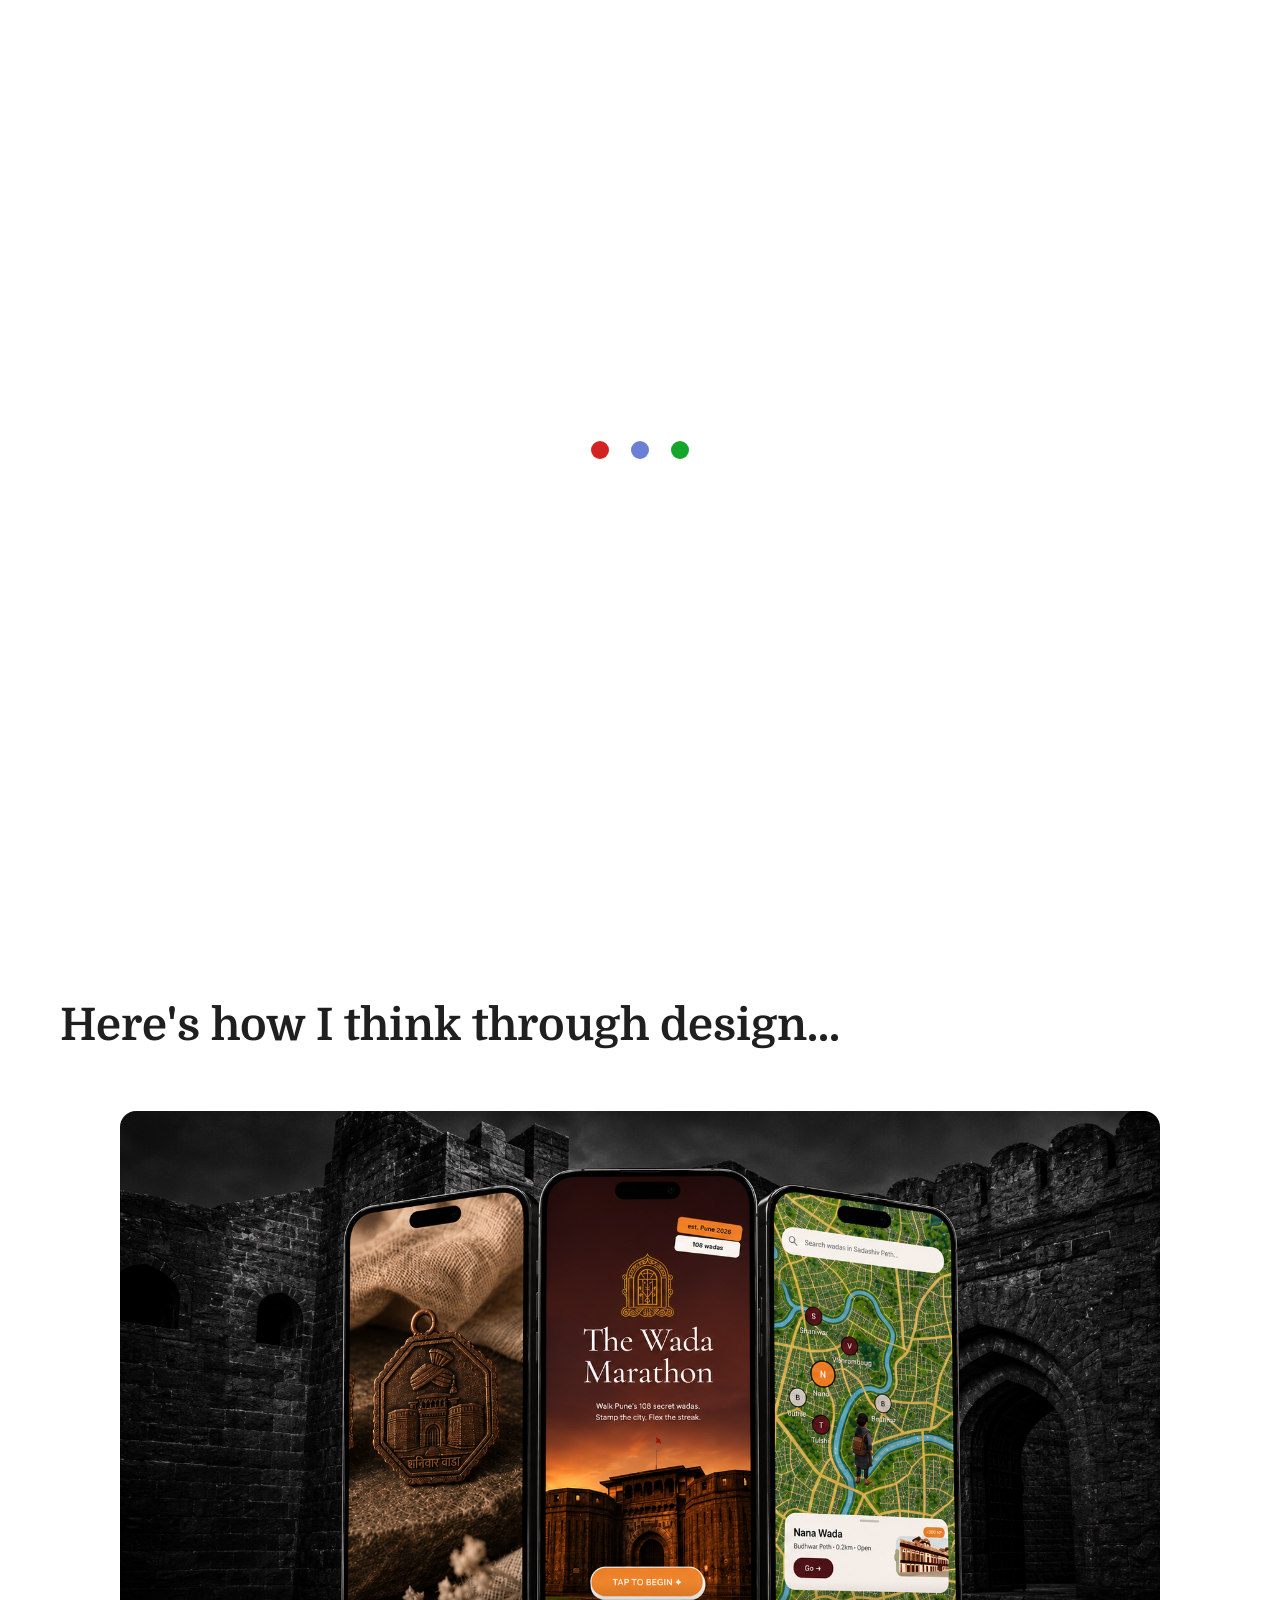
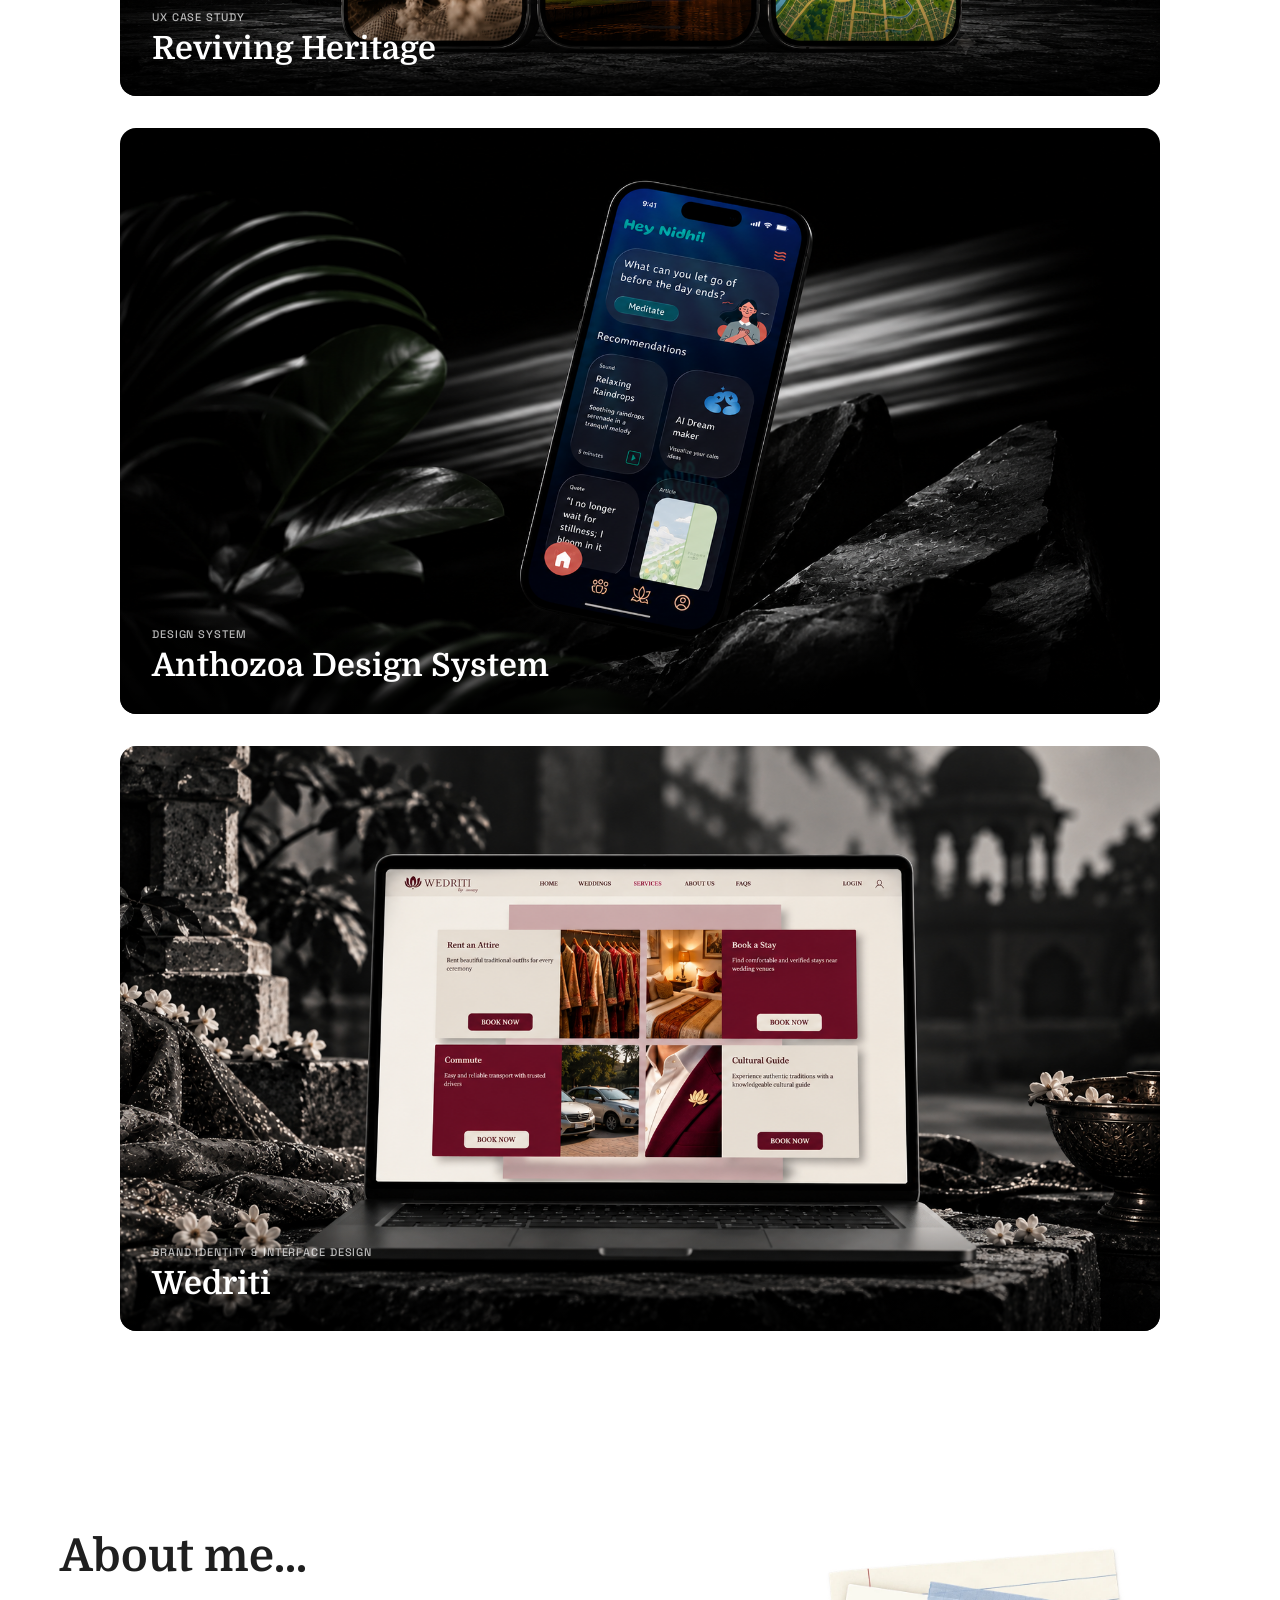
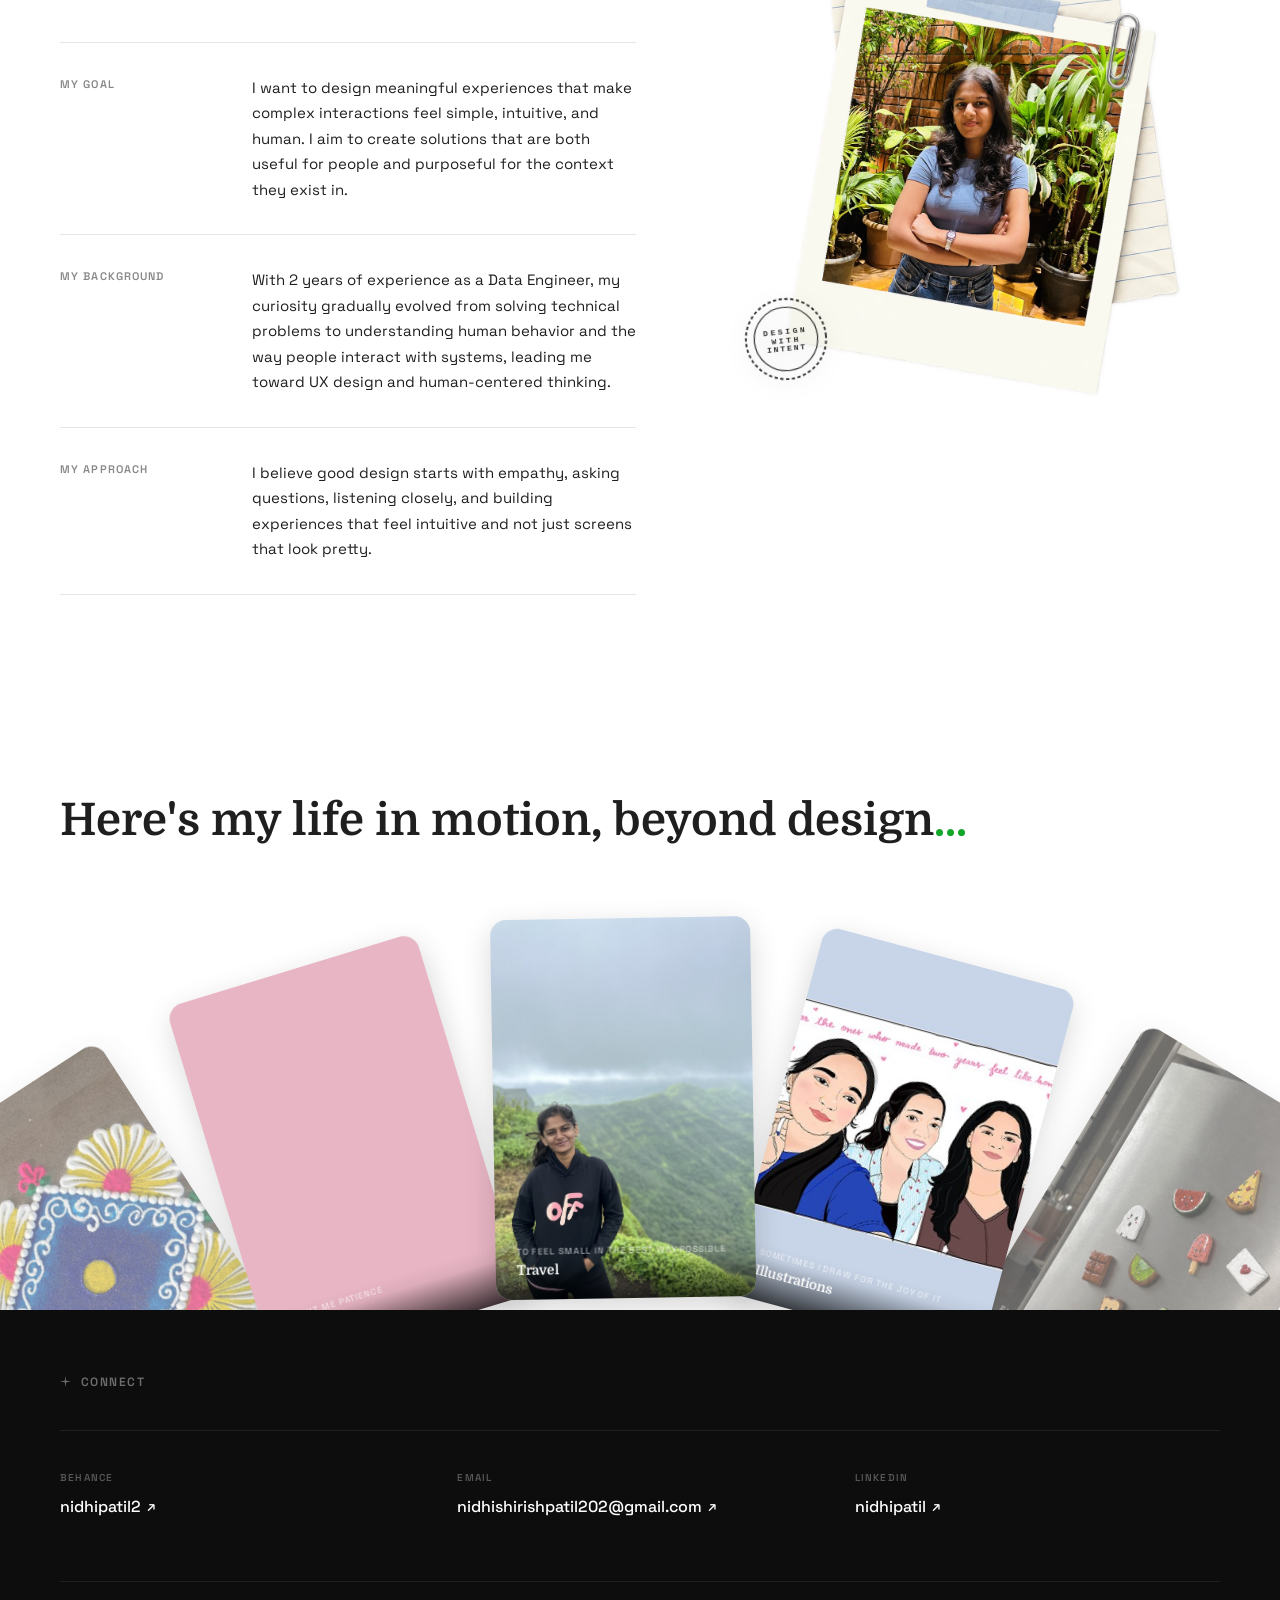
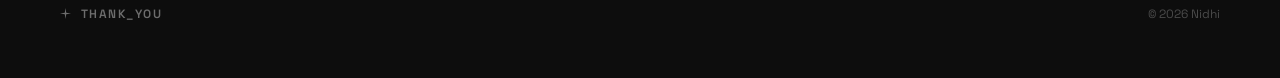
==== index.html @ 54e78b97 "Update portfolio" ====
<!DOCTYPE html>
<html lang="en">
<head>
  <meta charset="UTF-8" />
  <meta name="viewport" content="width=device-width, initial-scale=1, viewport-fit=cover" />
  <title>Nidhi Patil &nbsp;·&nbsp; UX Designer</title>
  <meta name="description" content="Nidhi Patil — UX Designer creating thoughtful, human-centered experiences grounded in purpose." />
  <link rel="icon" type="image/png" href="favicon.png">

  <!-- Fonts -->
  <link rel="preconnect" href="https://fonts.googleapis.com" />
  <link rel="preconnect" href="https://fonts.gstatic.com" crossorigin />
  <link href="https://fonts.googleapis.com/css2?family=Domine:wght@400;500;600;700&family=Space+Grotesk:wght@300;400;500;600;700&display=swap" rel="stylesheet" />

  <link rel="stylesheet" href="css/style.css" />
</head>
<body>

<!-- PAGE LOADER — shown for a few seconds on first paint, then fades out
     (see #page-loader rules in css/style.css and the loader IIFE at the
     top of js/main.js). Only on this page, by design. -->
<div id="page-loader" aria-hidden="true">
  <div class="loader-grid">
    <span class="loader-dot loader-dot--red"></span>
    <span class="loader-dot loader-dot--blue"></span>
    <span class="loader-dot loader-dot--green"></span>
  </div>
</div>

<!-- CURSOR -->
<div id="cursor-dot"></div>

<!-- ============================================================
     NAV
     ============================================================ -->
<nav class="nav">
  <a href="index.html" class="nav-logo" aria-label="Home">
    <!-- N logo — replace src with your actual logo image -->
    <img class="logo-svg" src="assets/images/logo.png" alt="Nidhi Patil logo" />
  </a>

  <div class="nav-links">
    <a href="index.html" class="active">Home</a>
    <a href="#works">Works</a>
    <a href="pages/resume.html">Resume</a>
  </div>

  <button class="nav-burger" aria-label="Toggle menu" aria-expanded="false">
    <span></span><span></span><span></span>
  </button>
</nav>

<!-- Mobile menu -->
<div class="mobile-menu" role="dialog" aria-label="Navigation">
  <a href="index.html" class="active">Home</a>
  <a href="#works">Works</a>
  <a href="pages/resume.html">Resume</a>
</div>

<!-- ============================================================
     PAGE
     ============================================================ -->
<main class="page-body">

  <!-- HERO -->
  <section class="hero" id="home">
    <div class="hero-body">
      <div class="hero-heading">
        <p>Hi, I'm Nidhi</p>
        <p>I design experiences</p>
        <p class="hero-line3">
          <span>that are&nbsp;</span>
          <span id="typing-word"
                class="typing-word"
                data-words="thoughtful,|human-centered,|intuitive,"
                data-colors="#D42222|#6B7FD4|#14A62A"
                style="color:#D42222">
            <span class="typing-text"></span><span class="typing-caret" style="background:#D42222"></span>
          </span>
        </p>
        <p>and grounded in purpose.</p>
      </div>
    </div>

    <!-- Marquee banner — JS (main.js) clones this single unit enough times
         to fill the viewport, then duplicates that whole run once more for
         a seamless loop. Don't hand-duplicate the phrases here: a fixed
         number of copies runs out of content on wide screens, leaving the
         banner visibly empty between phrases. -->
    <div class="hero-banner">
      <div class="hero-banner-track" id="hero-banner-track">
        <span class="text">I care about the "why" behind actions</span>
        <span class="star"><svg width="11" height="11" viewBox="0 0 18 18" fill="none"><path d="M9 0L10.2 7.8L18 9L10.2 10.2L9 18L7.8 10.2L0 9L7.8 7.8Z" fill="white"/></svg></span>
        <span class="text">I love to observe, question and simplify</span>
        <span class="star"><svg width="11" height="11" viewBox="0 0 18 18" fill="none"><path d="M9 0L10.2 7.8L18 9L10.2 10.2L9 18L7.8 10.2L0 9L7.8 7.8Z" fill="white"/></svg></span>
        <span class="text">I organize chaos into meaningful flows</span>
        <span class="star"><svg width="11" height="11" viewBox="0 0 18 18" fill="none"><path d="M9 0L10.2 7.8L18 9L10.2 10.2L9 18L7.8 10.2L0 9L7.8 7.8Z" fill="white"/></svg></span>
      </div>
    </div>
  </section>

  <!-- ============================================================
       WORKS / PROJECTS
       ============================================================ -->
  <section class="section" id="works">
    <div class="section-inner">
      <h2 class="section-title reveal">Here's how I think through design...</h2>

      <div class="projects-grid">

        <!-- Project 1 — Reviving Heritage -->
        <a href="pages/reviving-heritage.html" class="project-card reveal">
          <img src="assets/images/revivingheritage-cover.png" alt="Reviving Heritage" />
          <div class="project-card-info">
            <p class="project-card-tag">UX Case Study</p>
            <h3 class="project-card-title">Reviving Heritage</h3>
          </div>
        </a>

        <!-- Project 2 — Anthozoa Design System -->
        <a href="pages/anthozoa.html" class="project-card reveal">
          <img src="assets/images/anthozoa-cover.png" alt="Anthozoa Design System" />
          <div class="project-card-info">
            <p class="project-card-tag">Design System</p>
            <h3 class="project-card-title">Anthozoa Design System</h3>
          </div>
        </a>

        <!-- Project 3 — Wedriti -->
        <a href="pages/wedriti.html" class="project-card reveal">
          <img src="assets/images/wedriti-cover.png" alt="Wedriti" />
          <div class="project-card-info">
            <p class="project-card-tag">Brand Identity &amp; Interface Design</p>
            <h3 class="project-card-title">Wedriti</h3>
          </div>
        </a>

      </div>
    </div>
  </section>

  <!-- ============================================================
       ABOUT
       ============================================================ -->
  <section class="section about" id="about">
    <div class="about-inner">
      <div>
        <h2 class="section-title reveal">About me...</h2>
        <div class="about-rows">
          <div class="about-row reveal">
            <span class="about-label">My Goal</span>
            <p class="about-text">I want to design meaningful experiences that make complex interactions feel simple, intuitive, and human. I aim to create solutions that are both useful for people and purposeful for the context they exist in.</p>
          </div>
          <div class="about-row reveal">
            <span class="about-label">My Background</span>
            <p class="about-text">With 2 years of experience as a Data Engineer, my curiosity gradually evolved from solving technical problems to understanding human behavior and the way people interact with systems, leading me toward UX design and human-centered thinking.</p>
          </div>
          <div class="about-row reveal">
            <span class="about-label">My Approach</span>
            <p class="about-text">I believe good design starts with empathy, asking questions, listening closely, and building experiences that feel intuitive and not just screens that look pretty.</p>
          </div>
        </div>
      </div>

      <div class="about-photo-wrap reveal">
        <picture class="about-photo-card">
          <source srcset="assets/images/about-polaroid.webp" type="image/webp" />
          <img src="assets/images/about-polaroid.png" alt="Nidhi Patil" />
        </picture>
        <div class="about-stamp" aria-hidden="true">
          <svg width="110" height="110" viewBox="0 0 110 110" fill="none" xmlns="http://www.w3.org/2000/svg">
            <circle cx="55" cy="55" r="47.96" stroke="var(--stamp-ink)" stroke-width="2.2" fill="none" stroke-dasharray="3.96 2.97" />
            <circle cx="55" cy="55" r="37.95" stroke="var(--stamp-ink)" stroke-width="1.43" fill="none" />
            <text x="55" y="46.62" text-anchor="middle" dominant-baseline="middle" class="about-stamp-text" letter-spacing="3.08">DESIGN</text>
            <text x="55" y="56.74" text-anchor="middle" dominant-baseline="middle" class="about-stamp-text" letter-spacing="3.08">WITH</text>
            <text x="55" y="66.86" text-anchor="middle" dominant-baseline="middle" class="about-stamp-text" letter-spacing="2.2">INTENT</text>
          </svg>
        </div>
      </div>
    </div>
  </section>

  <!-- ============================================================
       LIFE BEYOND DESIGN — ARC CAROUSEL
       ============================================================ -->
  <section class="section arc-section" id="beyond">
    <div class="section-inner">
      <h2 class="section-title reveal">Here's my life in motion, beyond design<span class="arc-title-dots">...</span></h2>
    </div>

    <!--
      Arc carousel — built from scratch in JS (no Framer, no library).
      Each .arc-card below is just a static slot: a media box (JS drops
      an <img> in here, or falls back to the pastel box if the image
      in ARC_CONFIG.images 404s) plus a caption. All positioning,
      motion and responsiveness is handled by the "ARC CAROUSEL"
      block in js/main.js — see ARC_CONFIG there to tweak card count,
      speed, direction, curve, size, etc.
    -->
    <div class="arc-stage">
      <div class="arc-track">

        <!-- Card 1 -->
        <div class="arc-card">
          <div class="arc-card-media"></div>
          <div class="arc-card-label">
            <p class="arc-card-sublabel">to feel small in the best way possible</p>
            <p class="arc-card-name">Travel</p>
          </div>
        </div>

        <!-- Card 2 -->
        <div class="arc-card">
          <div class="arc-card-media"></div>
          <div class="arc-card-label">
            <p class="arc-card-sublabel">sometimes I draw for the joy of it</p>
            <p class="arc-card-name">Illustrations</p>
          </div>
        </div>

        <!-- Card 3 -->
        <div class="arc-card">
          <div class="arc-card-media"></div>
          <div class="arc-card-label">
            <p class="arc-card-sublabel">Experimenting with things that feel satisfying</p>
            <p class="arc-card-name">Clay &amp; Making</p>
          </div>
        </div>

        <!-- Card 4 -->
        <div class="arc-card">
          <div class="arc-card-media"></div>
          <div class="arc-card-label">
            <p class="arc-card-sublabel">Making &gt;&gt; Buying</p>
            <p class="arc-card-name">Crafting</p>
          </div>
        </div>

        <!-- Card 5 -->
        <div class="arc-card">
          <div class="arc-card-media"></div>
          <div class="arc-card-label">
            <p class="arc-card-sublabel">help me escape my own thoughts</p>
            <p class="arc-card-name">Books</p>
          </div>
        </div>

        <!-- Card 6 -->
        <div class="arc-card">
          <div class="arc-card-media"></div>
          <div class="arc-card-label">
            <p class="arc-card-sublabel">where my love for details started</p>
            <p class="arc-card-name">Rangoli</p>
          </div>
        </div>

        <!-- Card 7 -->
        <div class="arc-card">
          <div class="arc-card-media"></div>
          <div class="arc-card-label">
            <p class="arc-card-sublabel">taught me patience</p>
            <p class="arc-card-name">Embroidery</p>
          </div>
        </div>

      </div>
    </div>
  </section>

  <!-- ============================================================
       FOOTER
       ============================================================ -->
  <footer class="footer" id="contact">
    <div class="footer-inner">
      <p class="footer-connect"><span class="star"><svg width="11" height="11" viewBox="0 0 18 18" fill="none"><path d="M9 0L10.2 7.8L18 9L10.2 10.2L9 18L7.8 10.2L0 9L7.8 7.8Z" fill="currentColor"/></svg></span>Connect</p>
      <div class="footer-links">
        <div class="footer-link-group">
          <p class="footer-link-label">Behance</p>
          <a href="https://www.behance.net/nidhipatil2" target="_blank" rel="noopener">
            nidhipatil2 <span class="arrow">↗</span>
          </a>
        </div>
        <div class="footer-link-group">
          <p class="footer-link-label">Email</p>
          <a href="mailto:nidhishirishpatil202@gmail.com">
            nidhishirishpatil202@gmail.com <span class="arrow">↗</span>
          </a>
        </div>
        <div class="footer-link-group">
          <p class="footer-link-label">LinkedIn</p>
          <a href="https://www.linkedin.com/in/nidhi-p-033a4b19b/" target="_blank" rel="noopener">
            nidhipatil <span class="arrow">↗</span>
          </a>
        </div>
      </div>
      <div class="footer-bottom">
        <span class="footer-bottom-left"><span class="star"><svg width="11" height="11" viewBox="0 0 18 18" fill="none"><path d="M9 0L10.2 7.8L18 9L10.2 10.2L9 18L7.8 10.2L0 9L7.8 7.8Z" fill="currentColor"/></svg></span>Thank_you</span>
        <span class="footer-copyright">© 2026 Nidhi</span>
      </div>
    </div>
  </footer>

</main>

<script src="js/main.js"></script>
</body>
</html>
---- css/style.css ----
/* ============================================================
   TOKENS
   ============================================================ */
:root {
  --white:   #FFFFFF;
  --black:   #1F1F1F;
  --red:     #D42222;
  --blue:    #6B7FD4;
  --green:   #14A62A;
  --grey:    #888888;
  --border:  #E5E5E5;
  --banner-bg: #111111;
  --stamp-ink: #33312f;

  --font-heading: 'Domine', Georgia, serif;
  --font-body:    'Space Grotesk', Inter, sans-serif;

  --nav-h: 68px;
  --pad-x: 60px;
  --max-w: 1200px;
}

@media (max-width: 768px) {
  :root { --pad-x: 20px; }
}

/* ============================================================
   RESET
   ============================================================ */
*, *::before, *::after { box-sizing: border-box; margin: 0; padding: 0; }
html {
  scroll-behavior: smooth;
  overflow-x: hidden; /* belt-and-braces alongside body's own overflow-x:hidden below — some content (e.g. the arc carousel, which needs overflow:visible for its own vertical bleed) can end up wider than the viewport, and relying on body alone to clip that isn't reliable in every browser */
  background: #0d0d0d; /* matches .footer — every page ends on the dark footer, so any residual overscroll edge shows this instead of flashing white */
  overscroll-behavior-y: contain; /* stops Chrome/Edge's scroll-past-the-end glow on Windows touchpads. "contain" only (not "none") and only on html, not body — the html+body "none" combo previously locked up scrolling entirely */
}
body {
  font-family: var(--font-body);
  background: var(--white);
  color: var(--black);
  overflow-x: hidden;
  cursor: none;
}
a { color: inherit; text-decoration: none; }

/* Hide the scrollbar entirely — scrolling itself still works fine via
   wheel/trackpad/touch/keyboard, this only removes the visible track. */
html {
  scrollbar-width: none;      /* Firefox */
  -ms-overflow-style: none;   /* old Edge/IE */
}
::-webkit-scrollbar { display: none; width: 0; height: 0; }  /* Chrome/Edge/Safari */
img { display: block; max-width: 100%; }

/* ============================================================
   PAGE LOADER — index.html only (see the markup right after <body>
   and the timing IIFE at the top of js/main.js).
   ============================================================ */
#page-loader {
  position: fixed;
  inset: 0;
  background: var(--white);
  z-index: 100000;
  display: flex;
  align-items: center;
  justify-content: center;
  transition: opacity 0.5s ease;
}
#page-loader.loader-hidden { opacity: 0; pointer-events: none; }
.loader-grid { display: grid; grid-template-columns: repeat(3, 1fr); gap: 22px; }
.loader-dot { width: 18px; height: 18px; border-radius: 50%; animation: loader-bounce 1s ease-in-out infinite; }
.loader-dot--red   { background: var(--red); }
.loader-dot--blue  { background: var(--blue); }
.loader-dot--green { background: var(--green); }
.loader-dot:nth-child(1) { animation-delay: 0s; }
.loader-dot:nth-child(2) { animation-delay: 0.1s; }
.loader-dot:nth-child(3) { animation-delay: 0.2s; }
@keyframes loader-bounce {
  0%, 100% { transform: translateY(0); opacity: 0.5; }
  50%      { transform: translateY(-10px); opacity: 1; }
}
@media (prefers-reduced-motion: reduce) {
  .loader-dot { animation: none !important; opacity: 1; }
}

/* ============================================================
   CUSTOM CURSOR
   ============================================================ */
#cursor-dot {
  width: 10px;
  height: 10px;
  background: var(--blue);
  border-radius: 50%;
  position: fixed;
  top: 0; left: 0;
  pointer-events: none;
  z-index: 99999;
  transform: translate(-50%, -50%);
  transition: transform 0.08s ease, opacity 0.2s ease;
}
#cursor-dot.hovering {
  transform: translate(-50%, -50%) scale(2.5);
  opacity: 0.7;
}
@media (hover: none), (pointer: coarse) {
  #cursor-dot { display: none; }
  body { cursor: auto; }
  * { cursor: auto !important; }
}

/* ============================================================
   NAV
   ============================================================ */
.nav {
  position: fixed;
  top: 0; left: 0; right: 0;
  height: var(--nav-h);
  background: var(--white);
  display: grid;
  grid-template-columns: 1fr auto 1fr;
  align-items: center;
  padding: 0 var(--pad-x);
  z-index: 1000;
}

/* Logo */
.nav-logo {
  display: flex;
  align-items: center;
  text-decoration: none;
  color: var(--black);
  flex-shrink: 0;
  grid-column: 1;
  justify-self: start;
}
.logo-svg {
  width: 36px;
  height: 36px;
  object-fit: contain;
  display: block;
}

/* Desktop links */
.nav-links {
  display: flex;
  align-items: center;
  gap: 40px;
  grid-column: 2;
  justify-self: center;
}
.nav-links a {
  font-family: var(--font-body);
  font-size: 14px;
  font-weight: 400;
  color: var(--black);
  position: relative;
  padding-bottom: 4px;
  transition: font-weight 0.15s;
}
.nav-links a::after {
  content: '';
  position: absolute;
  bottom: 0; left: 0;
  height: 2px;
  background: var(--black);
  width: 0;
  transition: width 0.25s cubic-bezier(0.4,0,0.2,1);
}
.nav-links a:hover::after,
.nav-links a.active::after { width: 100%; }
.nav-links a.active { font-weight: 600; }

/* Back to works (case study pages) */
.nav-back {
  font-family: var(--font-body);
  font-size: 13px;
  font-weight: 500;
  color: var(--black);
  border: 1.5px solid var(--black);
  padding: 6px 16px;
  border-radius: 100px;
  transition: background 0.2s, color 0.2s;
  grid-column: 3;
  justify-self: end;
}
.nav-back:hover { background: var(--black); color: var(--white); }

/* Mobile hamburger */
.nav-burger {
  display: none;
  flex-direction: column;
  justify-content: center;
  align-items: center;
  width: 36px;
  height: 36px;
  background: none;
  border: none;
  cursor: none;
  gap: 5px;
  flex-shrink: 0;
  grid-column: 3;
  justify-self: end;
}
.nav-burger span {
  display: block;
  width: 22px;
  height: 2px;
  background: var(--black);
  border-radius: 1px;
  transition: transform 0.3s cubic-bezier(0.4,0,0.2,1), opacity 0.2s;
}
.nav-burger.open span:nth-child(1) { transform: translateY(7px) rotate(45deg); }
.nav-burger.open span:nth-child(2) { opacity: 0; }
.nav-burger.open span:nth-child(3) { transform: translateY(-7px) rotate(-45deg); }

/* Mobile menu overlay */
.mobile-menu {
  display: none;
  position: fixed;
  inset: 0;
  background: var(--white);
  z-index: 999;
  flex-direction: column;
  align-items: center;
  justify-content: center;
  gap: 36px;
  animation: fadeIn 0.22s ease;
}
.mobile-menu.open { display: flex; }
.mobile-menu a {
  font-family: var(--font-body);
  font-size: 28px;
  font-weight: 400;
  color: var(--black);
}
.mobile-menu a.active { font-weight: 600; }

@media (max-width: 640px) {
  .nav-links { display: none; }
  .nav-burger { display: flex; }
  .nav-back { grid-column: 2; justify-self: center; }
}

/* ============================================================
   PAGE WRAPPER
   ============================================================ */
.page-body { padding-top: var(--nav-h); }

/* ============================================================
   HERO
   ============================================================ */
.hero {
  min-height: calc(100vh - var(--nav-h));
  display: flex;
  flex-direction: column;
  justify-content: space-between;
  overflow: hidden;
}

.hero-body {
  flex: 1;
  display: flex;
  align-items: center;
  padding: 48px var(--pad-x) 40px;
}

.hero-heading {
  width: 100%;
  max-width: var(--max-w);
  margin: 0 auto;
}

.hero-heading p {
  font-family: var(--font-heading);
  font-size: clamp(28px, 5.5vw, 60px);
  font-weight: 700;
  color: var(--black);
  line-height: 1.2;
  letter-spacing: -0.02em;
  margin-bottom: 0.08em;
}
.hero-heading p:last-child { margin-bottom: 0; }

.hero-line3 {
  display: flex;
  align-items: baseline;
  flex-wrap: wrap;
  gap: 0.28em;
}

/* Typing word */
.typing-word {
  font-family: var(--font-heading);
  font-size: clamp(28px, 5.5vw, 60px);
  font-weight: 700;
  display: inline-flex;
  align-items: baseline;
  min-width: 1ch;
}
.typing-caret {
  display: inline-block;
  width: 2px;
  height: 0.85em;
  margin-left: 2px;
  vertical-align: baseline;
  position: relative;
  top: 0.05em;
  animation: blink 1.06s step-end infinite;
}
@keyframes blink { 0%,49%{opacity:1} 50%,100%{opacity:0} }

/* Banner marquee */
.hero-banner {
  background: var(--banner-bg);
  overflow: hidden;
  flex-shrink: 0;
  position: relative;
}
.hero-banner-track {
  display: flex;
  align-items: center;
  width: max-content;
  animation: marquee 32s linear infinite;
  padding: 13px 0;
  will-change: transform;
}
.hero-banner-track span.text {
  font-family: var(--font-body);
  font-size: clamp(11px, 1.2vw, 15px);
  color: #ffffff;
  letter-spacing: 0.03em;
  font-weight: 400;
  opacity: 0.85;
  white-space: pre;
}
.hero-banner-track .star {
  display: inline-flex;
  align-items: center;
  padding: 0 24px;
}
@keyframes marquee {
  from { transform: translate3d(0,0,0); }
  to   { transform: translate3d(-50%,0,0); }
}
@media (prefers-reduced-motion: reduce) {
  .hero-banner-track, .typing-caret { animation: none !important; }
}

/* ============================================================
   SECTION SHARED
   ============================================================ */
.section {
  padding: 100px var(--pad-x);
}
.section-inner {
  max-width: var(--max-w);
  margin: 0 auto;
}
.section-title {
  font-family: var(--font-heading);
  font-size: clamp(28px, 3.5vw, 46px);
  font-weight: 700;
  color: var(--black);
  margin-bottom: 60px;
}

@media (max-width: 768px) {
  .section { padding: 64px var(--pad-x); }
  .section-title { margin-bottom: 36px; }
}

/* ============================================================
   PROJECTS
   ============================================================ */
.projects-grid {
  display: flex;
  flex-direction: column;
  align-items: center;
  gap: 32px;
}

.project-card {
  position: relative;
  border-radius: 16px;
  overflow: hidden;
  display: block;
  width: 100%;
  max-width: 1040px;
  aspect-ratio: 1672 / 941; /* matches the project cover images 1:1, no cropping */
  background: #111;
}
.project-card img {
  width: 100%;
  height: 100%;
  object-fit: cover;
  transition: transform 0.5s cubic-bezier(0.25, 0.46, 0.45, 0.94);
  display: block;
}
.project-card:hover img { transform: scale(1.03); }

.project-card-info {
  position: absolute;
  bottom: 0; left: 0; right: 0;
  padding: 28px 32px;
  background: linear-gradient(to top, rgba(0,0,0,0.75) 0%, transparent 100%);
}
.project-card-tag {
  font-family: var(--font-body);
  font-size: 11px;
  font-weight: 500;
  letter-spacing: 0.08em;
  text-transform: uppercase;
  color: rgba(255,255,255,0.7);
  margin-bottom: 6px;
}
.project-card-title {
  font-family: var(--font-heading);
  font-size: clamp(22px, 2.5vw, 32px);
  font-weight: 700;
  color: #ffffff;
  line-height: 1.2;
}

/* Placeholder image bg */
.project-card-placeholder {
  width: 100%;
  height: 100%;
  display: flex;
  align-items: center;
  justify-content: center;
  font-family: var(--font-body);
  font-size: 14px;
  color: rgba(255,255,255,0.3);
  letter-spacing: 0.05em;
}

/* ============================================================
   ABOUT
   ============================================================ */
.about {
  background: var(--white);
}

.about-inner {
  display: grid;
  grid-template-columns: 1fr 520px;
  gap: 64px;
  align-items: start;
  max-width: var(--max-w);
  margin: 0 auto;
}

.about-rows { display: flex; flex-direction: column; }

.about-row {
  display: grid;
  grid-template-columns: 160px 1fr;
  gap: 32px;
  padding: 32px 0;
  border-bottom: 1px solid var(--border);
}
.about-row:first-child { border-top: 1px solid var(--border); }

.about-label {
  font-family: var(--font-body);
  font-size: 11px;
  font-weight: 600;
  letter-spacing: 0.1em;
  text-transform: uppercase;
  color: var(--grey);
  padding-top: 2px;
}
.about-text {
  font-family: var(--font-body);
  font-size: 15px;
  line-height: 1.7;
  color: var(--black);
}

/* Photo card — scrapbook Polaroid (shadow, tilt & torn-paper backing are
   baked into the artwork itself; the profile photo is pre-composited into
   its window so it stays pixel-aligned with the frame at every size). */
.about-photo-wrap {
  position: sticky;
  top: calc(var(--nav-h) + 32px);
}
.about-photo-card {
  display: block;
}
.about-photo-card img {
  display: block;
  width: 100%;
  height: auto;
  transition: transform 0.4s ease;
}
.about-photo-wrap:hover .about-photo-card img {
  transform: scale(1.015);
}
.about-stamp {
  position: absolute;
  left: 16.6%;
  top: 85.9%;
  width: 92px;
  height: 92px;
  transform: translate(-50%, -50%) rotate(-6deg);
  pointer-events: none;
  filter: drop-shadow(0 4px 10px rgba(0,0,0,0.2));
}
.about-stamp svg { display: block; width: 100%; height: 100%; }
.about-stamp-text {
  font-family: 'Courier New', Courier, monospace;
  font-size: 9.68px;
  font-weight: 700;
  fill: var(--stamp-ink);
}

@media (max-width: 900px) {
  .about-inner {
    grid-template-columns: 1fr;
    gap: 48px;
  }
  .about-photo-wrap {
    position: relative;
    max-width: 380px;
    margin: 0 auto;
  }
  .about-stamp {
    width: 84px;
    height: 84px;
  }
  .about-row {
    grid-template-columns: 1fr;
    gap: 8px;
  }
}

/* ============================================================
   ARC CAROUSEL
   ============================================================ */
.arc-section {
  background: var(--white);
  overflow: visible; /* let the outer cards dip down past the section and be covered by the footer, instead of being clipped/hidden abruptly */
  padding-bottom: 0; /* the arc's own track already ends right above the footer — the default .section bottom padding just left a gap */
}

.arc-title-dots {
  color: var(--green);
}

/* .arc-stage centers the .arc-track "arc". Cards swing along a much
   bigger circle than this box and are never hidden by opacity — the
   outer ones simply dip low enough to be painted over by the footer
   (which comes right after this section in the HTML), so they read as
   sliding behind it rather than popping in/out of existence. That only
   works with overflow:visible here (and on .arc-section above). */
.arc-stage {
  /* break out of .section's left/right padding so the carousel spans
     the full viewport width (edge to edge) while the heading above it
     keeps its normal inset */
  width: auto;
  margin-left: calc(var(--pad-x) * -1);
  margin-right: calc(var(--pad-x) * -1);
  display: flex;
  justify-content: center;
  overflow: visible;
}

.arc-track {
  position: relative;
  margin: 0 auto;
}

.arc-card {
  position: absolute;
  left: 50%;
  top: 50%;
  border-radius: 16px;
  overflow: hidden;
  background: #ddd;
  transform-origin: center center;
  box-shadow: 0 10px 30px rgba(0,0,0,0.16);
  will-change: transform, opacity;
  container-type: inline-size;
  user-select: none;
  -webkit-user-drag: none;
}

/* placeholder fallback color per card, visible until (or instead of) a
   real photo loads — see ARC_CONFIG.images in js/main.js. The carousel
   is built from repeats of 7 template cards, so this cycles every 7
   DOM positions (nth-child(7n+1)...) rather than only matching the
   first 7 cards in the whole (much longer) repeated strip. */
.arc-card:nth-child(7n+1) .arc-card-media { background: #b5c4e8; }
.arc-card:nth-child(7n+2) .arc-card-media { background: #e8c4b5; }
.arc-card:nth-child(7n+3) .arc-card-media { background: #c4e8b5; }
.arc-card:nth-child(7n+4) .arc-card-media { background: #e8e4b5; }
.arc-card:nth-child(7n+5) .arc-card-media { background: #d4b5e8; }
.arc-card:nth-child(7n+6) .arc-card-media { background: #b5e8e0; }
.arc-card:nth-child(7n+7) .arc-card-media { background: #e8b5c4; }

.arc-card-media {
  position: absolute;
  inset: 0;
}
.arc-card-media img {
  width: 100%;
  height: 100%;
  object-fit: cover; /* fills the card without distorting the photo */
  display: block;
  pointer-events: none;
  user-select: none;
  -webkit-user-drag: none;
}
.arc-card-label {
  position: absolute;
  bottom: 0; left: 0; right: 0;
  padding: 9% 8% 8%;
  background: linear-gradient(to top, rgba(0,0,0,0.72) 0%, rgba(0,0,0,0.05) 55%, transparent 75%);
}
.arc-card-sublabel {
  font-family: var(--font-body);
  font-size: clamp(8px, 3.4cqw, 10px);
  font-weight: 500;
  letter-spacing: 0.1em;
  text-transform: uppercase;
  color: rgba(255,255,255,0.6);
  margin-bottom: 0.4em;
}
.arc-card-name {
  font-family: var(--font-heading);
  font-size: clamp(13px, 5.2cqw, 17px);
  font-weight: 700;
  color: #fff;
  line-height: 1.3;
}

/* ============================================================
   FOOTER
   ============================================================ */
.footer {
  background: #0d0d0d;
  padding: 64px var(--pad-x) 32px;
  /* The arc carousel's cards are position:absolute with their own
     z-index (up to ~1000), which by default renders them above normal
     (static) elements regardless of DOM order — including the footer,
     even though it comes after the carousel in the HTML. Positioning
     the footer and giving it a z-index higher than any card's puts it
     back on top, so the fading cards are fully hidden behind it rather
     than showing through as translucent ghosts over the footer text. */
  position: relative;
  z-index: 2000;
}
.footer-inner {
  max-width: var(--max-w);
  margin: 0 auto;
}
.footer-connect {
  font-family: var(--font-body);
  font-size: 12px;
  font-weight: 600;
  letter-spacing: 0.12em;
  text-transform: uppercase;
  color: rgba(255,255,255,0.4);
  margin-bottom: 40px;
  display: flex;
  align-items: center;
  gap: 10px;
}
.star {
  display: inline-flex;
  align-items: center;
  color: currentColor;
}
.footer-links {
  display: grid;
  grid-template-columns: repeat(3, 1fr);
  gap: 32px;
  border-top: 1px solid rgba(255,255,255,0.08);
  padding-top: 40px;
  margin-bottom: 64px;
}
.footer-link-group {}
.footer-link-label {
  font-family: var(--font-body);
  font-size: 10px;
  font-weight: 600;
  letter-spacing: 0.12em;
  text-transform: uppercase;
  color: rgba(255,255,255,0.3);
  margin-bottom: 12px;
}
.footer-link-group a {
  font-family: var(--font-body);
  font-size: 16px;
  font-weight: 500;
  color: var(--white);
  display: flex;
  align-items: center;
  gap: 6px;
  transition: color 0.2s;
}
.footer-link-group a:hover { color: var(--blue); }
.footer-link-group a .arrow {
  font-size: 14px;
  display: inline-block;
}

.footer-bottom {
  border-top: 1px solid rgba(255,255,255,0.08);
  padding-top: 24px;
  display: flex;
  align-items: center;
  justify-content: space-between;
}
.footer-bottom-left {
  font-family: var(--font-body);
  font-size: 12px;
  font-weight: 600;
  letter-spacing: 0.12em;
  text-transform: uppercase;
  color: rgba(255,255,255,0.4);
  display: flex;
  align-items: center;
  gap: 10px;
}
.footer-copyright {
  font-family: var(--font-body);
  font-size: 12px;
  color: rgba(255,255,255,0.25);
}

@media (max-width: 640px) {
  .footer-links { grid-template-columns: 1fr; gap: 24px; }
  .footer-bottom { flex-direction: column; gap: 12px; align-items: flex-start; }
}

/* ============================================================
   CASE STUDY PAGE
   ============================================================ */
.cs-hero {
  padding: 80px var(--pad-x) 60px;
  border-bottom: 1px solid var(--border);
}
.cs-hero-inner {
  max-width: var(--max-w);
  margin: 0 auto;
}
.cs-tag {
  font-family: var(--font-body);
  font-size: 11px;
  font-weight: 600;
  letter-spacing: 0.1em;
  text-transform: uppercase;
  color: var(--blue);
  margin-bottom: 16px;
}
.cs-title {
  font-family: var(--font-heading);
  font-size: clamp(36px, 5vw, 64px);
  font-weight: 700;
  color: var(--black);
  line-height: 1.15;
  margin-bottom: 40px;
}
.cs-cover {
  width: 100%;
  aspect-ratio: 16/7;
  object-fit: cover;
  border-radius: 12px;
  background: #e8e8e8;
}
.cs-cover-placeholder {
  width: 100%;
  aspect-ratio: 16/7;
  background: #e8e8e8;
  border-radius: 12px;
  display: flex;
  align-items: center;
  justify-content: center;
  font-family: var(--font-body);
  font-size: 14px;
  color: var(--grey);
}

.cs-meta {
  display: grid;
  grid-template-columns: repeat(4, 1fr);
  gap: 24px;
  padding: 40px 0;
}
.cs-meta-item {}
.cs-meta-label {
  font-family: var(--font-body);
  font-size: 10px;
  font-weight: 600;
  letter-spacing: 0.1em;
  text-transform: uppercase;
  color: var(--grey);
  margin-bottom: 6px;
}
.cs-meta-val {
  font-family: var(--font-body);
  font-size: 14px;
  color: var(--black);
  font-weight: 500;
}

.cs-body {
  padding: 80px var(--pad-x);
}
.cs-body-inner {
  max-width: 800px;
  margin: 0 auto;
  display: flex;
  flex-direction: column;
  gap: 64px;
}
.cs-section-label {
  font-family: var(--font-body);
  font-size: 10px;
  font-weight: 600;
  letter-spacing: 0.12em;
  text-transform: uppercase;
  color: var(--blue);
  margin-bottom: 12px;
}
.cs-section-heading {
  font-family: var(--font-heading);
  font-size: clamp(22px, 2.5vw, 32px);
  font-weight: 700;
  color: var(--black);
  margin-bottom: 20px;
  line-height: 1.3;
}
.cs-section-text {
  font-family: var(--font-body);
  font-size: 15px;
  line-height: 1.8;
  color: #444;
}
.cs-image-placeholder {
  width: 100%;
  aspect-ratio: 16/9;
  background: #f0f0f0;
  border-radius: 10px;
  display: flex;
  align-items: center;
  justify-content: center;
  font-family: var(--font-body);
  font-size: 13px;
  color: var(--grey);
}
.cs-full-image {
  display: block;
  /* Break out of .cs-body-inner's 800px column so this matches the
     cover image's width (which sits in the wider .cs-hero-inner,
     max-width: var(--max-w)) instead of the narrower text column.
     Centred with position/margin rather than transform:translateX —
     .reveal (below) also animates `transform`, and since it's a plain
     class of equal specificity defined later in this file, it would
     silently overwrite a transform set here once the fade-in played. */
  --cs-full-w: min(var(--max-w), calc(100vw - 2 * var(--pad-x)));
  width: var(--cs-full-w);
  max-width: none;
  position: relative;
  left: 50%;
  margin-left: calc(var(--cs-full-w) / -2);
  height: auto;
  border-radius: 10px;
}
.cs-coming-soon {
  text-align: center;
  padding: 80px 20px;
  font-family: var(--font-body);
  color: var(--grey);
  font-size: 16px;
  line-height: 1.7;
}
.cs-coming-soon strong {
  font-family: var(--font-heading);
  display: block;
  font-size: 28px;
  color: var(--black);
  margin-bottom: 12px;
}

@media (max-width: 768px) {
  .cs-meta { grid-template-columns: repeat(2, 1fr); }
  .cs-body  { padding: 48px var(--pad-x); }
}

.cs-meta--5 { grid-template-columns: repeat(5, 1fr); }
@media (max-width: 768px) {
  .cs-meta--5 { grid-template-columns: repeat(2, 1fr); }
}

/* ============================================================
   CASE STUDY CONTENT BLOCKS
   (generic, reusable across case studies with rich research content)
   ============================================================ */
.cs-body-dark { background: var(--black); }
.cs-body-dark .cs-section-text { color: #ccc; }
.cs-body-dark .cs-section-heading { color: var(--white); }

.cs-glance-row { display: grid; grid-template-columns: 1.15fr 1fr; gap: 32px; align-items: start; }
@media (max-width: 768px) { .cs-glance-row { grid-template-columns: 1fr; } }

.cs-stats-grid { display: grid; grid-template-columns: repeat(2, 1fr); gap: 1px; background: var(--border); border: 1px solid var(--border); }
.cs-stat { background: var(--white); padding: 22px; }
.cs-stat-num { font-family: var(--font-heading); font-weight: 700; font-size: clamp(26px, 3vw, 36px); color: var(--blue); }
.cs-stat-num span { font-size: 0.5em; vertical-align: super; }
.cs-stat-label { font-family: var(--font-body); font-size: 12px; line-height: 1.5; color: var(--grey); margin-top: 6px; }

.cs-numbered-list { display: flex; flex-direction: column; margin-top: 28px; }
.cs-numbered-item { display: flex; gap: 16px; padding: 18px 0; border-top: 1px solid var(--border); }
.cs-numbered-item:first-child { border-top: none; padding-top: 0; }
.cs-numbered-item .cs-num { font-family: var(--font-body); font-weight: 600; font-size: 12px; color: var(--blue); flex-shrink: 0; width: 20px; }
.cs-numbered-item p { font-size: 14px; line-height: 1.7; color: #444; }
.cs-numbered-item strong { color: var(--black); }

.cs-process-grid { display: grid; grid-template-columns: repeat(4, 1fr); gap: 24px; margin-top: 28px; }
@media (max-width: 768px) { .cs-process-grid { grid-template-columns: 1fr 1fr; } }
@media (max-width: 480px) { .cs-process-grid { grid-template-columns: 1fr; } }
.cs-process-step { border-top: 2px solid var(--border); padding-top: 16px; }
.cs-process-eyebrow { font-family: var(--font-body); font-size: 10px; font-weight: 600; letter-spacing: 0.08em; text-transform: uppercase; color: var(--blue); margin-bottom: 8px; }
.cs-process-step h3 { font-family: var(--font-heading); font-size: 17px; color: var(--black); margin-bottom: 8px; }
.cs-process-step p { font-size: 13px; line-height: 1.6; color: #555; margin-bottom: 14px; }
.cs-tag-row { display: flex; flex-wrap: wrap; gap: 6px; }
.cs-tag-pill { font-family: var(--font-body); font-size: 11px; padding: 4px 10px; border: 1px solid var(--border); border-radius: 20px; color: var(--grey); }

.cs-photo-grid { display: grid; grid-template-columns: repeat(3, 1fr); gap: 16px; margin-top: 28px; }
@media (max-width: 768px) { .cs-photo-grid { grid-template-columns: 1fr 1fr; } }
.cs-photo-grid .cs-image-placeholder { aspect-ratio: 4/3; }
.cs-field-photo { width: 100%; aspect-ratio: 4/3; object-fit: cover; border: 3px solid #000; display: block; }
.cs-photo-caption { font-family: var(--font-body); font-size: 12px; color: var(--grey); text-align: center; margin-top: 8px; }

.cs-observation-grid { display: grid; grid-template-columns: repeat(4, 1fr); gap: 1px; background: var(--border); border: 1px solid var(--border); margin-top: 8px; }
@media (max-width: 768px) { .cs-observation-grid { grid-template-columns: 1fr 1fr; } }
.cs-observation { background: var(--white); padding: 20px; }
.cs-observation-num { font-family: var(--font-body); font-size: 12px; font-weight: 600; color: var(--blue); margin-bottom: 8px; }
.cs-observation h3 { font-family: var(--font-heading); font-size: 15px; color: var(--black); margin-bottom: 8px; }
.cs-observation p { font-size: 13px; line-height: 1.6; color: #555; }

.cs-callout-grid { display: grid; grid-template-columns: repeat(3, 1fr); gap: 24px; margin-top: 20px; padding-top: 24px; border-top: 1px solid var(--border); }
@media (max-width: 768px) { .cs-callout-grid { grid-template-columns: 1fr; } }
.cs-callout-label { font-family: var(--font-body); font-size: 10px; font-weight: 600; letter-spacing: 0.1em; text-transform: uppercase; color: var(--blue); margin-bottom: 8px; }
.cs-callout p { font-size: 13px; line-height: 1.6; color: #555; }

.cs-bar-charts-grid { display: grid; grid-template-columns: 1fr 1fr; gap: 40px; margin-top: 24px; }
@media (max-width: 768px) { .cs-bar-charts-grid { grid-template-columns: 1fr; } }
.cs-bar-chart h4 { font-family: var(--font-heading); font-size: 15px; color: var(--black); margin-bottom: 16px; }
.cs-bar-row { display: grid; grid-template-columns: 130px 1fr 26px; align-items: center; gap: 10px; margin-bottom: 12px; }
.cs-bar-row-label { font-family: var(--font-body); font-size: 12px; color: #444; line-height: 1.4; }
.cs-bar-track { background: #f0f0f0; height: 10px; border-radius: 4px; overflow: hidden; }
.cs-bar-fill { background: var(--blue); height: 100%; border-radius: 4px; }
.cs-bar-value { font-family: var(--font-body); font-size: 12px; color: var(--grey); text-align: right; }

.cs-persona-grid { display: grid; grid-template-columns: 1fr 1fr; gap: 24px; margin-top: 28px; }
@media (max-width: 768px) { .cs-persona-grid { grid-template-columns: 1fr; } }
.cs-persona-card { border: 1px solid var(--border); border-radius: 10px; padding: 24px; }
.cs-persona-head { display: flex; align-items: center; gap: 14px; padding-bottom: 16px; border-bottom: 1px solid var(--border); margin-bottom: 16px; }
.cs-persona-avatar { width: 48px; height: 48px; border-radius: 50%; background: #f0f0f0; flex-shrink: 0; object-fit: cover; display: block; }
.cs-persona-name { font-family: var(--font-heading); font-size: 16px; color: var(--black); }
.cs-persona-role { font-family: var(--font-body); font-size: 11px; letter-spacing: 0.08em; text-transform: uppercase; color: var(--blue); margin-top: 2px; }
.cs-persona-label { font-family: var(--font-body); font-size: 10px; font-weight: 600; letter-spacing: 0.08em; text-transform: uppercase; color: var(--grey); margin: 16px 0 6px; }
.cs-persona-card ul { padding-left: 18px; }
.cs-persona-card li { font-size: 13px; color: #444; line-height: 1.6; margin-bottom: 4px; }
.cs-persona-quote { font-family: var(--font-heading); font-style: italic; font-size: 13px; color: #555; margin-top: 8px; line-height: 1.6; }

.cs-journey-list { margin-top: 28px; }
.cs-journey-step { display: grid; grid-template-columns: 48px 190px 1fr; gap: 20px; padding: 20px 0; border-top: 1px solid var(--border); }
.cs-journey-step:first-child { border-top: none; padding-top: 0; }
@media (max-width: 768px) { .cs-journey-step { grid-template-columns: 1fr; gap: 4px; } }
.cs-journey-num { font-family: var(--font-heading); font-size: 26px; color: var(--border); }
.cs-journey-titles .cs-eyebrow { font-family: var(--font-body); font-size: 10px; letter-spacing: 0.08em; text-transform: uppercase; color: var(--blue); margin-bottom: 4px; }
.cs-journey-titles strong { font-family: var(--font-body); font-weight: 600; font-size: 14px; color: var(--black); }
.cs-journey-step p { font-size: 13px; color: #555; line-height: 1.7; }

.cs-pull-quote { font-family: var(--font-heading); font-size: clamp(20px, 2.6vw, 30px); line-height: 1.45; color: var(--black); }
.cs-pull-quote em { color: var(--blue); font-style: italic; }
.cs-body-dark .cs-pull-quote { color: var(--white); }
.cs-body-dark .cs-pull-quote em { color: #a9b6ea; }
.cs-caption-note { font-family: var(--font-body); font-size: 11px; letter-spacing: 0.06em; text-transform: uppercase; color: var(--grey); margin-top: 20px; }
.cs-body-dark .cs-caption-note { color: #999; }

.cs-hmw-grid { display: grid; grid-template-columns: repeat(3, 1fr); gap: 20px; margin-top: 28px; }
@media (max-width: 768px) { .cs-hmw-grid { grid-template-columns: 1fr; } }
.cs-hmw-card { border: 1px solid var(--border); border-radius: 10px; padding: 20px; }
.cs-hmw-num { font-family: var(--font-body); font-size: 11px; font-weight: 600; letter-spacing: 0.08em; color: var(--blue); margin-bottom: 10px; }
.cs-hmw-card p { font-size: 14px; line-height: 1.6; color: #333; }
.cs-hmw-card em { color: var(--black); font-style: italic; }

.cs-shortlist-grid { display: grid; grid-template-columns: 1fr 1fr; gap: 40px; margin-top: 28px; }
@media (max-width: 768px) { .cs-shortlist-grid { grid-template-columns: 1fr; } }
.cs-shortlist-grid h4 { font-family: var(--font-heading); font-size: 16px; color: var(--black); margin-bottom: 4px; }
.cs-shortlist-grid > div > p.cs-hint { font-size: 12px; font-style: italic; color: var(--grey); margin-bottom: 16px; }
.cs-scamper-list { display: flex; flex-direction: column; gap: 10px; }
.cs-scamper-item { display: flex; gap: 12px; align-items: flex-start; border: 1px solid var(--border); border-radius: 8px; padding: 10px 14px; }
.cs-scamper-letter { width: 26px; height: 26px; border-radius: 50%; background: var(--black); color: var(--white); font-family: var(--font-body); font-weight: 600; font-size: 12px; display: flex; align-items: center; justify-content: center; flex-shrink: 0; }
.cs-scamper-item div strong { display: block; font-size: 13px; color: var(--black); }
.cs-scamper-item div span { font-size: 12px; color: var(--grey); }
.cs-outcome-strip { margin-top: 20px; background: var(--black); color: var(--white); border-radius: 8px; padding: 24px; display: grid; grid-template-columns: 140px 140px 1fr; gap: 24px; }
@media (max-width: 640px) { .cs-outcome-strip { grid-template-columns: 1fr; } }
.cs-outcome-strip .cs-outcome-num { font-family: var(--font-heading); font-size: 26px; }
.cs-outcome-strip .cs-outcome-label { font-size: 11px; color: #999; margin-top: 4px; line-height: 1.4; }
.cs-outcome-strip .cs-outcome-list { font-size: 12px; line-height: 1.8; color: #ccc; }
.cs-outcome-strip .cs-outcome-list strong { display: block; color: #999; font-size: 10px; letter-spacing: 0.08em; text-transform: uppercase; margin-bottom: 6px; }

.cs-layer-grid { display: grid; grid-template-columns: repeat(3, 1fr); gap: 24px; margin-top: 28px; }
@media (max-width: 768px) { .cs-layer-grid { grid-template-columns: 1fr; } }
.cs-layer { border: 1px solid rgba(255,255,255,0.18); border-radius: 10px; padding: 20px; }
.cs-layer-eyebrow { font-family: var(--font-body); font-size: 10px; letter-spacing: 0.08em; text-transform: uppercase; color: #a9b6ea; margin-bottom: 8px; }
.cs-layer h3 { font-family: var(--font-heading); font-size: 17px; color: var(--white); margin-bottom: 10px; }
.cs-layer p { font-size: 13px; line-height: 1.6; color: #ccc; }

.cs-mock-grid { display: grid; grid-template-columns: repeat(3, 1fr); gap: 20px; margin-top: 28px; align-items: start; }
@media (max-width: 640px) { .cs-mock-grid { grid-template-columns: 1fr 1fr; } }
.cs-mock-grid .cs-image-placeholder, .cs-touchpoint-grid .cs-image-placeholder { aspect-ratio: 9/16; background: #2a2a2a; color: #999; }
.cs-mock-grid img, .cs-touchpoint-grid img { width: 100%; height: auto; aspect-ratio: 749/1623; object-fit: contain; border-radius: 12px; display: block; }
.cs-touchpoint-grid { display: grid; grid-template-columns: repeat(4, 1fr); gap: 20px; margin-top: 28px; align-items: start; }
@media (max-width: 640px) { .cs-touchpoint-grid { grid-template-columns: 1fr 1fr; } }

.cs-insight-table { margin-top: 28px; }
.cs-insight-row { display: grid; grid-template-columns: 1fr 24px 1fr; gap: 16px; align-items: center; padding: 16px 0; border-top: 1px solid var(--border); }
.cs-insight-row:first-child { border-top: none; padding-top: 0; }
@media (max-width: 640px) { .cs-insight-row { grid-template-columns: 1fr; gap: 6px; } .cs-insight-row .cs-arrow-col { display: none; } }
.cs-insight-row .cs-insight-text { font-size: 13px; color: #444; line-height: 1.6; }
.cs-insight-row .cs-insight-text em { color: var(--black); font-style: italic; }
.cs-insight-row .cs-arrow-col { text-align: center; color: var(--blue); font-size: 16px; }
.cs-insight-row .cs-response-text { font-size: 13px; color: #444; line-height: 1.6; }
.cs-body-dark .cs-insight-row { border-top-color: rgba(255,255,255,0.15); }
.cs-body-dark .cs-insight-row .cs-insight-text,
.cs-body-dark .cs-insight-row .cs-response-text { color: #ccc; }
.cs-body-dark .cs-insight-row .cs-insight-text em { color: var(--white); }

.cs-concept-grid { display: grid; grid-template-columns: 1fr 1fr; gap: 24px; margin-top: 28px; }
@media (max-width: 768px) { .cs-concept-grid { grid-template-columns: 1fr; } }
.cs-concept-card { border: 1px solid var(--border); border-radius: 10px; overflow: hidden; }
.cs-concept-card .cs-image-placeholder { border-radius: 0; aspect-ratio: 16/10; }
.cs-concept-card img { width: 100%; aspect-ratio: 16/10; object-fit: cover; display: block; }
.cs-concept-body { padding: 20px; }
.cs-concept-label { font-family: var(--font-body); font-size: 10px; font-weight: 600; letter-spacing: 0.08em; text-transform: uppercase; color: var(--blue); margin-bottom: 8px; }
.cs-concept-body h3 { font-family: var(--font-heading); font-size: 18px; color: var(--black); margin-bottom: 10px; }
.cs-concept-body p { font-size: 13px; color: #555; line-height: 1.6; margin-bottom: 14px; }
.cs-concept-meta { font-size: 12px; color: #444; margin-bottom: 4px; }
.cs-concept-meta strong { color: var(--black); }

.cs-reflection-grid { display: grid; grid-template-columns: 1fr 1fr; gap: 32px 40px; margin-top: 28px; }
@media (max-width: 768px) { .cs-reflection-grid { grid-template-columns: 1fr; } }
.cs-reflection-item .cs-reflection-num { font-family: var(--font-body); font-size: 12px; font-weight: 600; color: var(--blue); margin-bottom: 8px; }
.cs-reflection-item h3 { font-family: var(--font-heading); font-size: 17px; color: var(--black); margin-bottom: 8px; line-height: 1.4; }
.cs-reflection-item p { font-size: 13px; color: #555; line-height: 1.7; }

.cs-credits-row { display: grid; grid-template-columns: 1.2fr 1fr 1fr; gap: 24px; margin-top: 28px; padding-top: 28px; border-top: 1px solid rgba(255,255,255,0.15); }
@media (max-width: 768px) { .cs-credits-row { grid-template-columns: 1fr; } }
.cs-credits-label { font-family: var(--font-body); font-size: 10px; font-weight: 600; letter-spacing: 0.1em; text-transform: uppercase; color: #a9b6ea; margin-bottom: 10px; }
.cs-credits-row p { font-size: 13px; color: #ccc; line-height: 1.9; }

/* ============================================================
   ANIMATIONS
   ============================================================ */
@keyframes fadeIn { from{opacity:0} to{opacity:1} }

.reveal {
  opacity: 0;
  transform: translateY(24px);
  transition: opacity 0.55s ease, transform 0.55s ease;
}
.reveal.visible {
  opacity: 1;
  transform: translateY(0);
}
@media (prefers-reduced-motion: reduce) {
  .reveal { opacity: 1; transform: none; transition: none; }
}
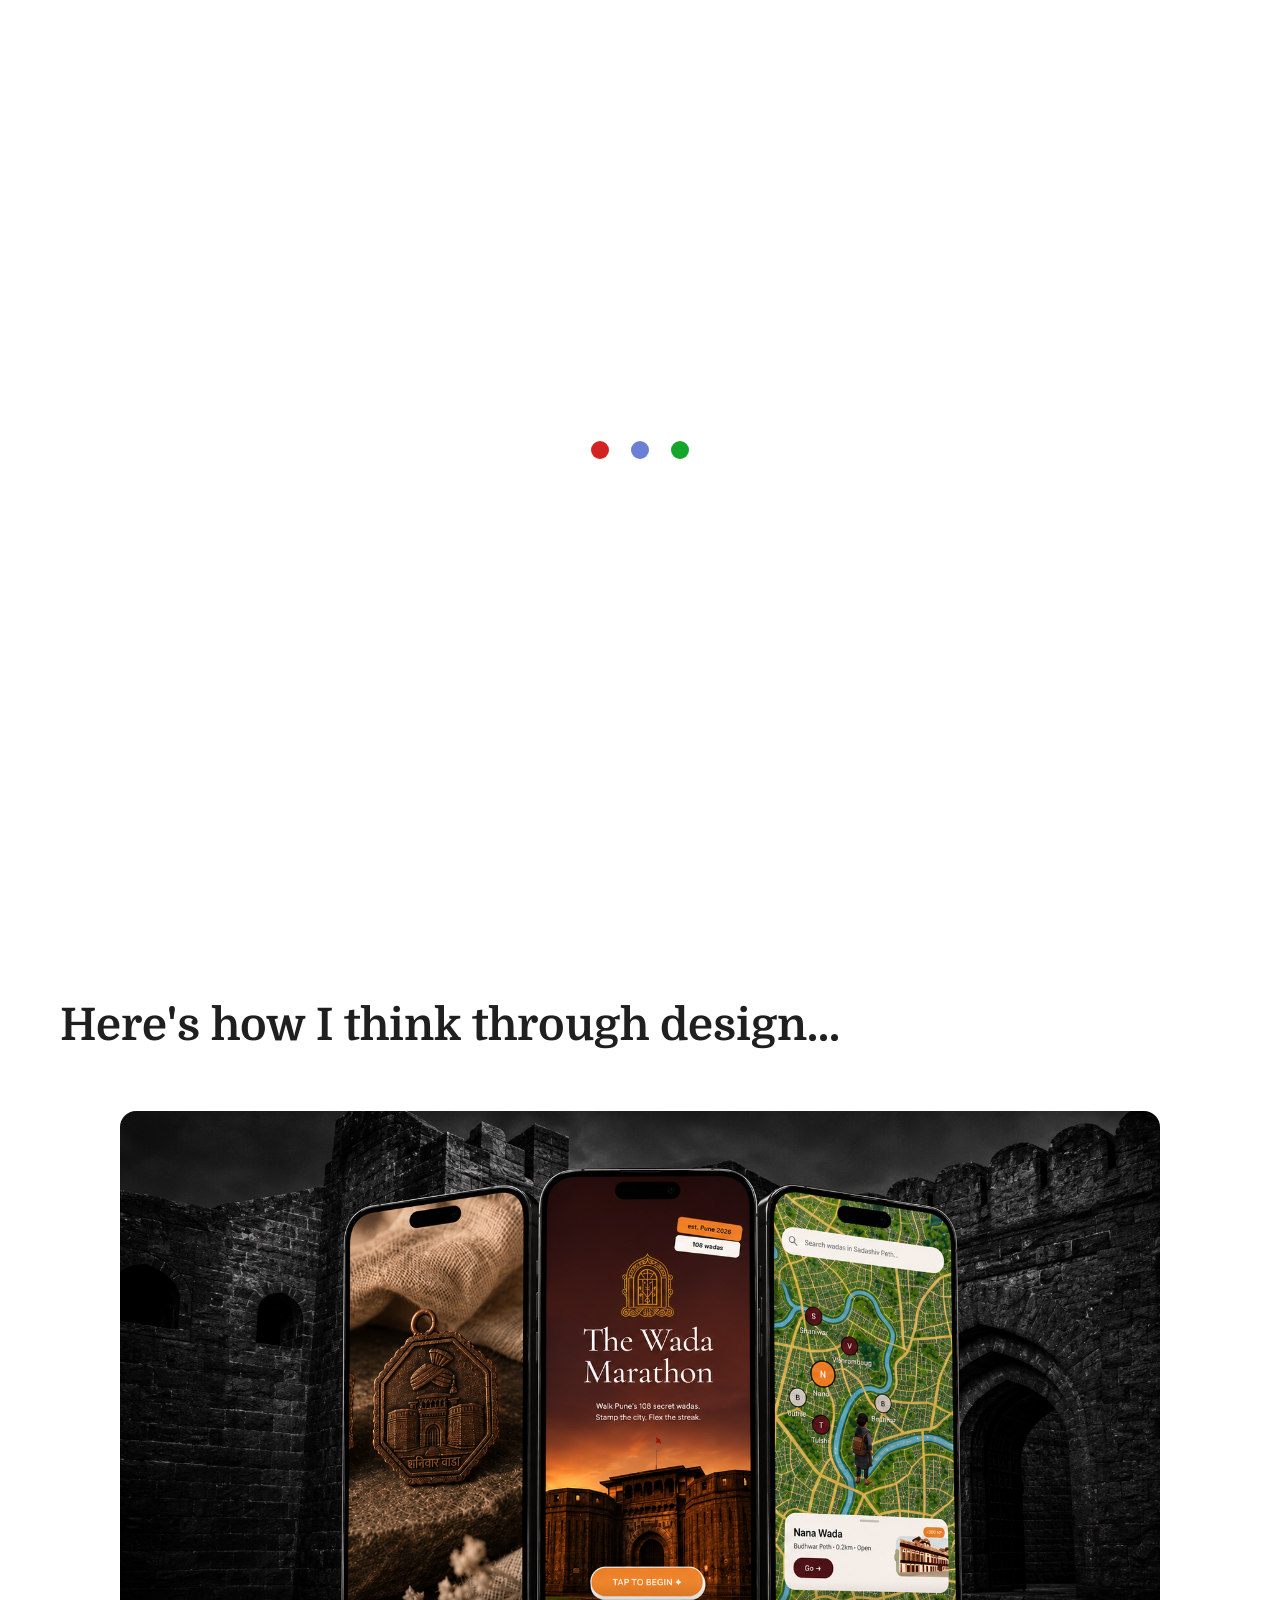
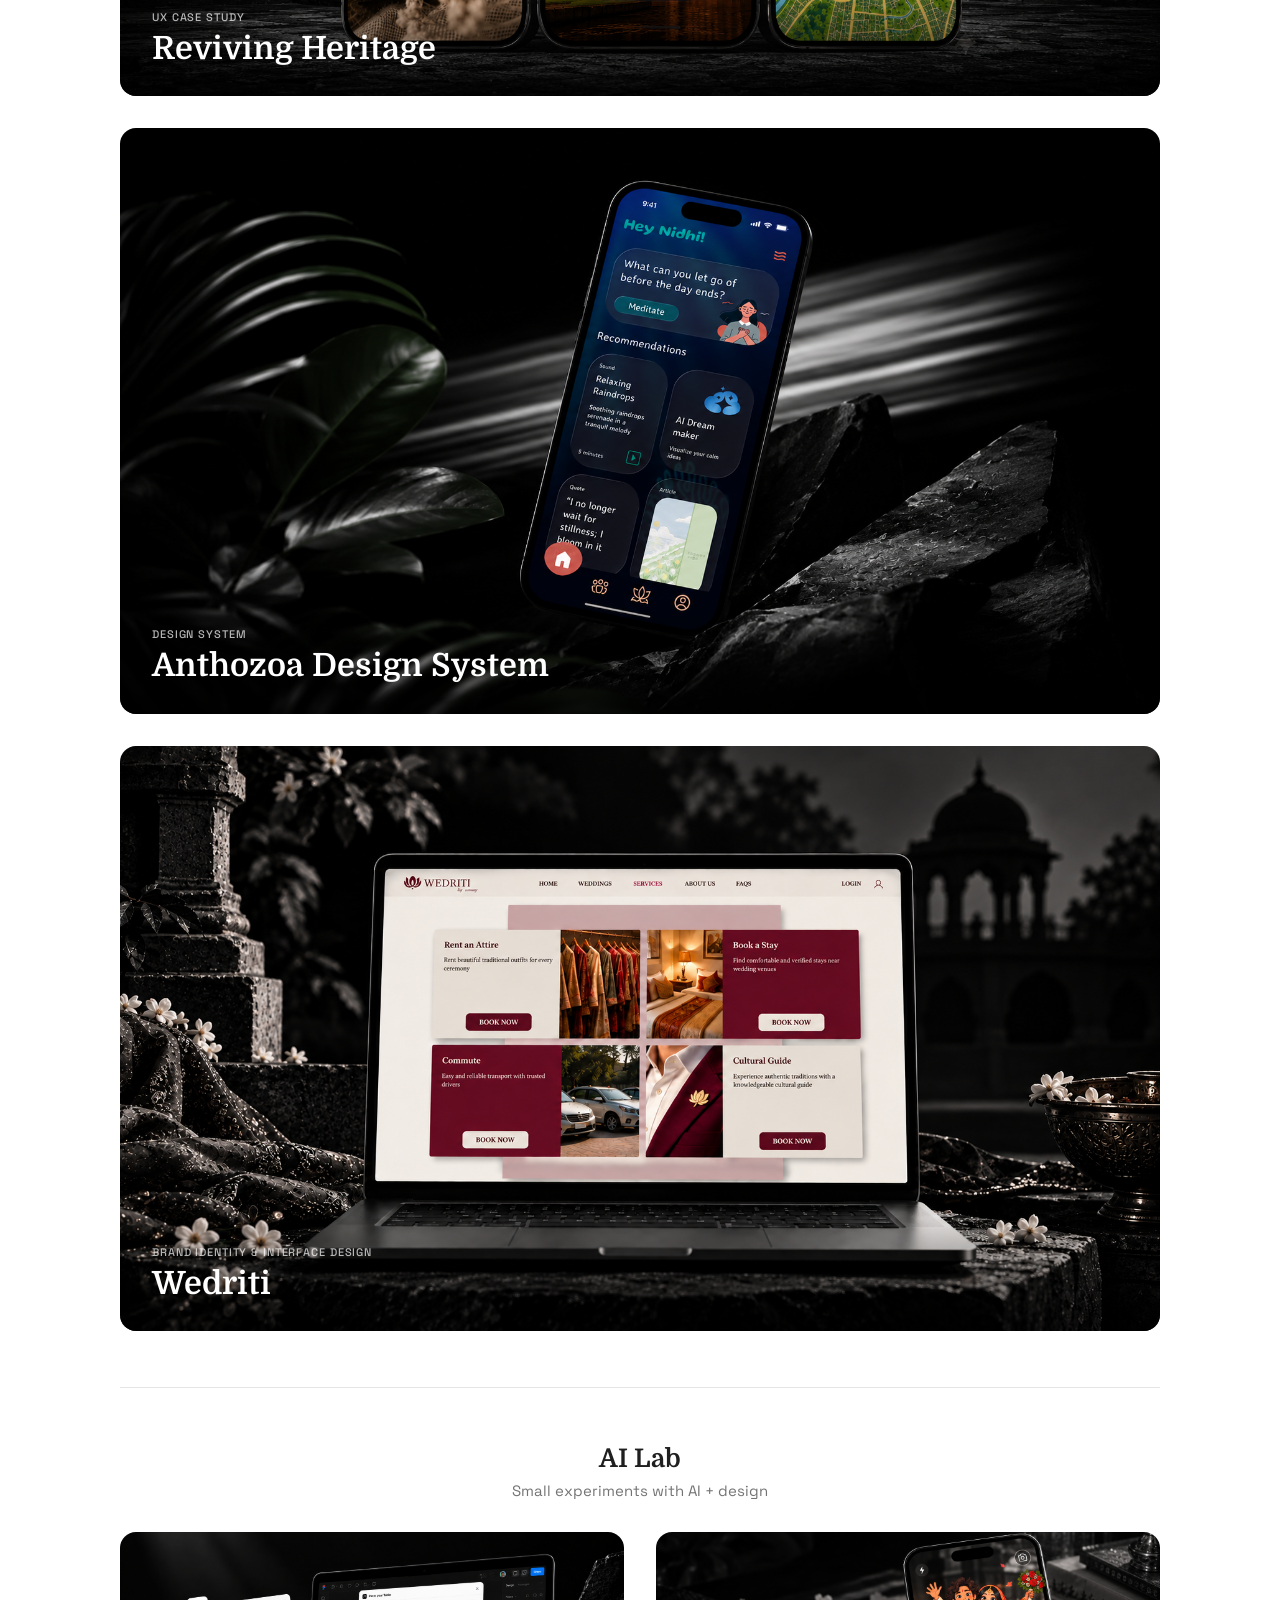
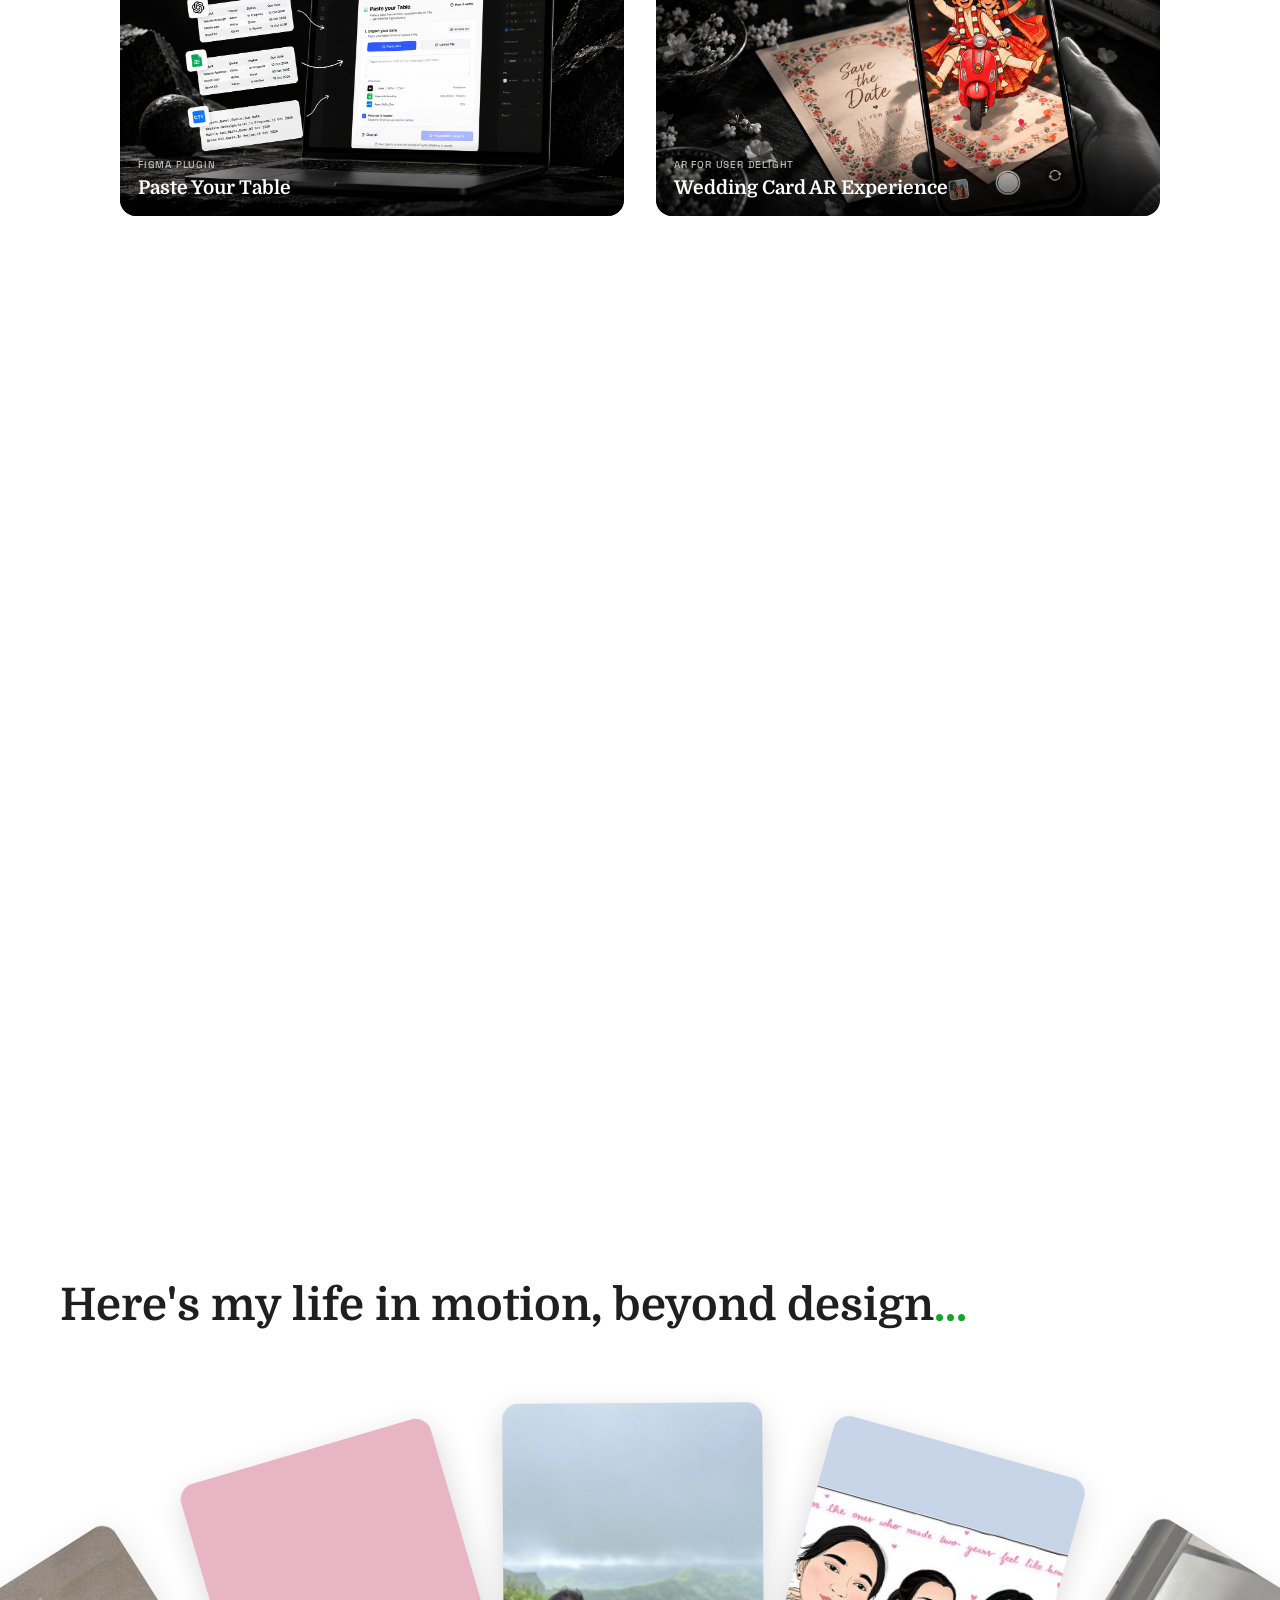
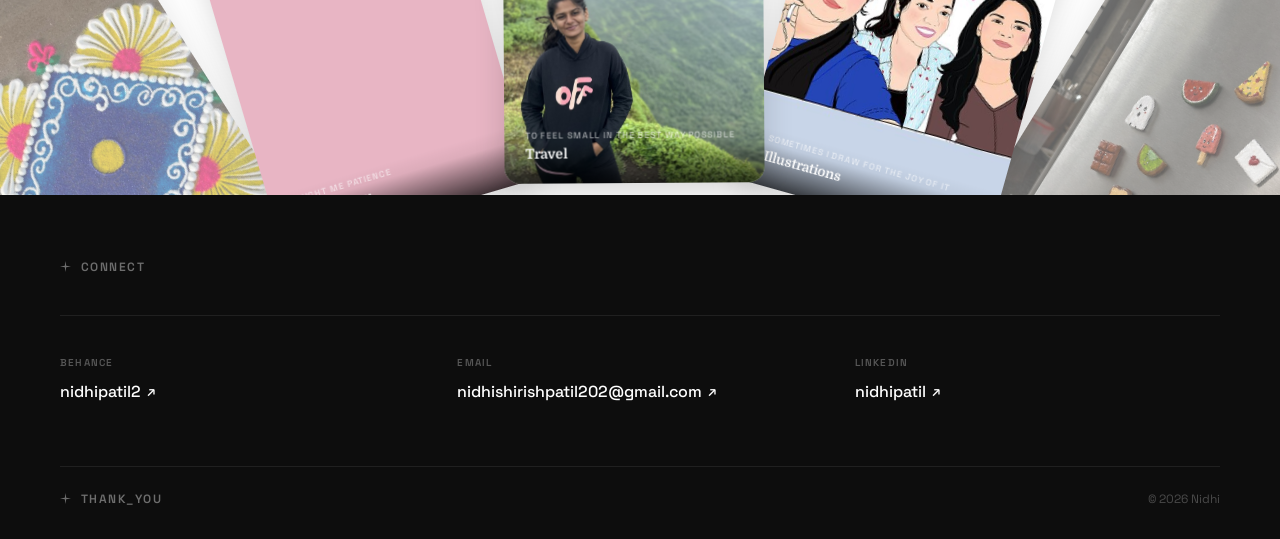
==== commit 30d408ae: "Portfolio v2" ====
--- a/index.html
+++ b/index.html
@@ -136,6 +136,35 @@
         </a>
 
       </div>
+
+      <div class="ai-lab-divider reveal"></div>
+
+      <div class="ai-lab">
+        <p class="ai-lab-label reveal">AI Lab</p>
+        <p class="ai-lab-subtitle reveal">Small experiments with AI + design</p>
+
+        <div class="ai-lab-grid">
+
+          <!-- Experiment 01 — Paste Your Table (Figma Plugin) -->
+          <a href="pages/figma-plugin.html" class="ai-lab-card reveal">
+            <img src="assets/images/PasteTable_cover.png" alt="Paste Your Table" />
+            <div class="project-card-info">
+              <p class="project-card-tag">Figma Plugin</p>
+              <h3 class="project-card-title">Paste Your Table</h3>
+            </div>
+          </a>
+
+          <!-- Experiment 02 — Wedding Card AR Experience -->
+          <a href="pages/ar-wedding.html" class="ai-lab-card reveal">
+            <img src="assets/images/AR_cover.png" alt="Wedding Card AR Experience" />
+            <div class="project-card-info">
+              <p class="project-card-tag">AR for user delight</p>
+              <h3 class="project-card-title">Wedding Card AR Experience</h3>
+            </div>
+          </a>
+
+        </div>
+      </div>
     </div>
   </section>
 
--- a/css/style.css
+++ b/css/style.css
@@ -29,16 +29,65 @@
    ============================================================ */
 *, *::before, *::after { box-sizing: border-box; margin: 0; padding: 0; }
 html {
-  scroll-behavior: smooth;
+  /* No global scroll-behavior:smooth — the one in-page anchor link (#works)
+     already does its own scrollIntoView({behavior:'smooth'}) in JS with
+     preventDefault, so this was doing nothing for navigation but was still
+     applied to every plain wheel/trackpad scroll — that's what caused the
+     page to overshoot and spring back ("bounce") when scrolling past the
+     footer on Chrome/Edge on Windows. */
   overflow-x: hidden; /* belt-and-braces alongside body's own overflow-x:hidden below — some content (e.g. the arc carousel, which needs overflow:visible for its own vertical bleed) can end up wider than the viewport, and relying on body alone to clip that isn't reliable in every browser */
   background: #0d0d0d; /* matches .footer — every page ends on the dark footer, so any residual overscroll edge shows this instead of flashing white */
   overscroll-behavior-y: contain; /* stops Chrome/Edge's scroll-past-the-end glow on Windows touchpads. "contain" only (not "none") and only on html, not body — the html+body "none" combo previously locked up scrolling entirely */
+  /* Horizontal counterpart of the line above. Checked with a script that
+     flags every element whose rendered box extends past the viewport
+     edge, on this page and a case-study page, at both desktop and
+     mobile widths, with the arc carousel animating and idle:
+     document.documentElement.scrollWidth and document.body.scrollWidth
+     matched window.innerWidth exactly every time — there's no element
+     actually wider than the page (the hero marquee is, deliberately,
+     but .hero-banner already clips it locally with its own
+     overflow:hidden). So there's no real horizontal scroll distance to
+     be at the "end" of; the sideways slide-and-snap-back on drag/scroll
+     near the left/right edge is the browser's native edge-swipe/scroll
+     -chaining gesture (e.g. the swipe-back-navigation affordance),
+     which fires regardless of whether there's anything to scroll to.
+     `contain` alone (stops chaining, but per spec still allows the
+     element's own local bounce/glow affordance to play) wasn't enough —
+     confirmed still visible after trying it — so this is `none` (also
+     suppresses that local affordance), unlike the `-y` line above which
+     stays `contain`. This is a narrower risk than a `none` on the
+     vertical axis would be: html has no horizontal scroll content at
+     all (overflow-x:hidden, scrollWidth already == innerWidth per the
+     check above), so there's nothing for this to "lock up" — it can
+     only suppress a gesture with no scrollable destination anyway. Only
+     set on html, not body, same as -y. */
+  overscroll-behavior-x: none;
 }
 body {
   font-family: var(--font-body);
   background: var(--white);
   color: var(--black);
-  overflow-x: hidden;
+  /* overflow: hidden (not just overflow-x) is load-bearing: html is the
+     only element that should ever scroll (confirmed via
+     document.scrollingElement). Because overflow-x was hidden here but
+     overflow-y was left unset, the CSS overflow spec forces overflow-y
+     to compute to `auto` instead of `visible` (an element can't mix
+     visible on one axis with non-visible on the other) — quietly
+     turning body into its own scroll container. The arc carousel's
+     cards (deliberately transform-only, see js/main.js) dip past
+     .arc-section/.arc-stage's `overflow: visible` into the footer's
+     area, and with body an `auto` container, its scrollHeight kept
+     recomputing to include however far the currently-mid-swing cards
+     reached — a value that grew and shrank every frame as the carousel
+     spun, even though html's real scrollHeight (the actual scroll
+     limit) stayed fixed at the footer's bottom. That phantom, oscillating
+     region is what showed up as a white gap under the footer and a
+     spring-back/bounce when scrolling to the bottom. Explicitly clipping
+     both axes here removes the ambiguity — the dipping cards still
+     paint into the footer's area fine (that area is well within body's
+     natural height), they just stop inflating body's own overflow.
+     Do not narrow this back to overflow-x alone. */
+  overflow: hidden;
   cursor: none;
 }
 a { color: inherit; text-decoration: none; }
@@ -244,7 +293,47 @@
 /* ============================================================
    PAGE WRAPPER
    ============================================================ */
-.page-body { padding-top: var(--nav-h); }
+.page-body {
+  padding-top: var(--nav-h);
+  /* Hard vertical clip at the true end of the page (this <main> wraps
+     everything through the footer). The arc carousel's cards
+     (index.html only) are animated purely via CSS transform so nothing
+     is added/removed from layout each frame, but .arc-section/.arc-stage
+     use overflow:visible so the outer cards can dip past their own box
+     into the footer's area (see the ARC CAROUSEL comment in js/main.js).
+     Without a clip somewhere past the footer, that transform overflow
+     keeps leaking up to body/html's scrollable-overflow calculation,
+     and since the cards are mid-swing at different depths every frame,
+     that leaked overflow grows and shrinks continuously — confirmed via
+     document.body.scrollHeight polling, which sawtoothed between ~5195
+     and ~5295 while document.documentElement.scrollHeight (the real,
+     intended scroll limit) stayed rock solid. That fluctuating phantom
+     region below the footer is what showed up as a white gap and a
+     spring-back/bounce when scrolling to the bottom. Clipping here
+     absorbs it: this element's own natural height already ends exactly
+     at the footer's bottom, so the cards still visually dip into the
+     footer's area fine (that's well inside this box) — they just can't
+     inflate anything above it anymore.
+
+     overflow-x must be set here too (not left implicit) — this was the
+     actual cause of a follow-up horizontal-bounce bug. The arc cards
+     swing wide as well as low (same transform, same overflow:visible on
+     .arc-section/.arc-stage), and with only overflow-y declared here,
+     the CSS overflow spec forces this element's overflow-x to compute
+     to `auto` instead of `visible` (an element can't mix visible on one
+     axis with non-visible on the other — the same rule documented on
+     body below). That quietly turned this <main> into its own
+     independent, genuinely-scrollable horizontal container: measured
+     clientWidth 1422 vs scrollWidth 1690, a real 268px of horizontal
+     scroll room, traced to specific .arc-card elements extending exactly
+     268px past this element's right edge. html's own overflow-x/
+     overscroll-behavior-x were already correctly locked down, but that's
+     a different element — dragging near the edge was scrolling *this*
+     nested auto container instead, which had no overscroll-behavior set
+     at all. Explicit `hidden` on both axes removes the ambiguity, same
+     fix as body's overflow below. */
+  overflow: hidden;
+}
 
 /* ============================================================
    HERO
@@ -435,6 +524,82 @@
 }
 
 /* ============================================================
+   AI LAB (part of Works)
+   ============================================================ */
+.ai-lab-divider {
+  width: 100%;
+  max-width: 1040px;
+  height: 1px;
+  margin: 56px auto 56px;
+  background: rgba(0,0,0,0.1);
+}
+
+.ai-lab {
+  display: flex;
+  flex-direction: column;
+  align-items: center;
+  text-align: center;
+}
+
+.ai-lab-label {
+  font-family: var(--font-heading);
+  font-size: clamp(20px, 2vw, 26px);
+  font-weight: 700;
+  color: var(--black);
+  margin-bottom: 8px;
+}
+
+.ai-lab-subtitle {
+  font-family: var(--font-body);
+  font-size: 15px;
+  color: rgba(0,0,0,0.55);
+  margin-bottom: 32px;
+}
+
+.ai-lab-grid {
+  display: flex;
+  flex-wrap: wrap;
+  justify-content: center;
+  gap: 32px;
+  width: 100%;
+}
+
+.ai-lab-card {
+  position: relative;
+  border-radius: 16px;
+  overflow: hidden;
+  display: block;
+  width: 100%;
+  max-width: 504px; /* half the main project card's dimensions */
+  aspect-ratio: 1672 / 941;
+  background: #111;
+  text-align: left;
+}
+.ai-lab-card img {
+  width: 100%;
+  height: 100%;
+  object-fit: cover;
+  transition: transform 0.5s cubic-bezier(0.25, 0.46, 0.45, 0.94);
+  display: block;
+}
+.ai-lab-card:hover img { transform: scale(1.03); }
+
+.ai-lab-card .project-card-info {
+  padding: 16px 18px;
+}
+.ai-lab-card .project-card-tag {
+  font-size: 10px;
+}
+.ai-lab-card .project-card-title {
+  font-size: clamp(15px, 1.6vw, 19px);
+}
+
+@media (max-width: 640px) {
+  .ai-lab-divider { margin: 40px auto; }
+  .ai-lab-card { max-width: 100%; }
+}
+
+/* ============================================================
    ABOUT
    ============================================================ */
 .about {
@@ -515,22 +680,32 @@
 }
 
 @media (max-width: 900px) {
+  /* Below this width the photo drops from beside the text (where it's
+     sticky and costs no extra scroll height) to stacked below it —
+     that adds the photo's full height on top of the text, so this
+     section gets its own smaller padding + a smaller photo here rather
+     than waiting for the general 768px breakpoint, to keep the section
+     from ballooning to ~2 viewports tall. */
+  #about {
+    padding: 64px var(--pad-x);
+  }
   .about-inner {
     grid-template-columns: 1fr;
-    gap: 48px;
+    gap: 32px;
   }
   .about-photo-wrap {
     position: relative;
-    max-width: 380px;
+    max-width: 300px;
     margin: 0 auto;
   }
   .about-stamp {
-    width: 84px;
-    height: 84px;
+    width: 68px;
+    height: 68px;
   }
   .about-row {
     grid-template-columns: 1fr;
     gap: 8px;
+    padding: 24px 0;
   }
 }
 
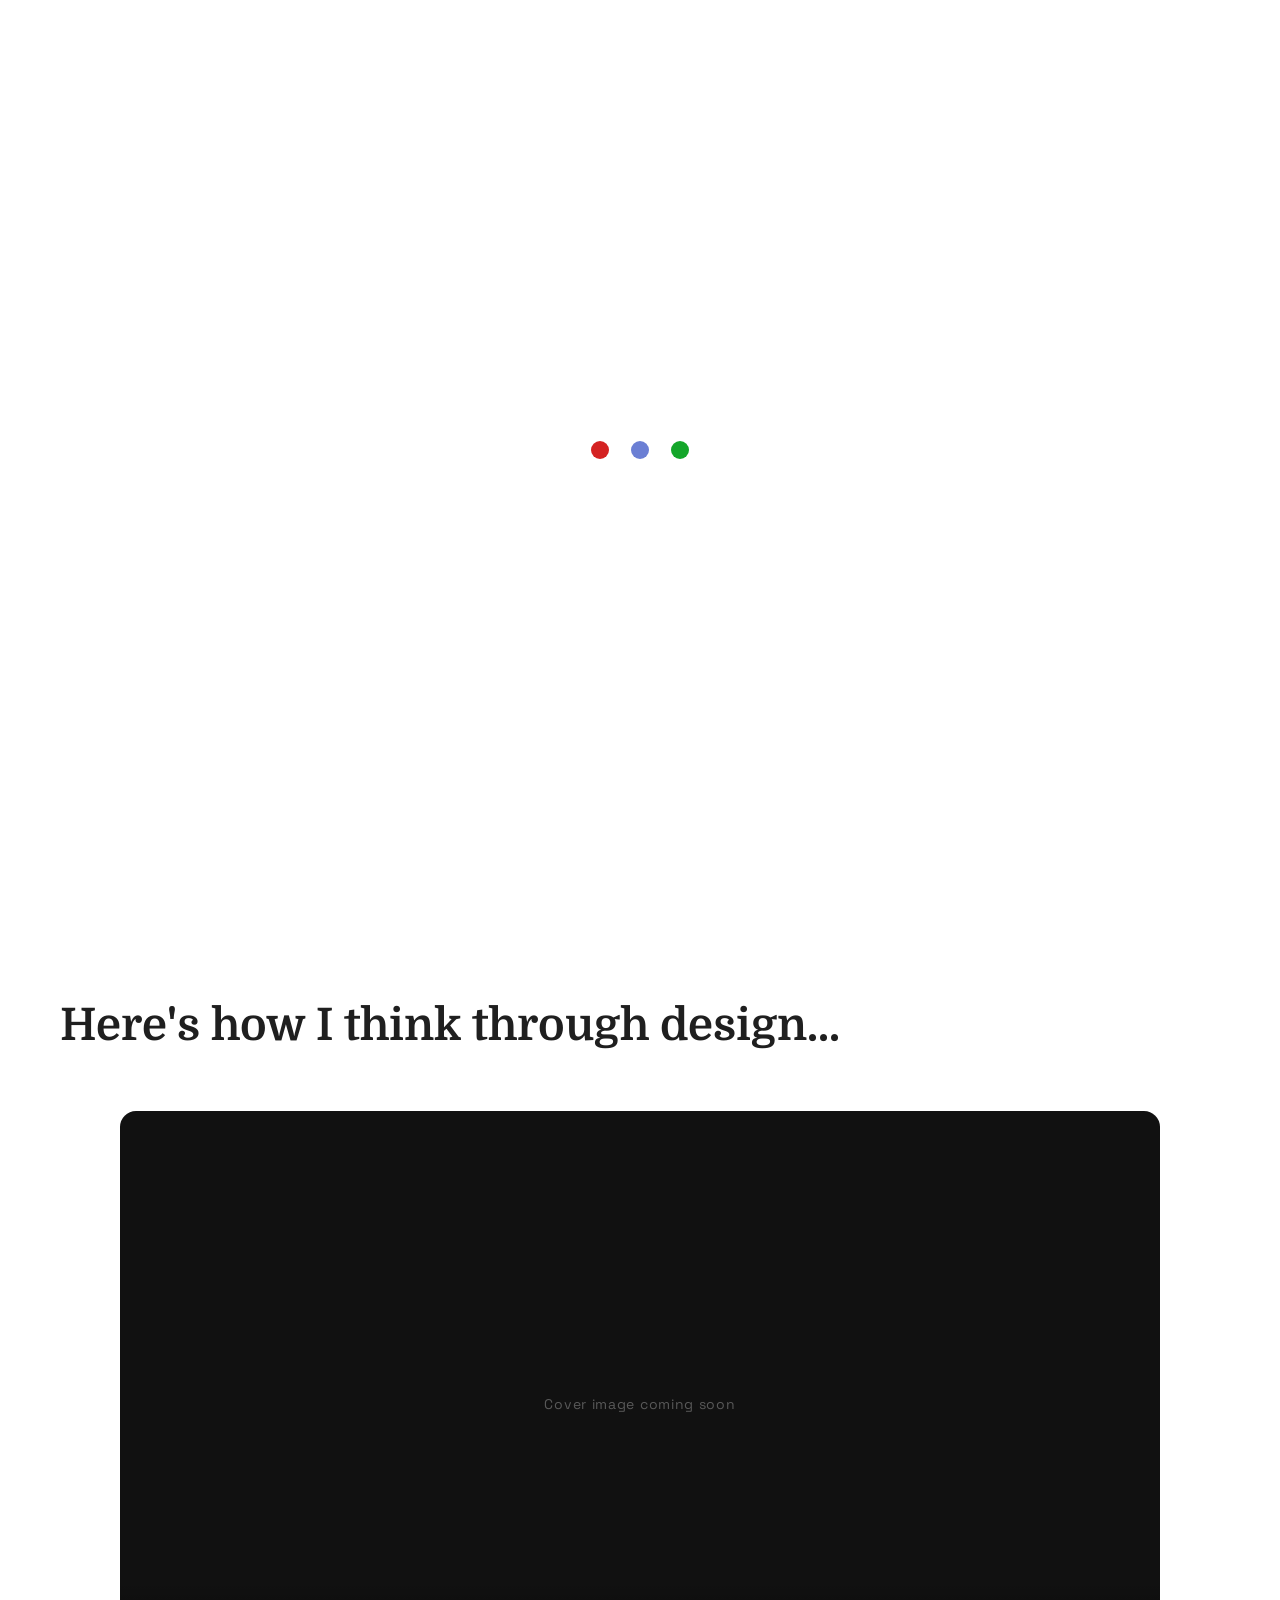
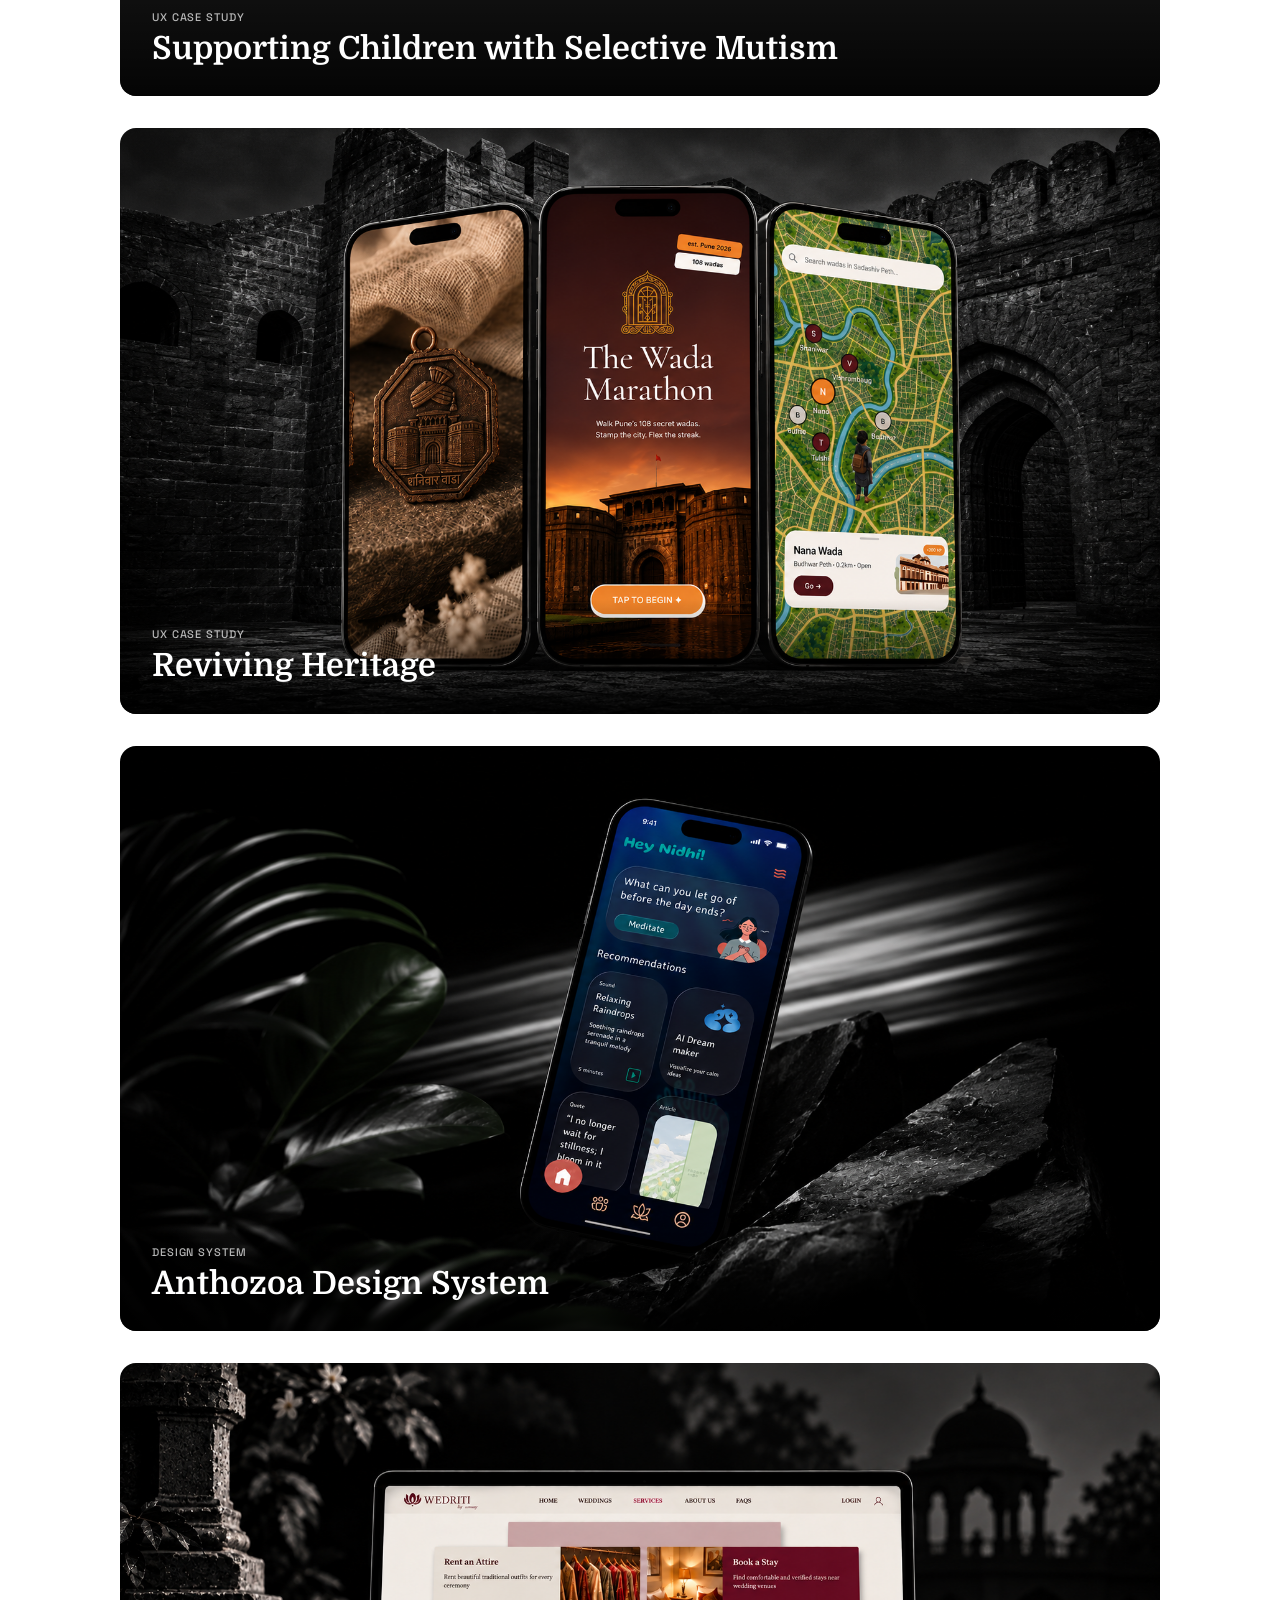
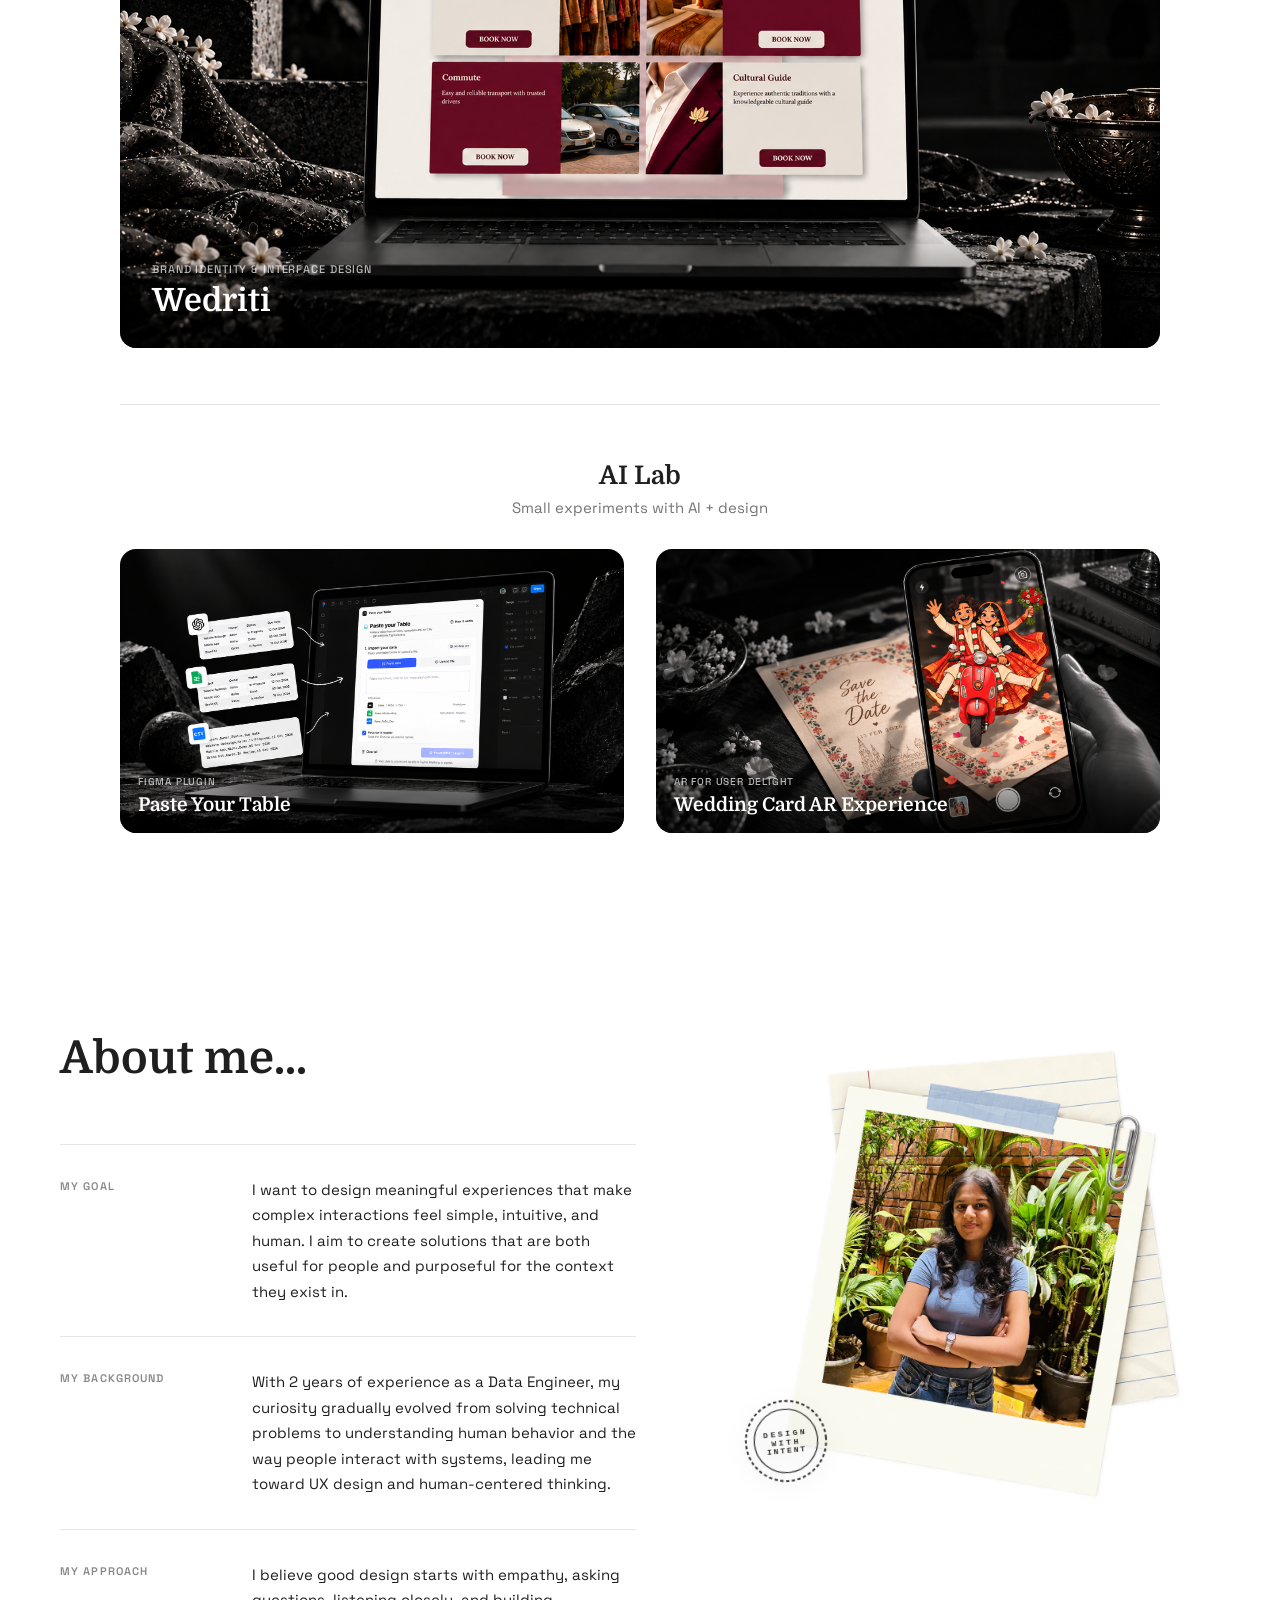
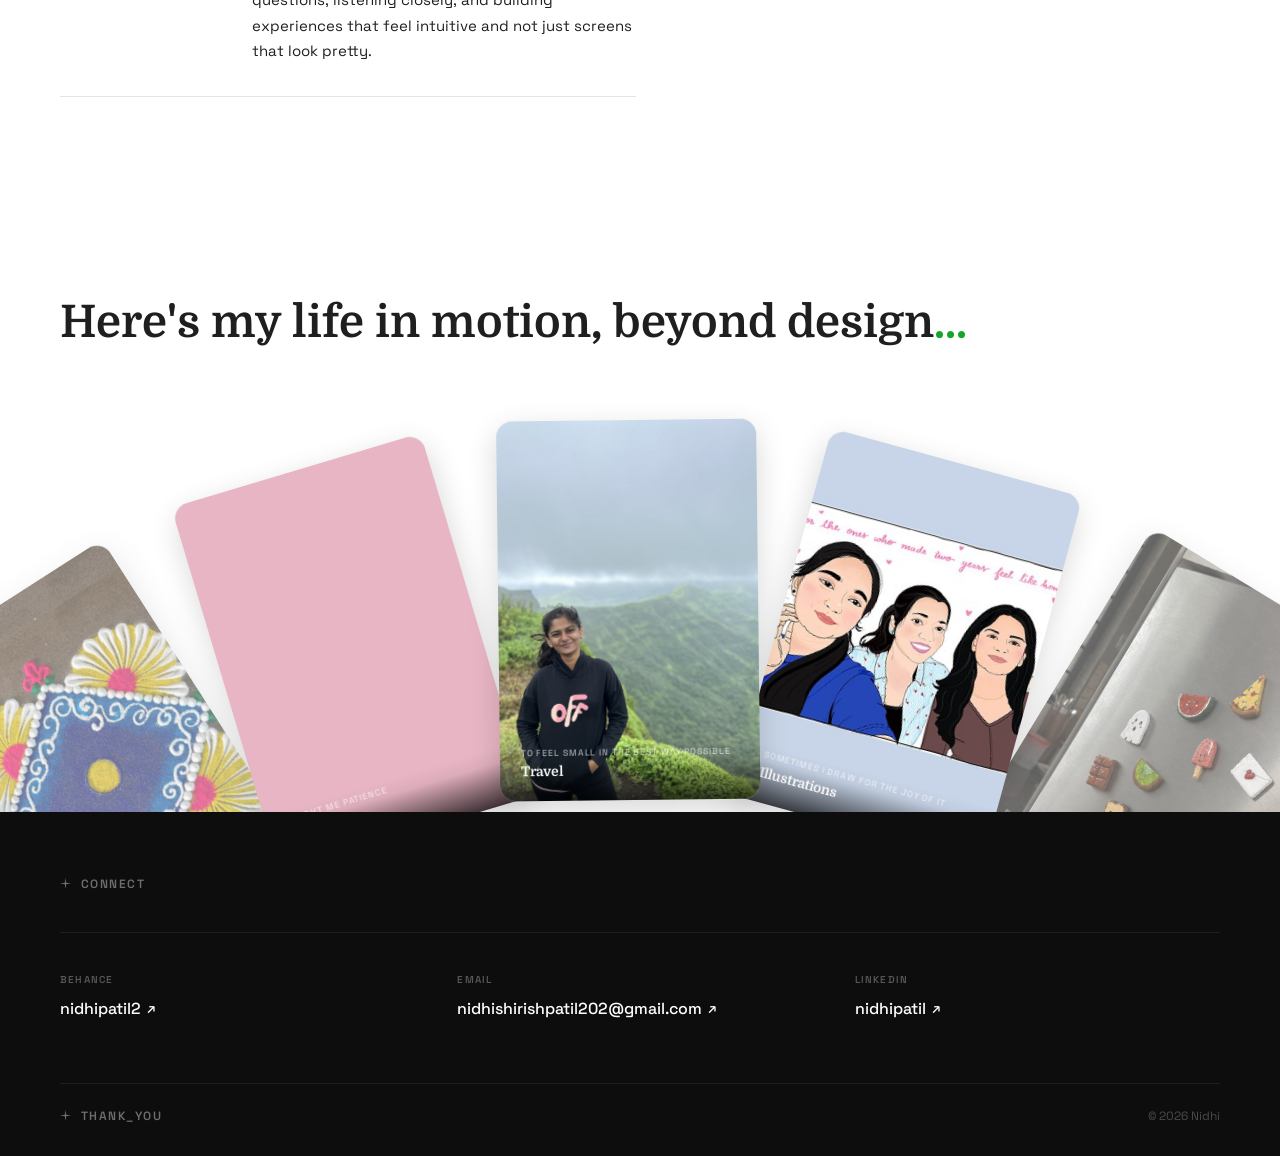
==== commit 19b47df5: "Add Brave Buddy case study, Wada screens and persona images; update Reviving Heritage and home page " ====
--- a/index.html
+++ b/index.html
@@ -108,6 +108,15 @@
 
       <div class="projects-grid">
 
+        <!-- Project 0 — Brave Buddy -->
+        <a href="pages/brave-buddy.html" class="project-card reveal">
+          <div class="project-card-placeholder">Cover image coming soon</div>
+          <div class="project-card-info">
+            <p class="project-card-tag">UX Case Study</p>
+            <h3 class="project-card-title">Supporting Children with Selective Mutism</h3>
+          </div>
+        </a>
+
         <!-- Project 1 — Reviving Heritage -->
         <a href="pages/reviving-heritage.html" class="project-card reveal">
           <img src="assets/images/revivingheritage-cover.png" alt="Reviving Heritage" />
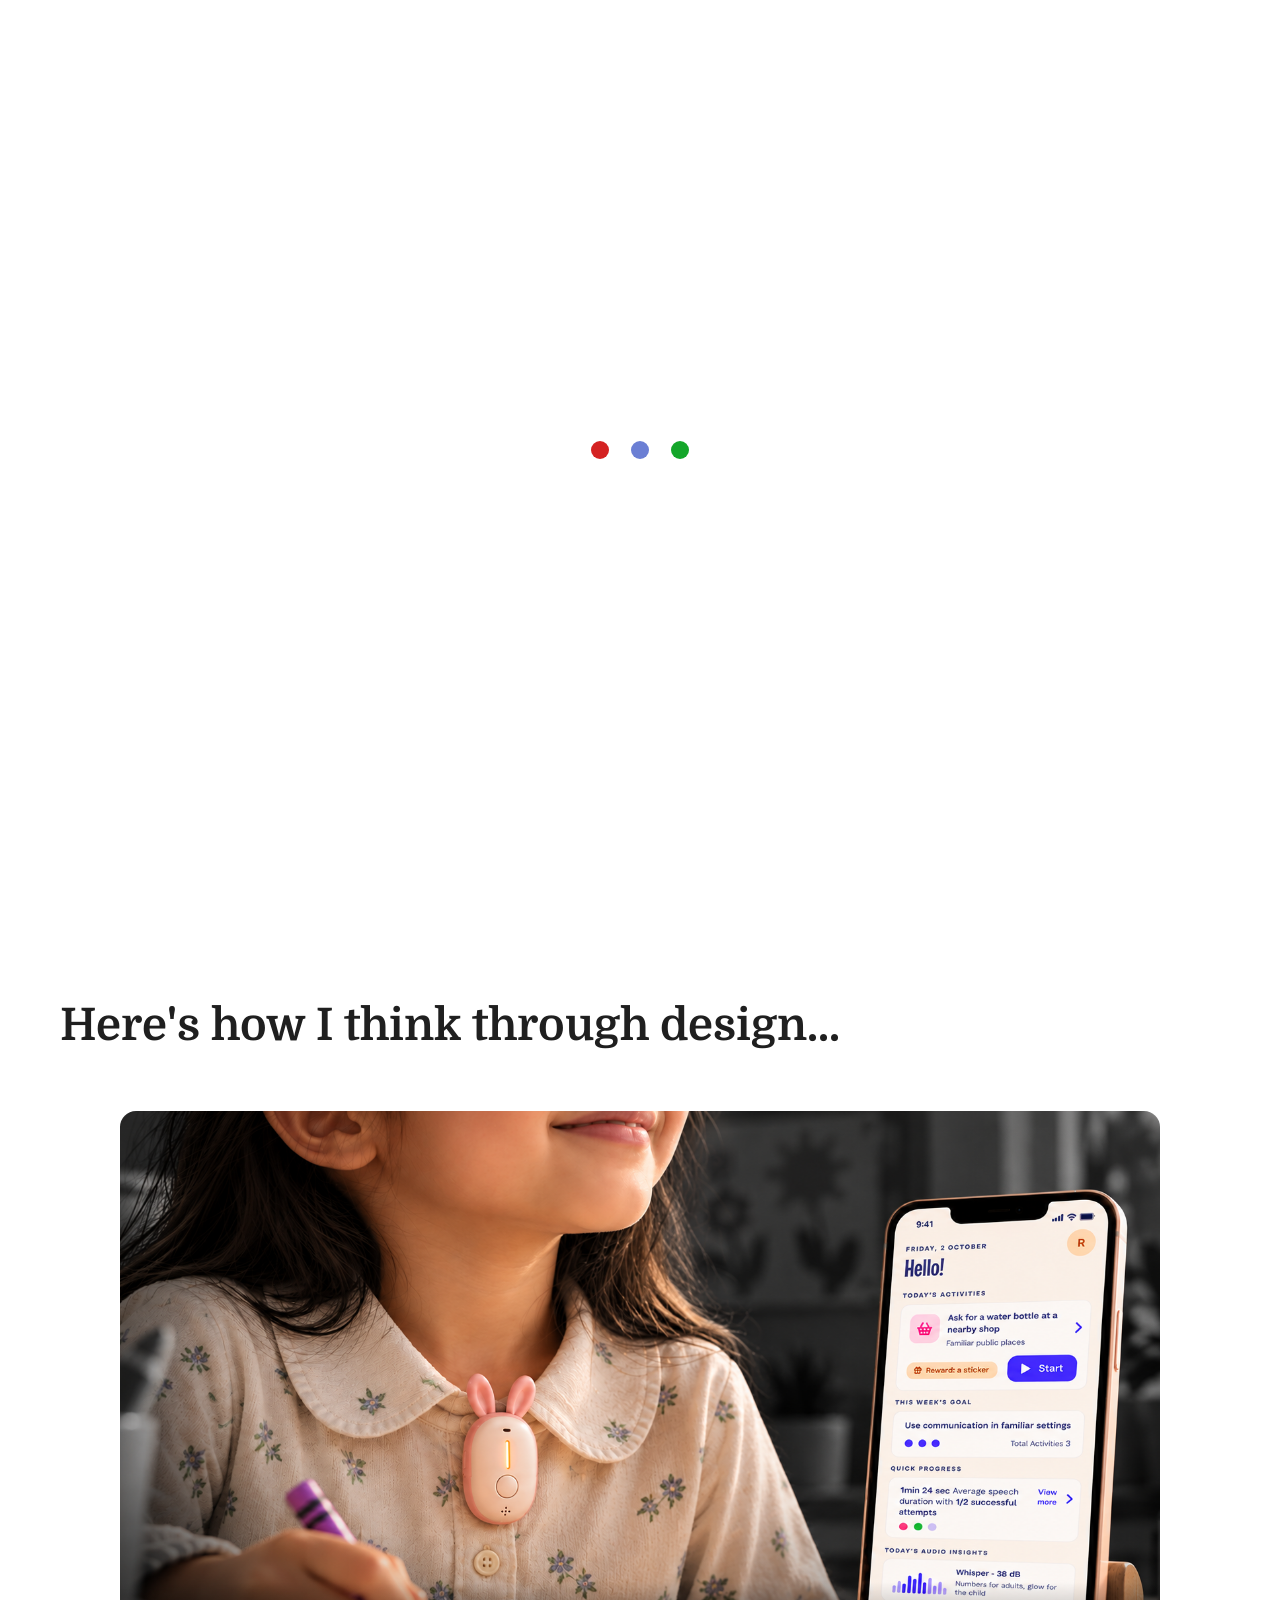
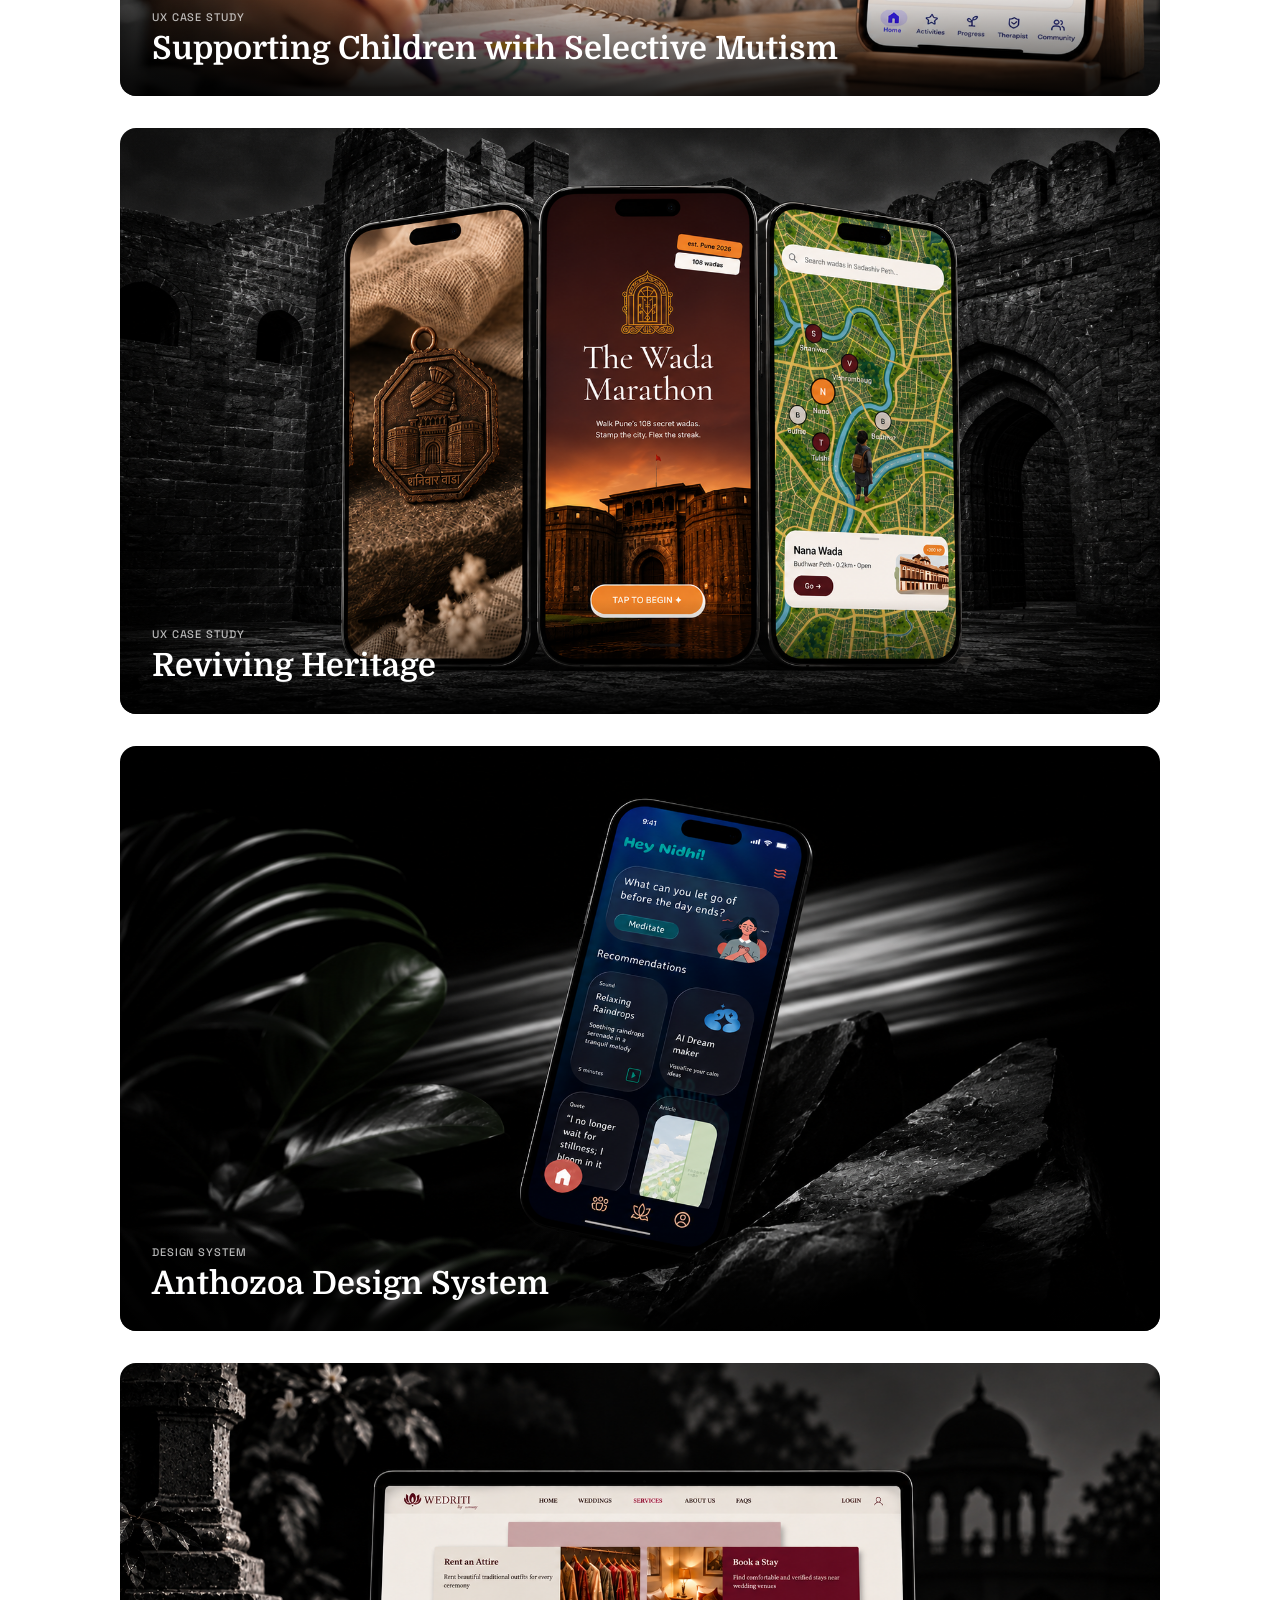
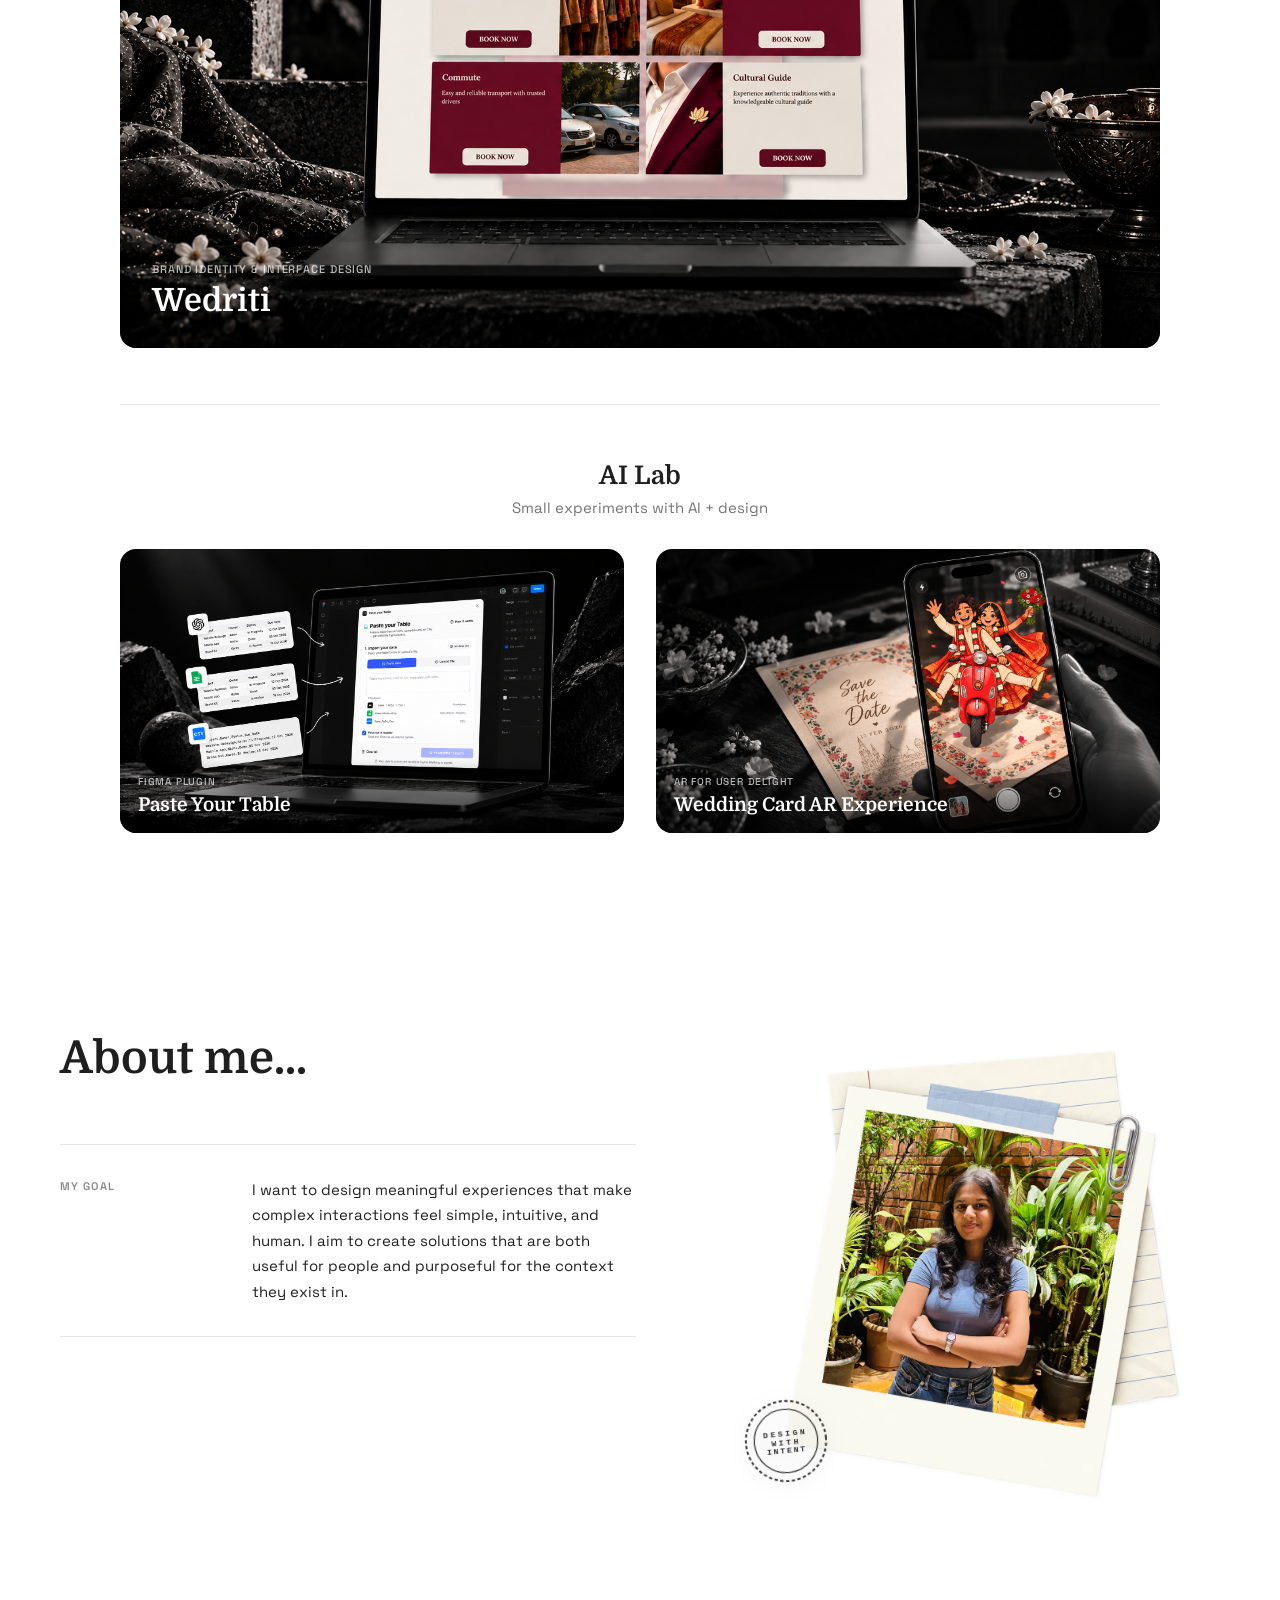
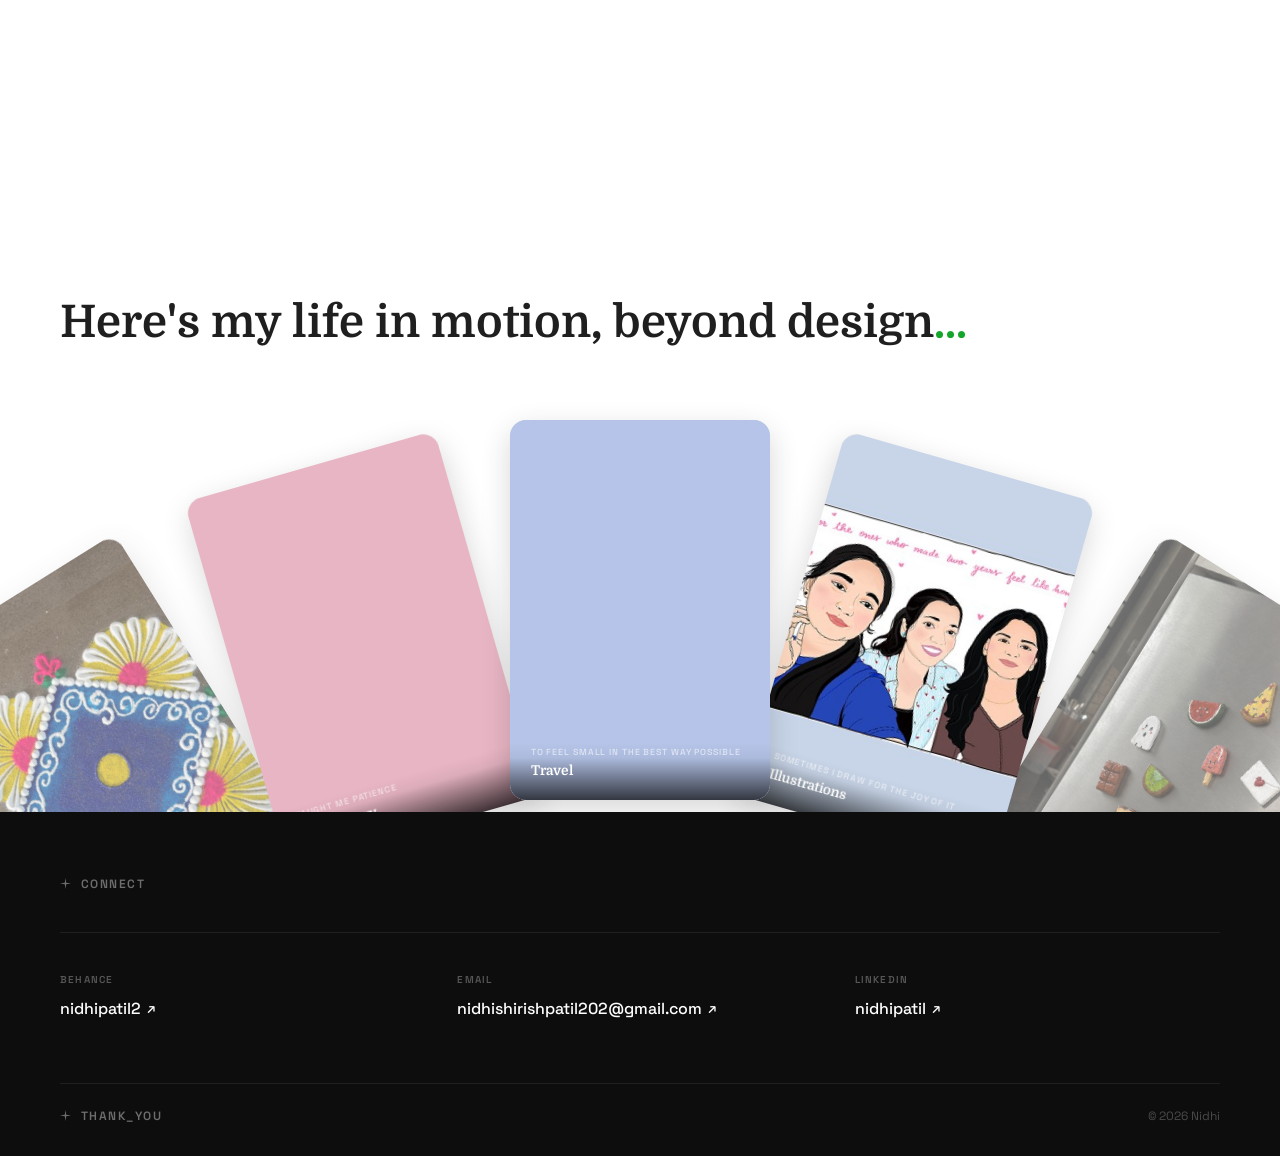
==== commit c5db73a2: "Add Selective Mutism cover to homepage card" ====
--- a/index.html
+++ b/index.html
@@ -110,7 +110,7 @@
 
         <!-- Project 0 — Brave Buddy -->
         <a href="pages/brave-buddy.html" class="project-card reveal">
-          <div class="project-card-placeholder">Cover image coming soon</div>
+          <img src="assets/images/sm-cover.png" alt="Supporting Children with Selective Mutism" />
           <div class="project-card-info">
             <p class="project-card-tag">UX Case Study</p>
             <h3 class="project-card-title">Supporting Children with Selective Mutism</h3>
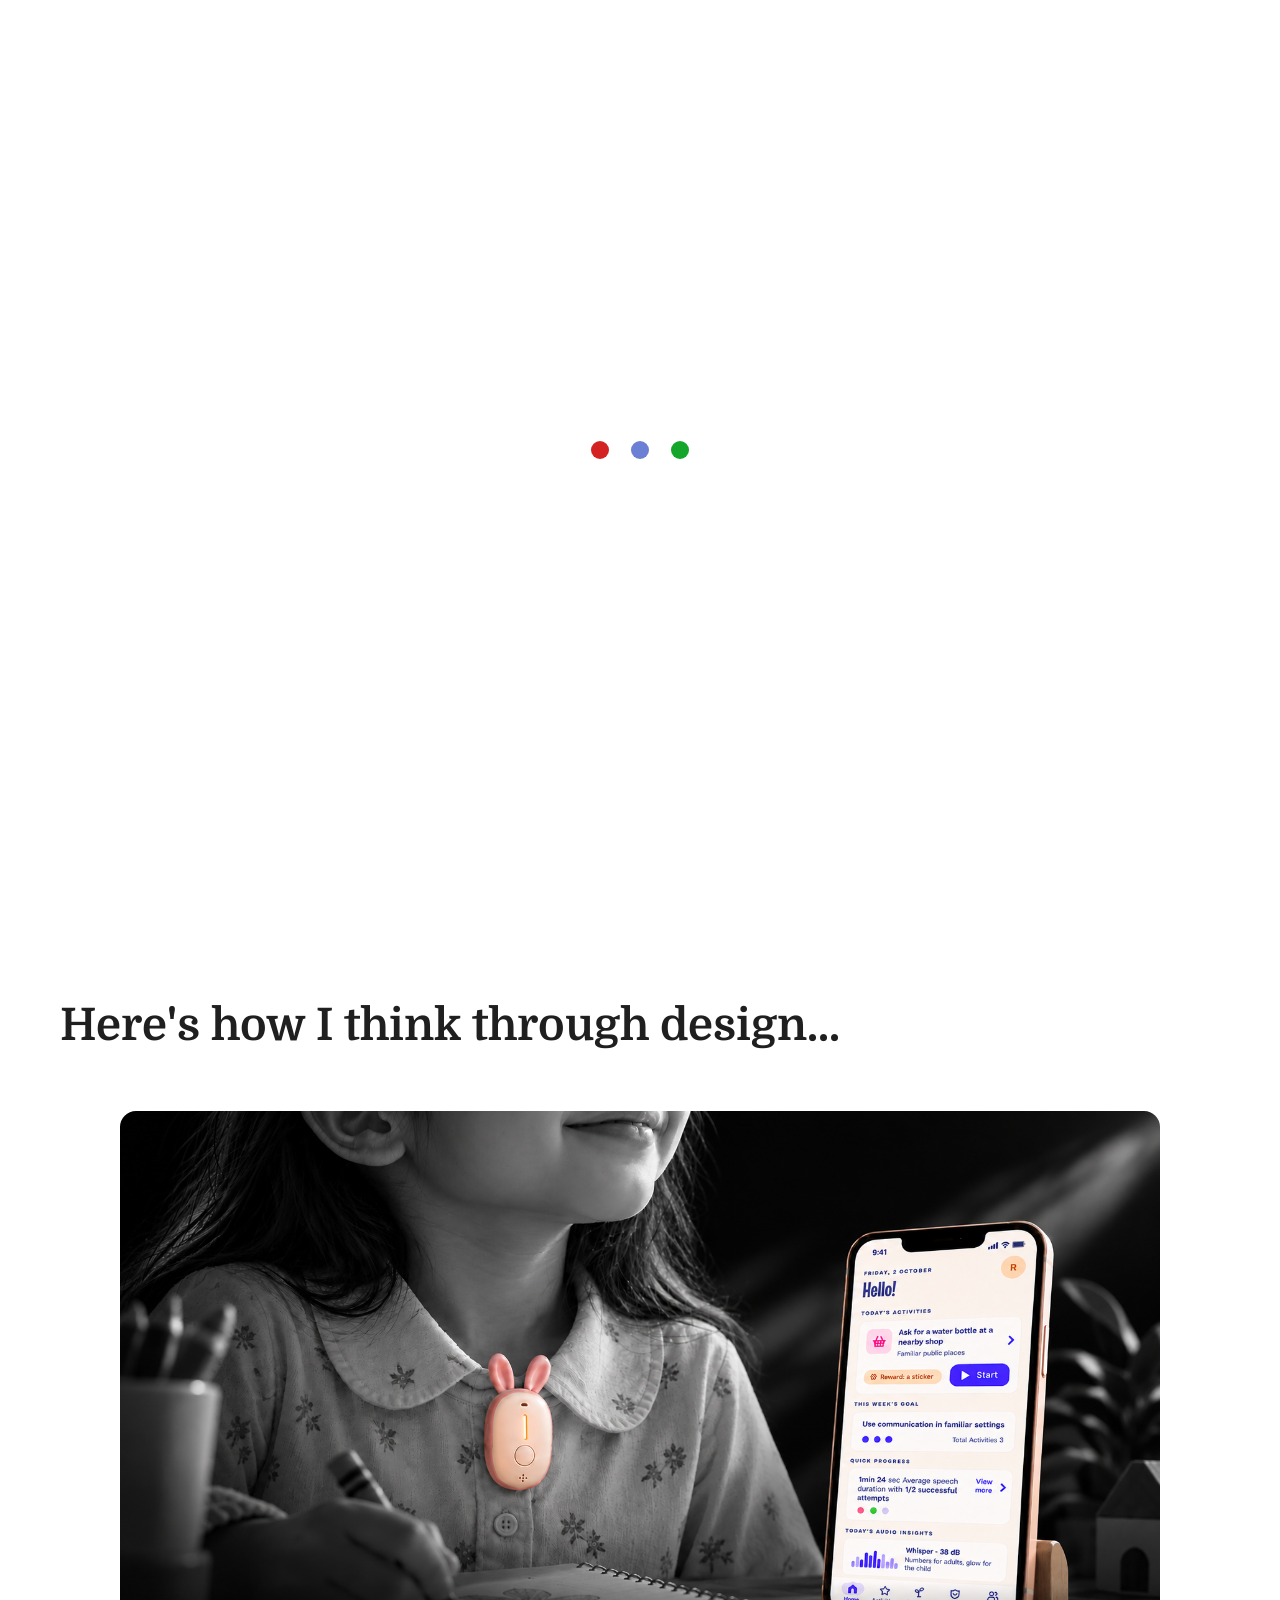
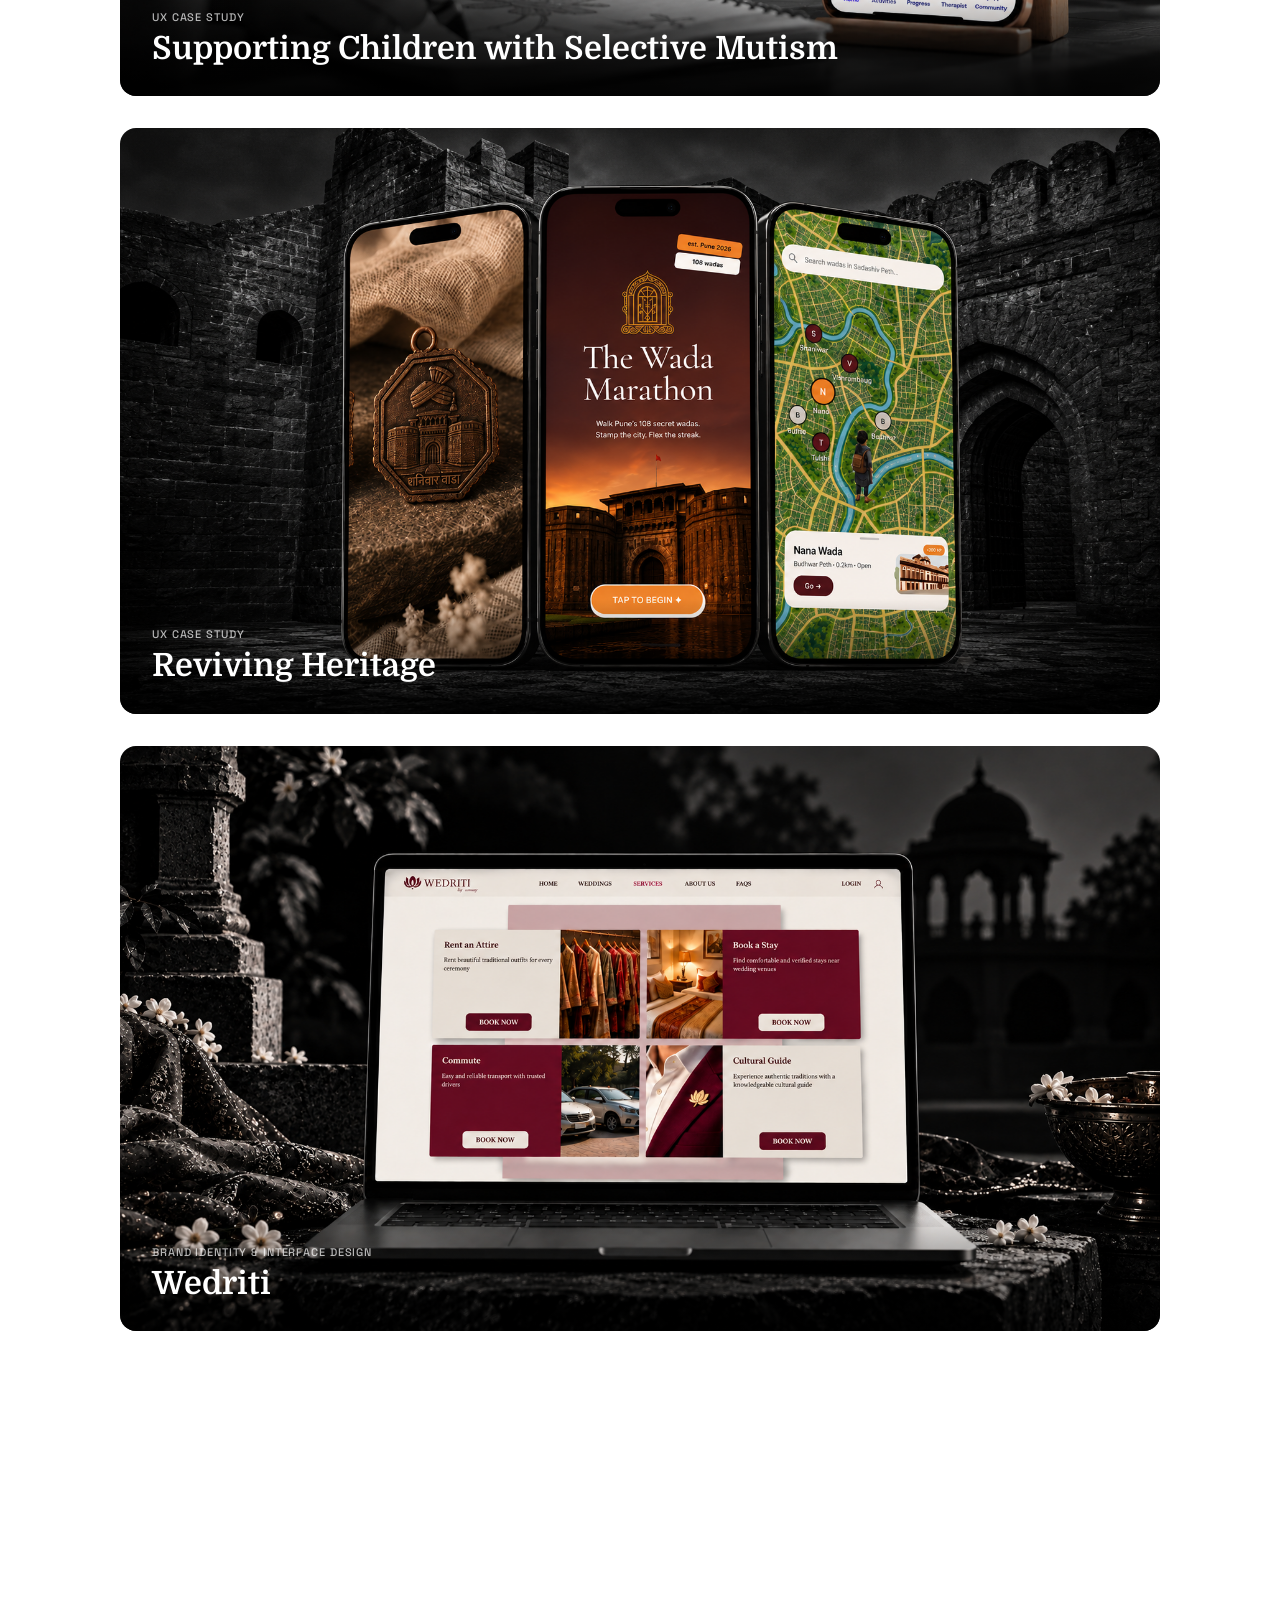
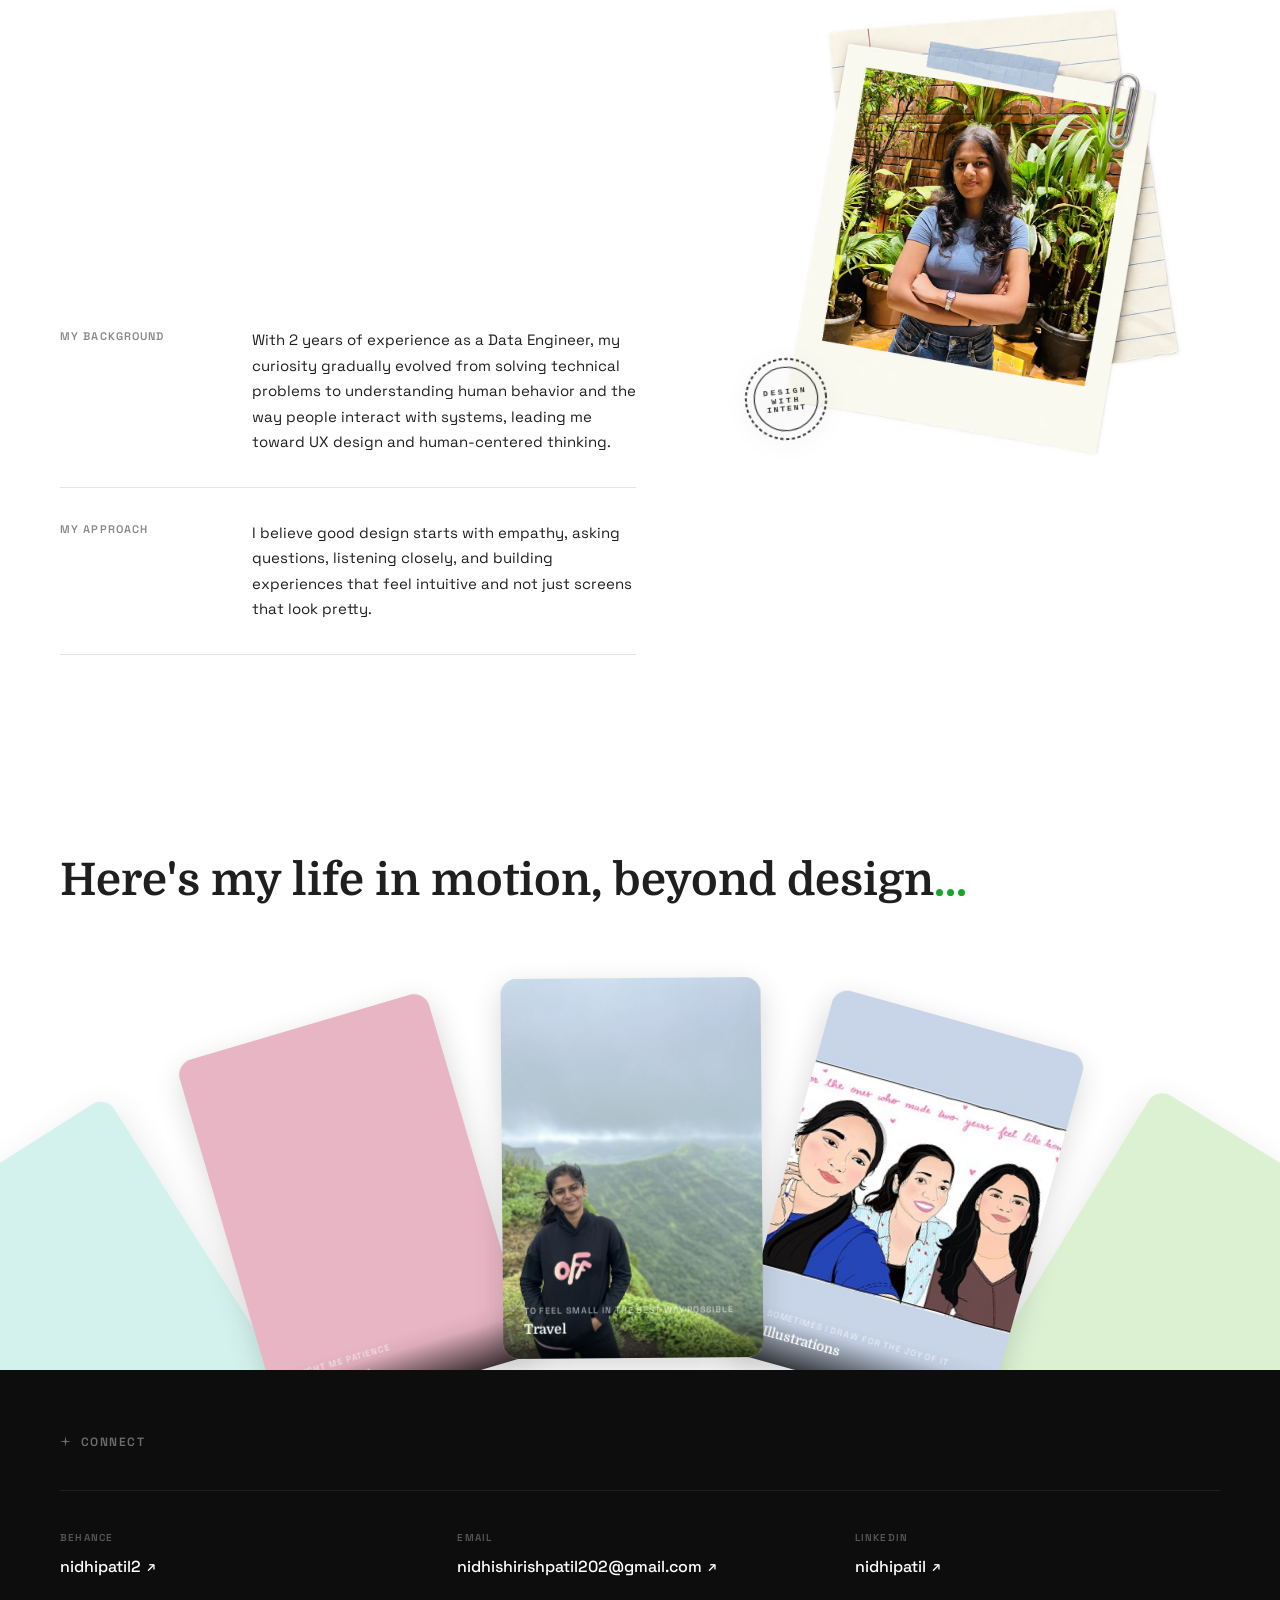
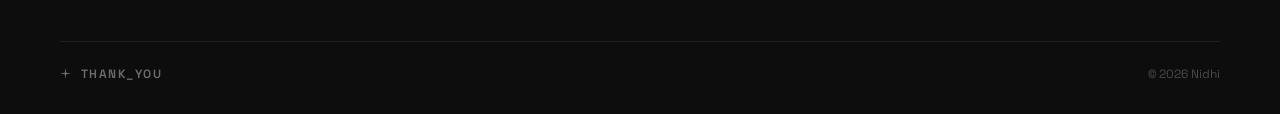
==== commit 1ce7bdbc: "Move AI Lab and Anthozoa to a new More Projects page Home page now ends the projects section with an" ====
--- a/index.html
+++ b/index.html
@@ -126,16 +126,7 @@
           </div>
         </a>
 
-        <!-- Project 2 — Anthozoa Design System -->
-        <a href="pages/anthozoa.html" class="project-card reveal">
-          <img src="assets/images/anthozoa-cover.png" alt="Anthozoa Design System" />
-          <div class="project-card-info">
-            <p class="project-card-tag">Design System</p>
-            <h3 class="project-card-title">Anthozoa Design System</h3>
-          </div>
-        </a>
-
-        <!-- Project 3 — Wedriti -->
+        <!-- Project 2 — Wedriti -->
         <a href="pages/wedriti.html" class="project-card reveal">
           <img src="assets/images/wedriti-cover.png" alt="Wedriti" />
           <div class="project-card-info">
@@ -146,34 +137,7 @@
 
       </div>
 
-      <div class="ai-lab-divider reveal"></div>
-
-      <div class="ai-lab">
-        <p class="ai-lab-label reveal">AI Lab</p>
-        <p class="ai-lab-subtitle reveal">Small experiments with AI + design</p>
-
-        <div class="ai-lab-grid">
-
-          <!-- Experiment 01 — Paste Your Table (Figma Plugin) -->
-          <a href="pages/figma-plugin.html" class="ai-lab-card reveal">
-            <img src="assets/images/PasteTable_cover.png" alt="Paste Your Table" />
-            <div class="project-card-info">
-              <p class="project-card-tag">Figma Plugin</p>
-              <h3 class="project-card-title">Paste Your Table</h3>
-            </div>
-          </a>
-
-          <!-- Experiment 02 — Wedding Card AR Experience -->
-          <a href="pages/ar-wedding.html" class="ai-lab-card reveal">
-            <img src="assets/images/AR_cover.png" alt="Wedding Card AR Experience" />
-            <div class="project-card-info">
-              <p class="project-card-tag">AR for user delight</p>
-              <h3 class="project-card-title">Wedding Card AR Experience</h3>
-            </div>
-          </a>
-
-        </div>
-      </div>
+      <a href="pages/more-projects.html" class="more-projects-link reveal">Explore More Projects <span aria-hidden="true">&rarr;</span></a>
     </div>
   </section>
 
--- a/css/style.css
+++ b/css/style.css
@@ -291,6 +291,63 @@
 }
 
 /* ============================================================
+   NAV — SCROLL-DIRECTION BEHAVIOUR
+   js/main.js adds .nav--hidden when scrolling down and removes it on
+   any upward scroll (and always at the top of the page).
+   ============================================================ */
+.nav {
+  transition: transform 0.35s cubic-bezier(0.4, 0, 0.2, 1);
+  will-change: transform;
+}
+.nav.nav--hidden { transform: translateY(-100%); }
+
+/* ============================================================
+   CUSTOM SCROLLBAR — project (case study) pages only; created by
+   js/main.js. The native scrollbar stays hidden (see above); this is
+   a slim, draggable replacement on the right edge. mix-blend-mode keeps
+   the thumb visible on light and dark sections alike.
+   ============================================================ */
+.scrollbar {
+  position: fixed;
+  top: 0; right: 0; bottom: 0;
+  width: 16px;                       /* generous grab area, thumb is slimmer */
+  z-index: 1001;
+  mix-blend-mode: difference;
+  touch-action: none;
+  user-select: none;
+  -webkit-user-select: none;
+}
+.scrollbar[hidden] { display: none; }
+.scrollbar__thumb {
+  position: absolute;
+  top: 0; right: 3px;
+  width: 6px;
+  min-height: 40px;
+  border-radius: 999px;
+  background: #fff;
+  opacity: 0.38;
+  will-change: transform;
+  transition: width 0.18s ease, right 0.18s ease, opacity 0.18s ease;
+}
+.scrollbar:hover .scrollbar__thumb { width: 10px; right: 3px; opacity: 0.6; }
+.scrollbar.is-dragging .scrollbar__thumb { width: 10px; opacity: 0.85; }
+html.is-dragging-scrollbar, html.is-dragging-scrollbar * { user-select: none !important; -webkit-user-select: none !important; }
+
+/* Touch devices: wider grab area, and the thumb only shows while
+   scrolling or dragging (like the native mobile scrollbar). */
+@media (hover: none), (pointer: coarse) {
+  .scrollbar { width: 24px; }
+  .scrollbar__thumb { width: 6px; right: 4px; opacity: 0; transition: opacity 0.3s ease; }
+  .scrollbar:hover .scrollbar__thumb { width: 6px; opacity: 0; }
+  .scrollbar.is-active .scrollbar__thumb { opacity: 0.55; }
+  .scrollbar.is-dragging .scrollbar__thumb { width: 8px; opacity: 0.85; }
+}
+@media (prefers-reduced-motion: reduce) {
+  .nav { transition: none; }
+  .scrollbar__thumb { transition: none; }
+}
+
+/* ============================================================
    PAGE WRAPPER
    ============================================================ */
 .page-body {
@@ -593,6 +650,27 @@
 .ai-lab-card .project-card-title {
   font-size: clamp(15px, 1.6vw, 19px);
 }
+
+/* "Explore More Projects" link + target section */
+.more-projects-link {
+  display: block;
+  width: fit-content;
+  margin: 40px auto 0;
+  font-family: var(--font-body);
+  font-size: 15px;
+  color: rgba(0,0,0,0.55);
+  border-bottom: 1px solid transparent;
+  transition: color 0.25s ease, border-color 0.25s ease;
+}
+.more-projects-link span {
+  display: inline-block;
+  transition: transform 0.25s ease;
+}
+.more-projects-link:hover {
+  color: var(--black);
+  border-color: currentColor;
+}
+.more-projects-link:hover span { transform: translateX(4px); }
 
 @media (max-width: 640px) {
   .ai-lab-divider { margin: 40px auto; }
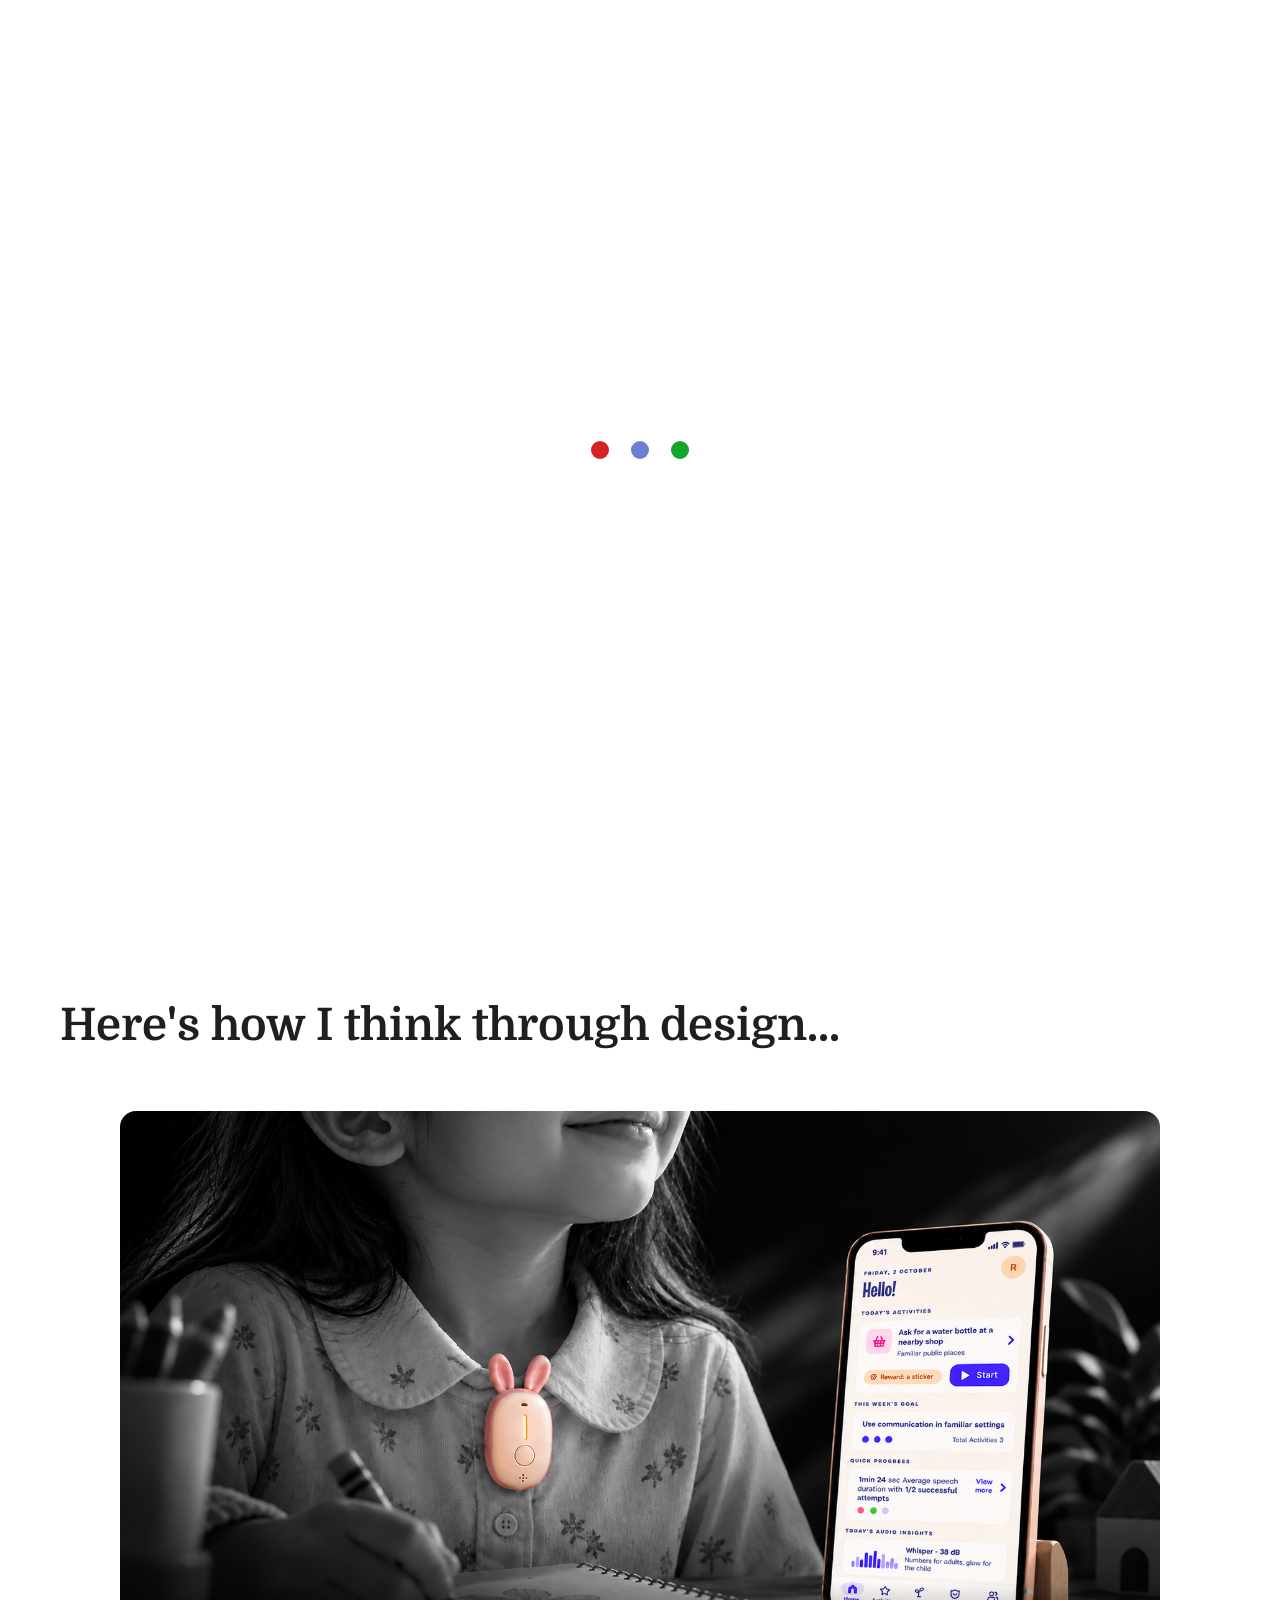
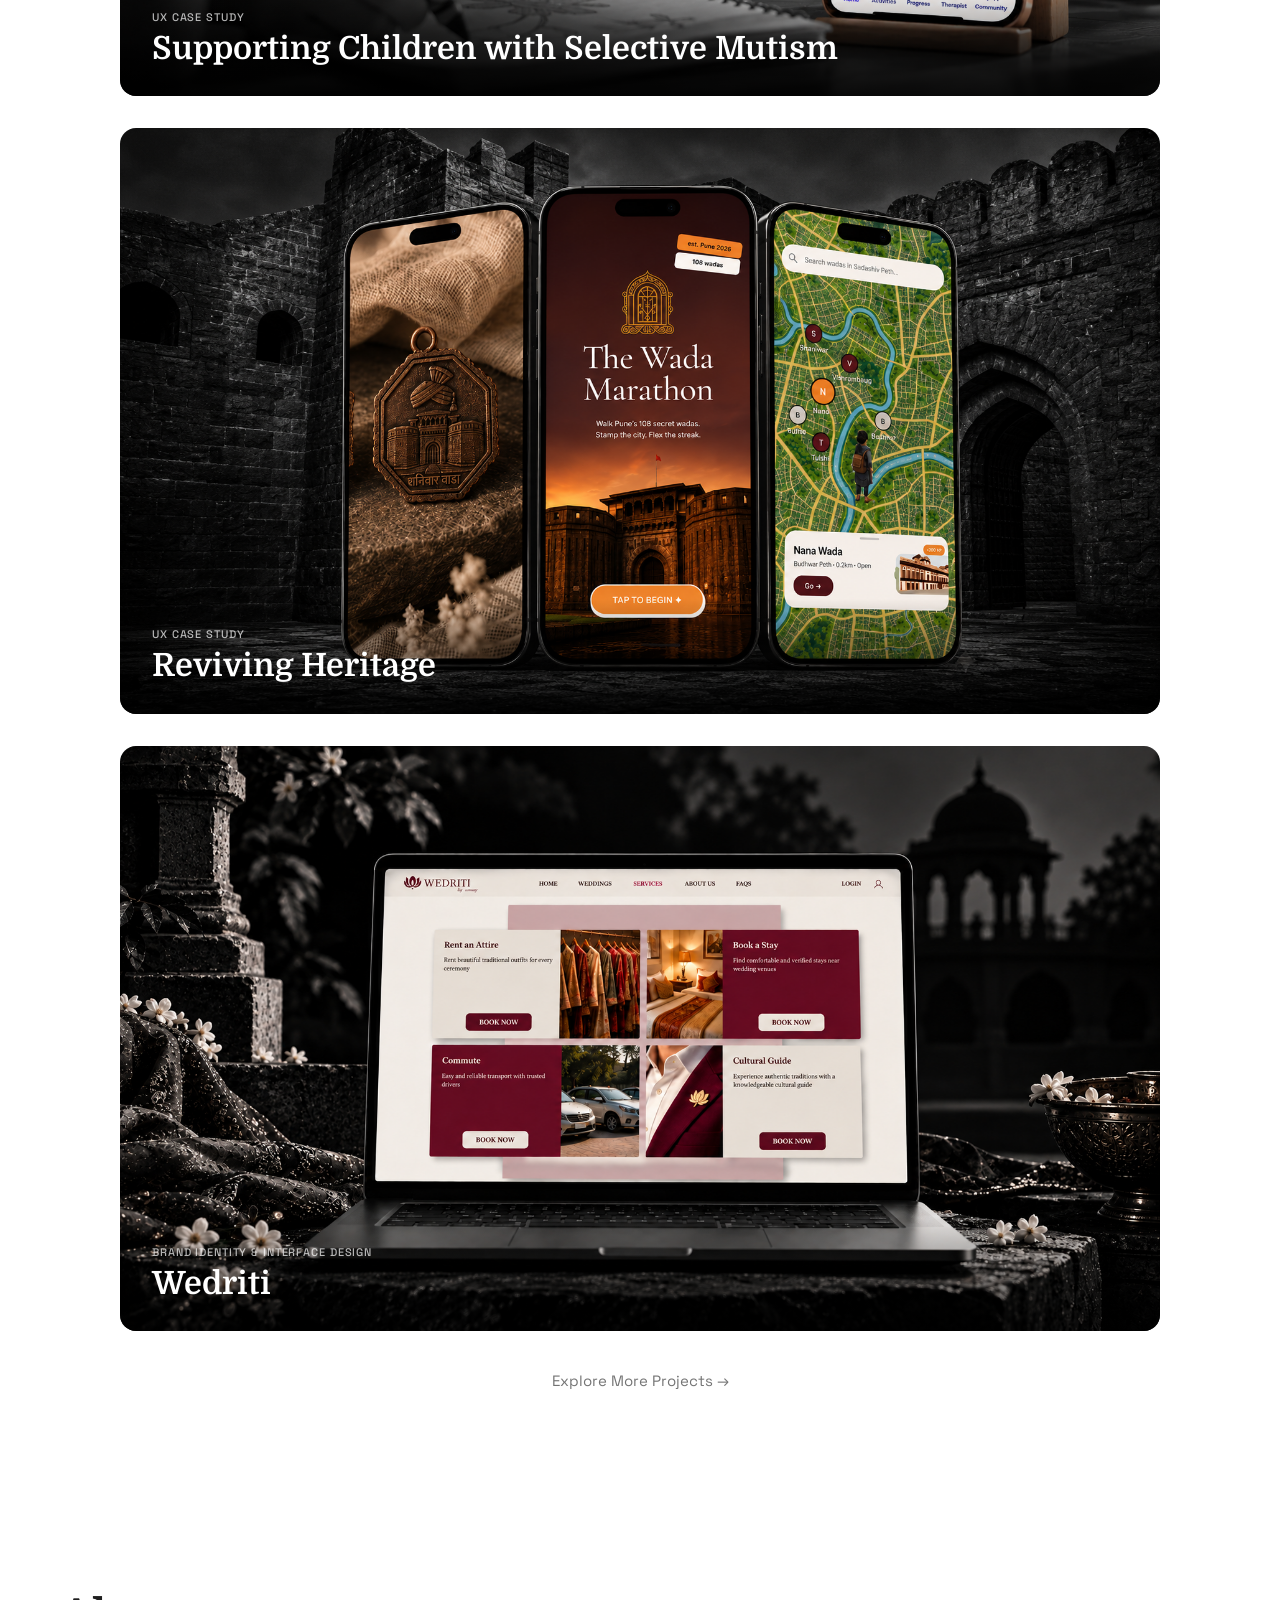
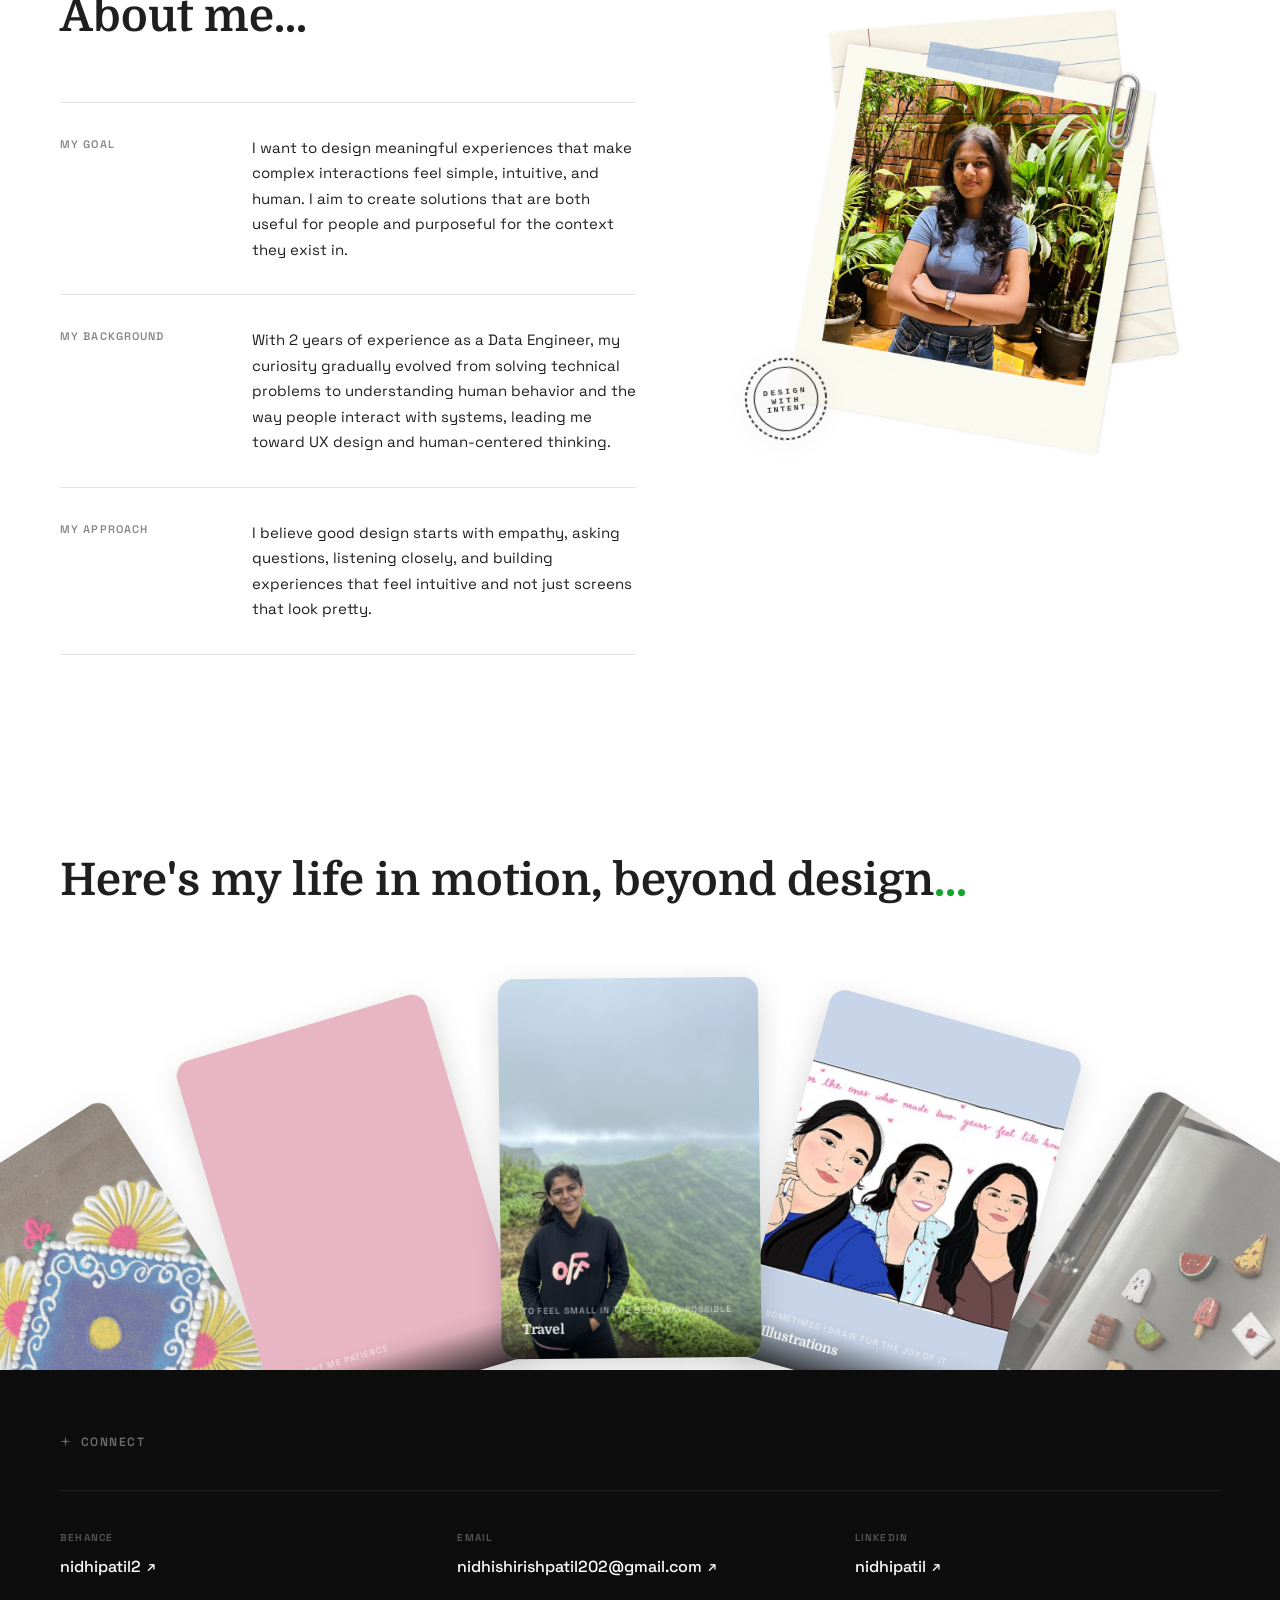
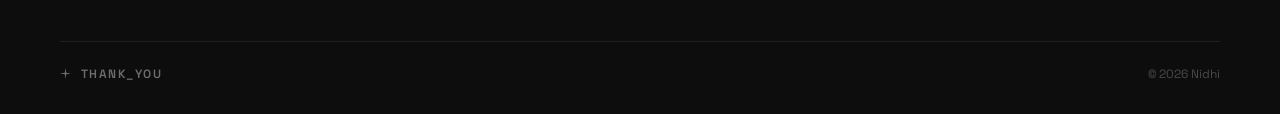
==== commit ac3d558a: "Self-host Google Fonts to remove third-party domain dependency Co-Authored-By: Claude Sonnet 5.5 <no" ====
--- a/index.html
+++ b/index.html
@@ -8,9 +8,7 @@
   <link rel="icon" type="image/png" href="favicon.png">
 
   <!-- Fonts -->
-  <link rel="preconnect" href="https://fonts.googleapis.com" />
-  <link rel="preconnect" href="https://fonts.gstatic.com" crossorigin />
-  <link href="https://fonts.googleapis.com/css2?family=Domine:wght@400;500;600;700&family=Space+Grotesk:wght@300;400;500;600;700&display=swap" rel="stylesheet" />
+  <link rel="stylesheet" href="css/fonts.css" />
 
   <link rel="stylesheet" href="css/style.css" />
 </head>
--- a/css/fonts.css
+++ b/css/fonts.css
@@ -0,0 +1,9 @@
+@font-face { font-family: 'Domine'; font-style: normal; font-weight: 400; font-display: swap; src: url('../assets/fonts/Domine-400.ttf') format('truetype'); }
+@font-face { font-family: 'Domine'; font-style: normal; font-weight: 500; font-display: swap; src: url('../assets/fonts/Domine-500.ttf') format('truetype'); }
+@font-face { font-family: 'Domine'; font-style: normal; font-weight: 600; font-display: swap; src: url('../assets/fonts/Domine-600.ttf') format('truetype'); }
+@font-face { font-family: 'Domine'; font-style: normal; font-weight: 700; font-display: swap; src: url('../assets/fonts/Domine-700.ttf') format('truetype'); }
+@font-face { font-family: 'Space Grotesk'; font-style: normal; font-weight: 300; font-display: swap; src: url('../assets/fonts/SpaceGrotesk-300.ttf') format('truetype'); }
+@font-face { font-family: 'Space Grotesk'; font-style: normal; font-weight: 400; font-display: swap; src: url('../assets/fonts/SpaceGrotesk-400.ttf') format('truetype'); }
+@font-face { font-family: 'Space Grotesk'; font-style: normal; font-weight: 500; font-display: swap; src: url('../assets/fonts/SpaceGrotesk-500.ttf') format('truetype'); }
+@font-face { font-family: 'Space Grotesk'; font-style: normal; font-weight: 600; font-display: swap; src: url('../assets/fonts/SpaceGrotesk-600.ttf') format('truetype'); }
+@font-face { font-family: 'Space Grotesk'; font-style: normal; font-weight: 700; font-display: swap; src: url('../assets/fonts/SpaceGrotesk-700.ttf') format('truetype'); }
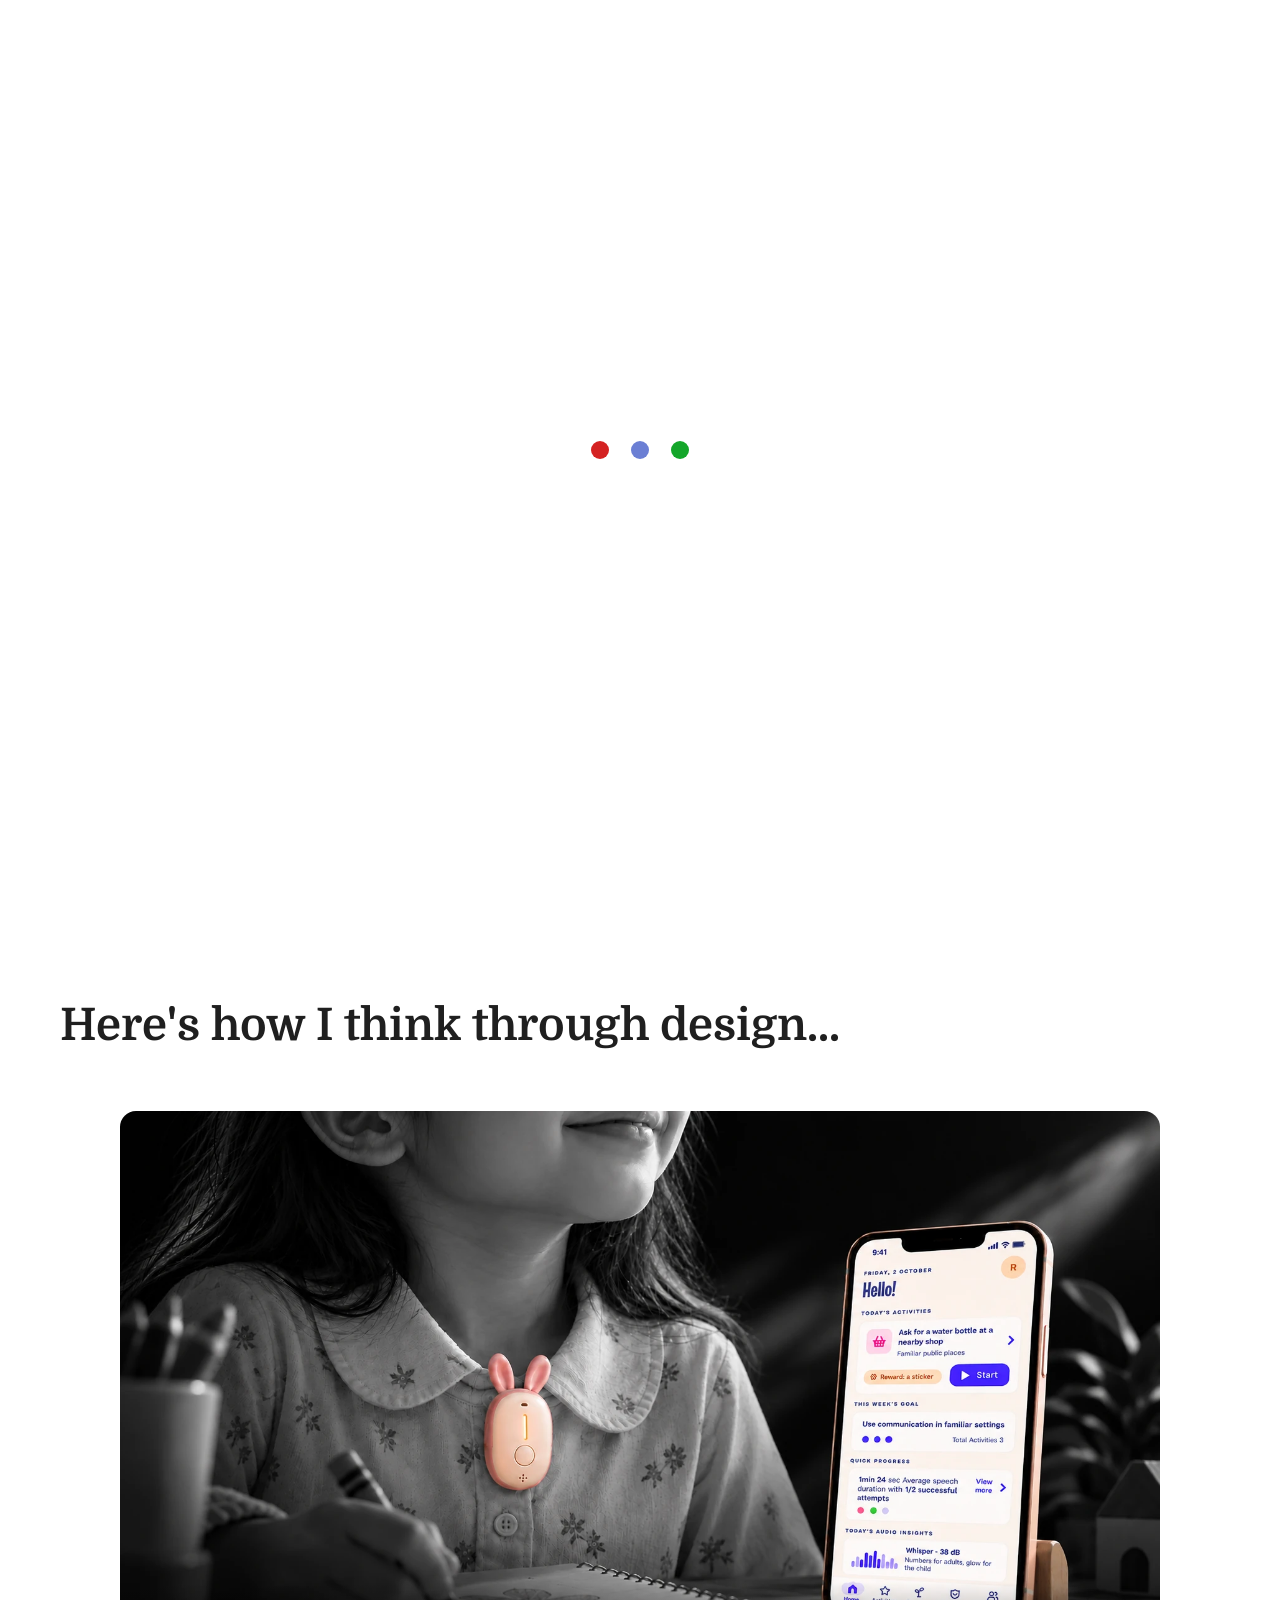
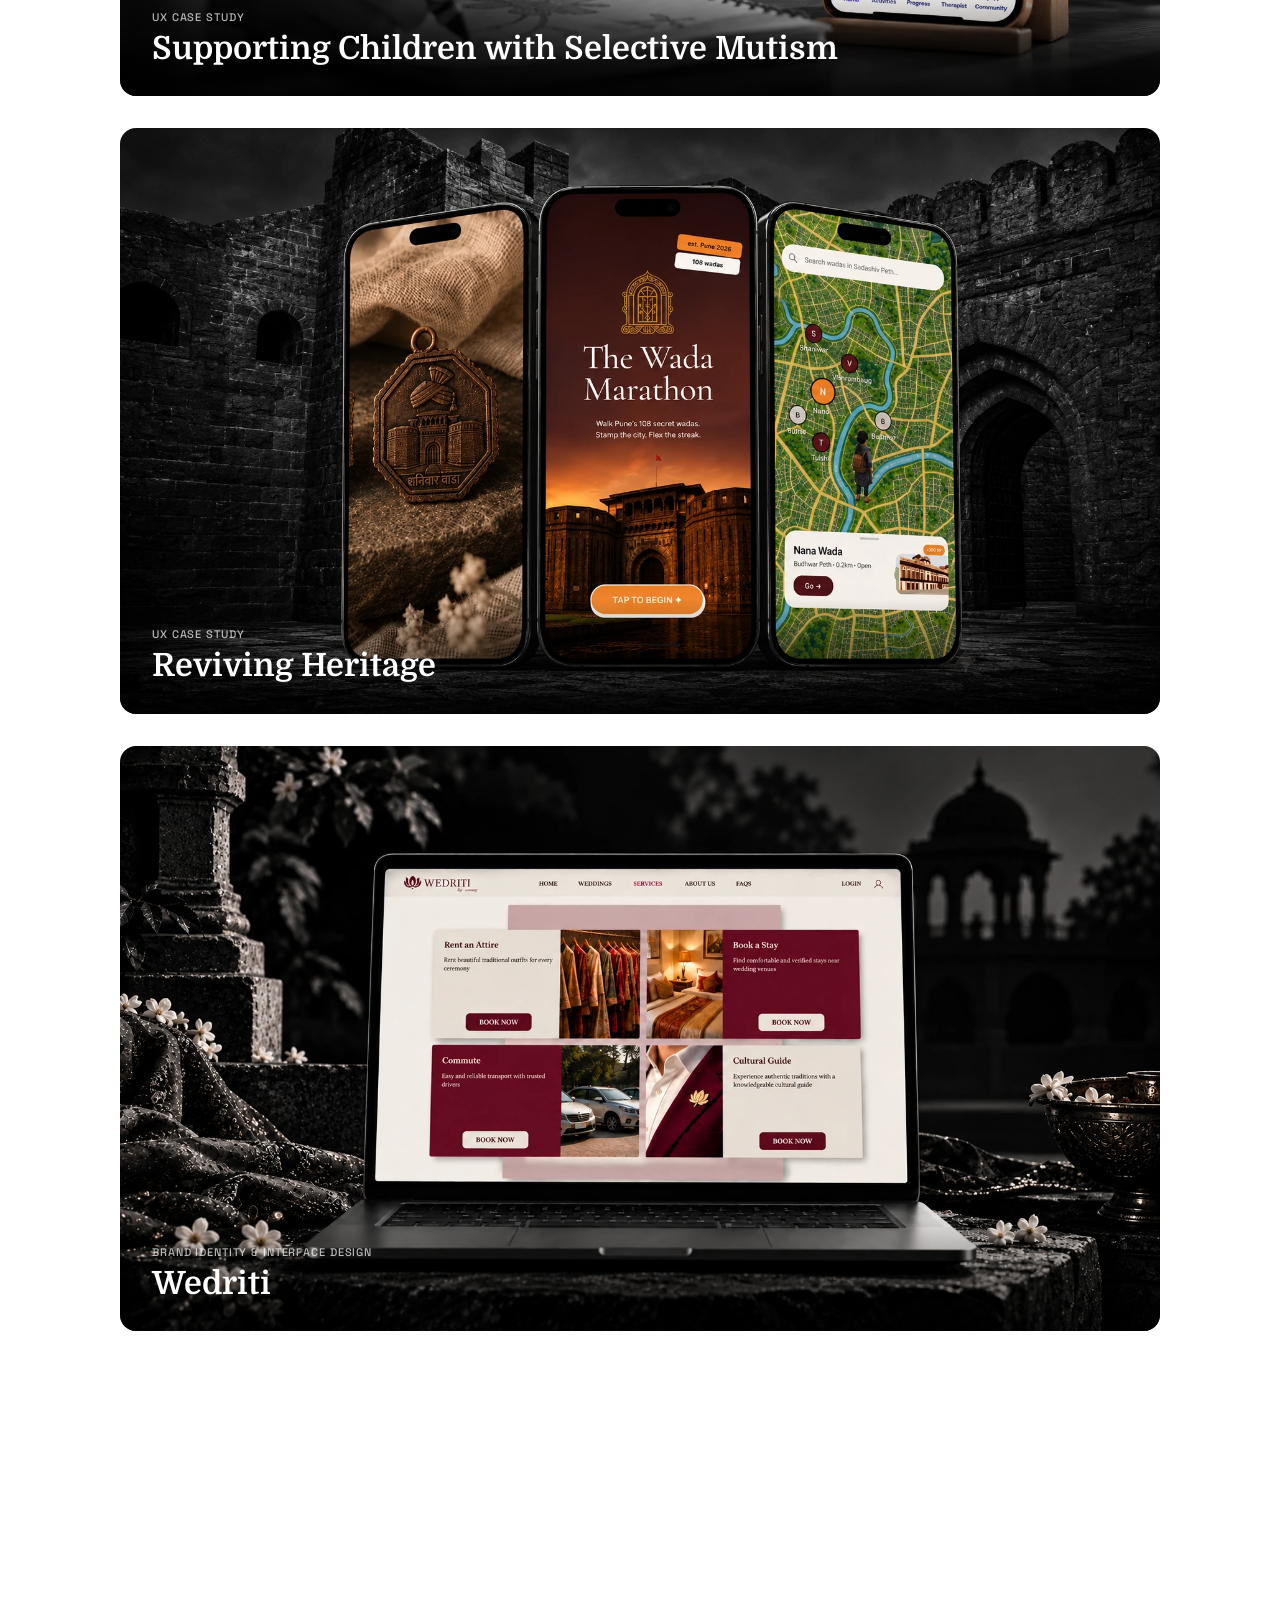
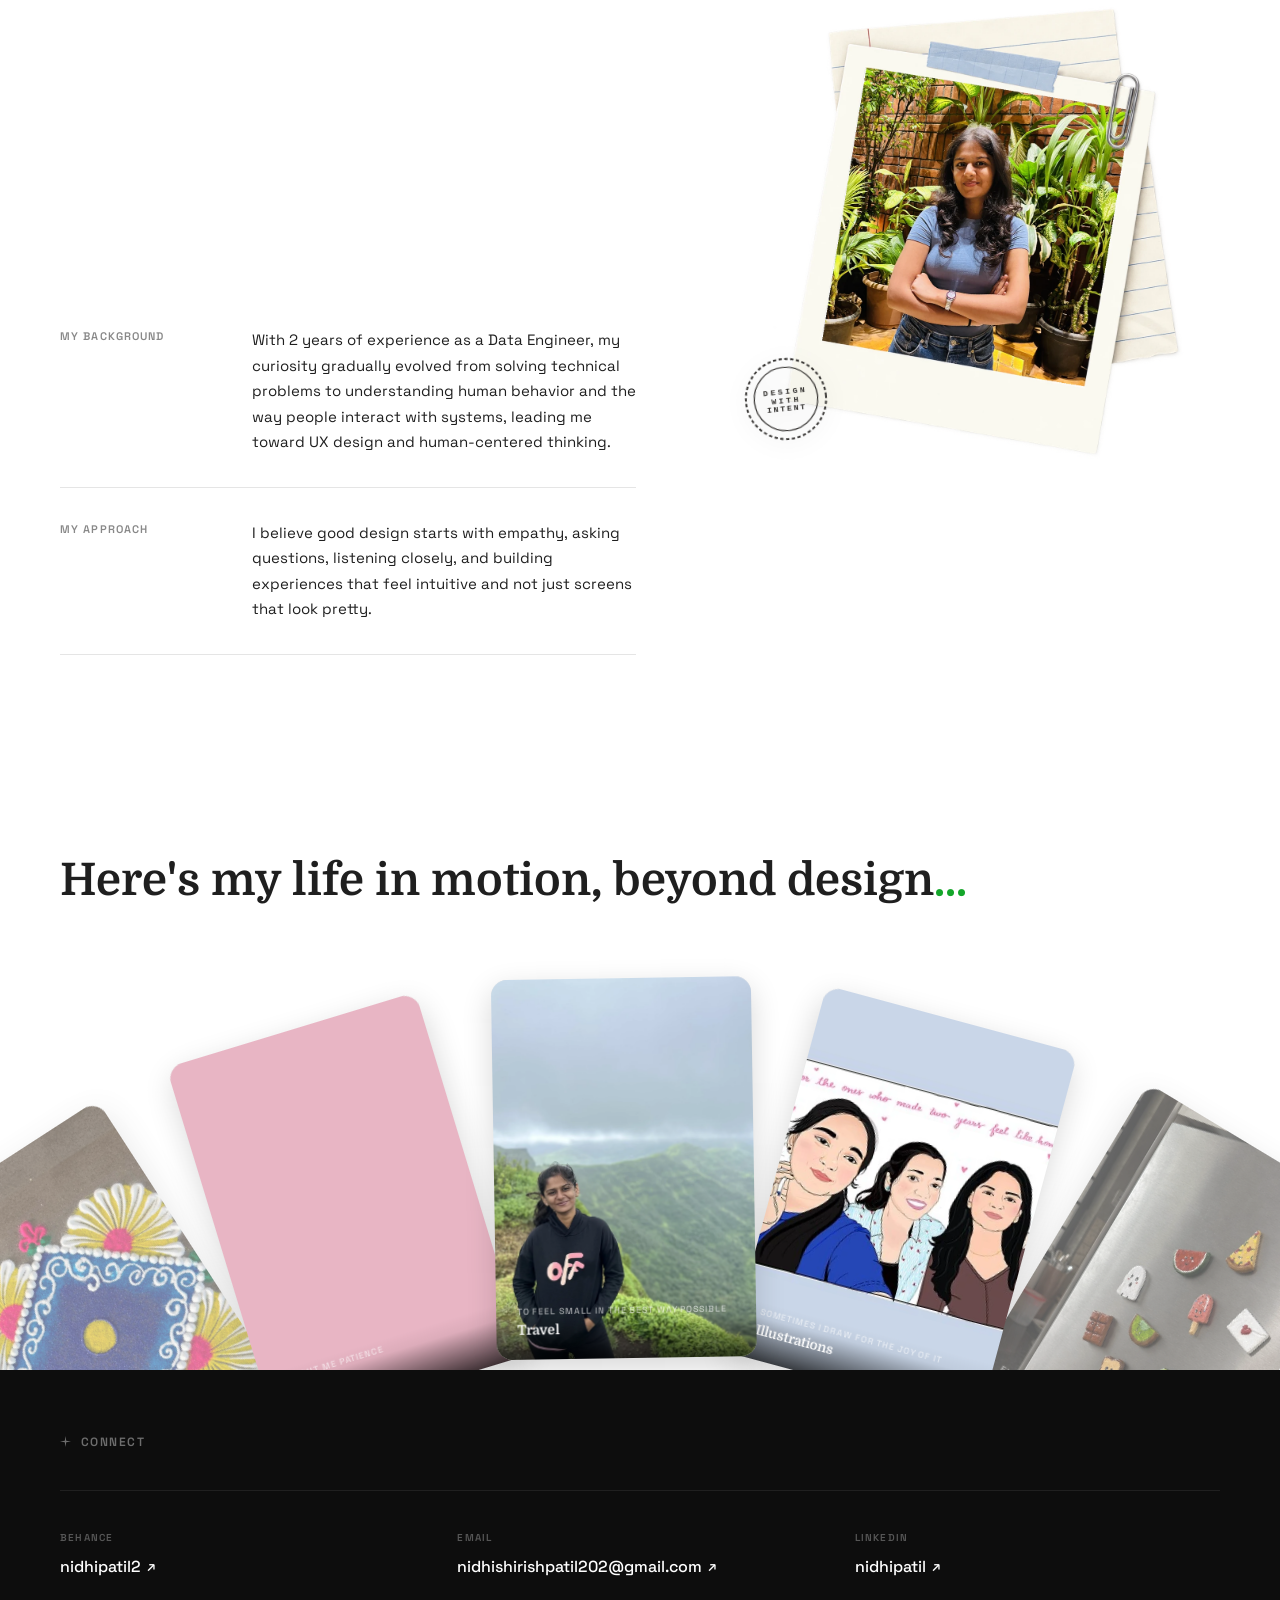
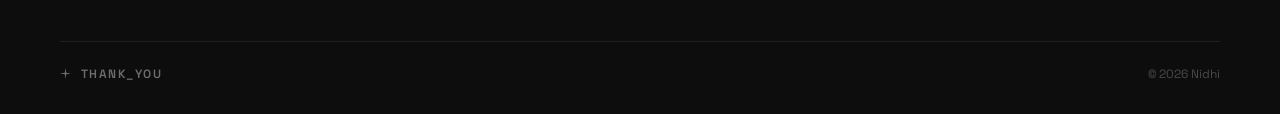
==== commit d54fea6f: "Compress images to WebP and re-encode AR demo video Co-Authored-By: Claude Sonnet 5.5 <noreply@anthr" ====
--- a/index.html
+++ b/index.html
@@ -34,7 +34,7 @@
 <nav class="nav">
   <a href="index.html" class="nav-logo" aria-label="Home">
     <!-- N logo — replace src with your actual logo image -->
-    <img class="logo-svg" src="assets/images/logo.png" alt="Nidhi Patil logo" />
+    <img class="logo-svg" src="assets/images/logo.webp" alt="Nidhi Patil logo" />
   </a>
 
   <div class="nav-links">
@@ -108,7 +108,7 @@
 
         <!-- Project 0 — Brave Buddy -->
         <a href="pages/brave-buddy.html" class="project-card reveal">
-          <img src="assets/images/sm-cover.png" alt="Supporting Children with Selective Mutism" />
+          <img src="assets/images/sm-cover.webp" alt="Supporting Children with Selective Mutism" />
           <div class="project-card-info">
             <p class="project-card-tag">UX Case Study</p>
             <h3 class="project-card-title">Supporting Children with Selective Mutism</h3>
@@ -117,7 +117,7 @@
 
         <!-- Project 1 — Reviving Heritage -->
         <a href="pages/reviving-heritage.html" class="project-card reveal">
-          <img src="assets/images/revivingheritage-cover.png" alt="Reviving Heritage" />
+          <img src="assets/images/revivingheritage-cover.webp" alt="Reviving Heritage" />
           <div class="project-card-info">
             <p class="project-card-tag">UX Case Study</p>
             <h3 class="project-card-title">Reviving Heritage</h3>
@@ -126,7 +126,7 @@
 
         <!-- Project 2 — Wedriti -->
         <a href="pages/wedriti.html" class="project-card reveal">
-          <img src="assets/images/wedriti-cover.png" alt="Wedriti" />
+          <img src="assets/images/wedriti-cover.webp" alt="Wedriti" />
           <div class="project-card-info">
             <p class="project-card-tag">Brand Identity &amp; Interface Design</p>
             <h3 class="project-card-title">Wedriti</h3>
@@ -165,7 +165,7 @@
       <div class="about-photo-wrap reveal">
         <picture class="about-photo-card">
           <source srcset="assets/images/about-polaroid.webp" type="image/webp" />
-          <img src="assets/images/about-polaroid.png" alt="Nidhi Patil" />
+          <img src="assets/images/about-polaroid.webp" alt="Nidhi Patil" />
         </picture>
         <div class="about-stamp" aria-hidden="true">
           <svg width="110" height="110" viewBox="0 0 110 110" fill="none" xmlns="http://www.w3.org/2000/svg">
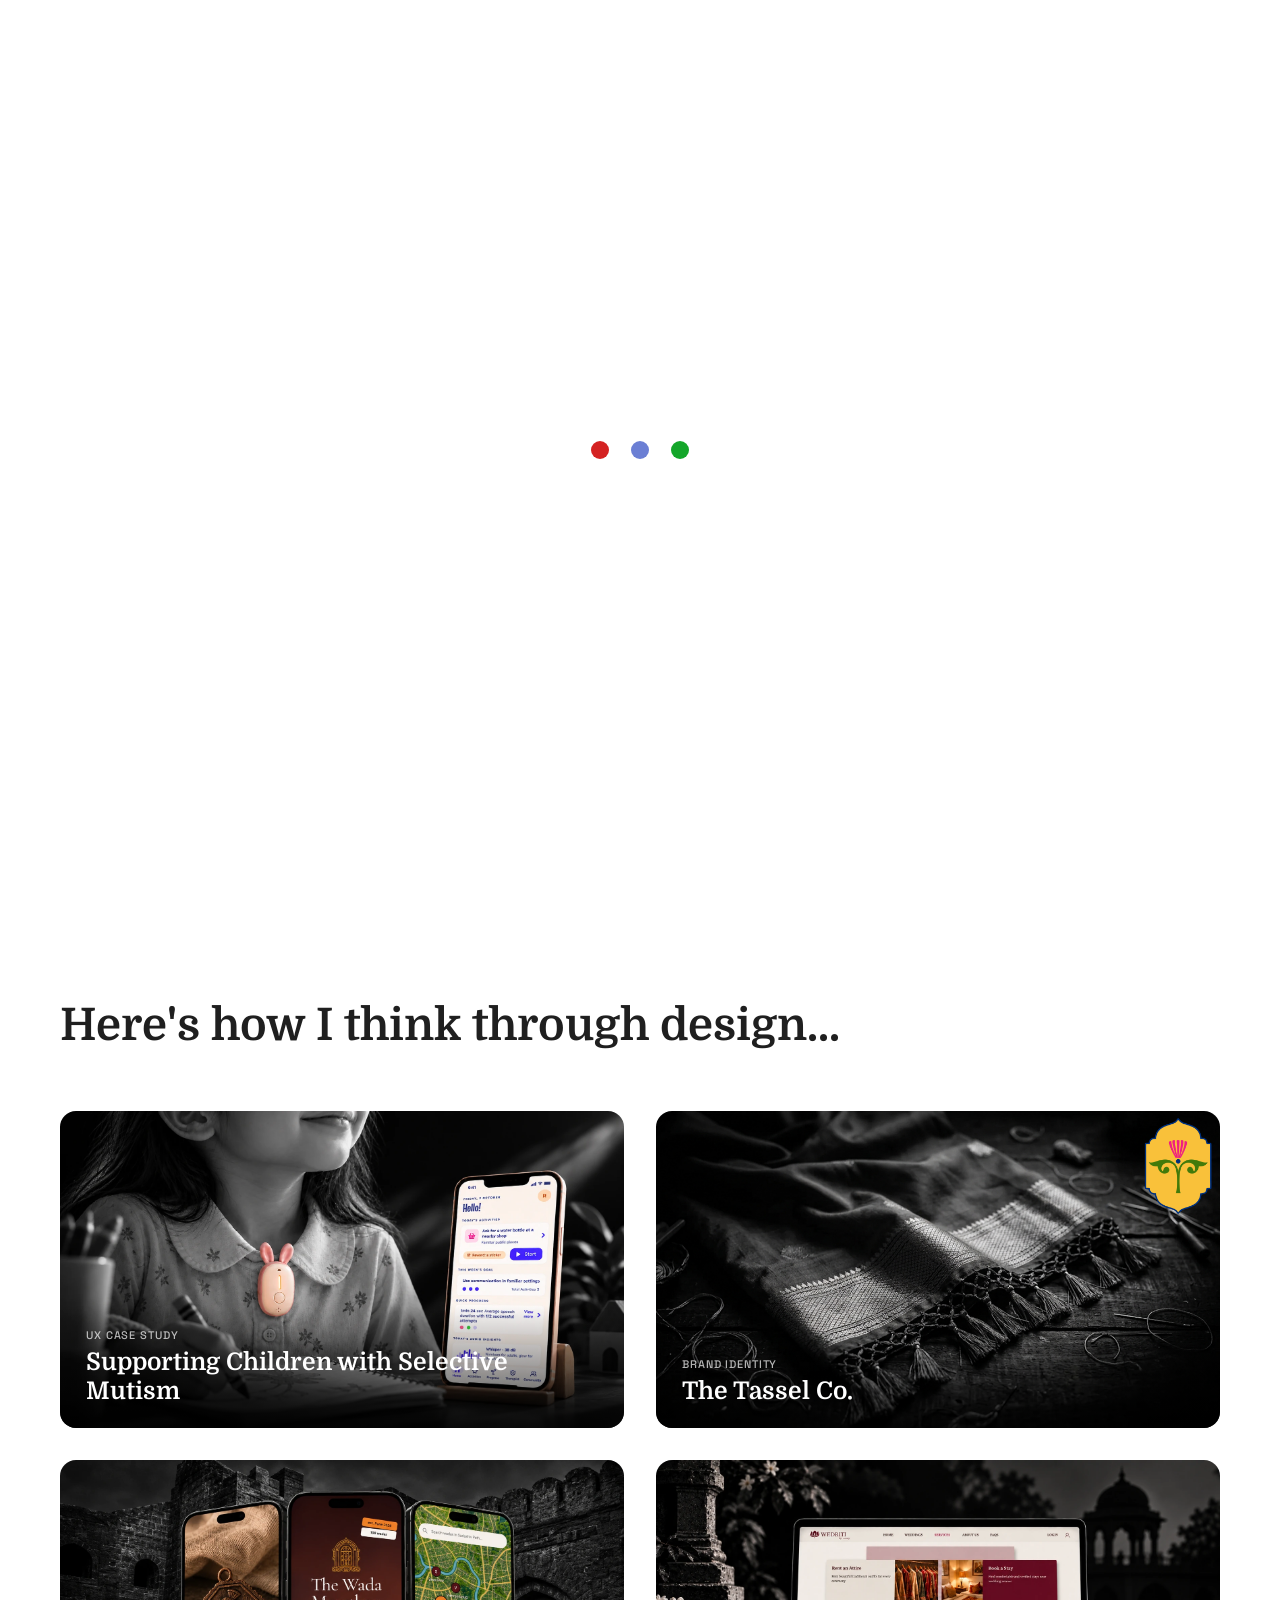
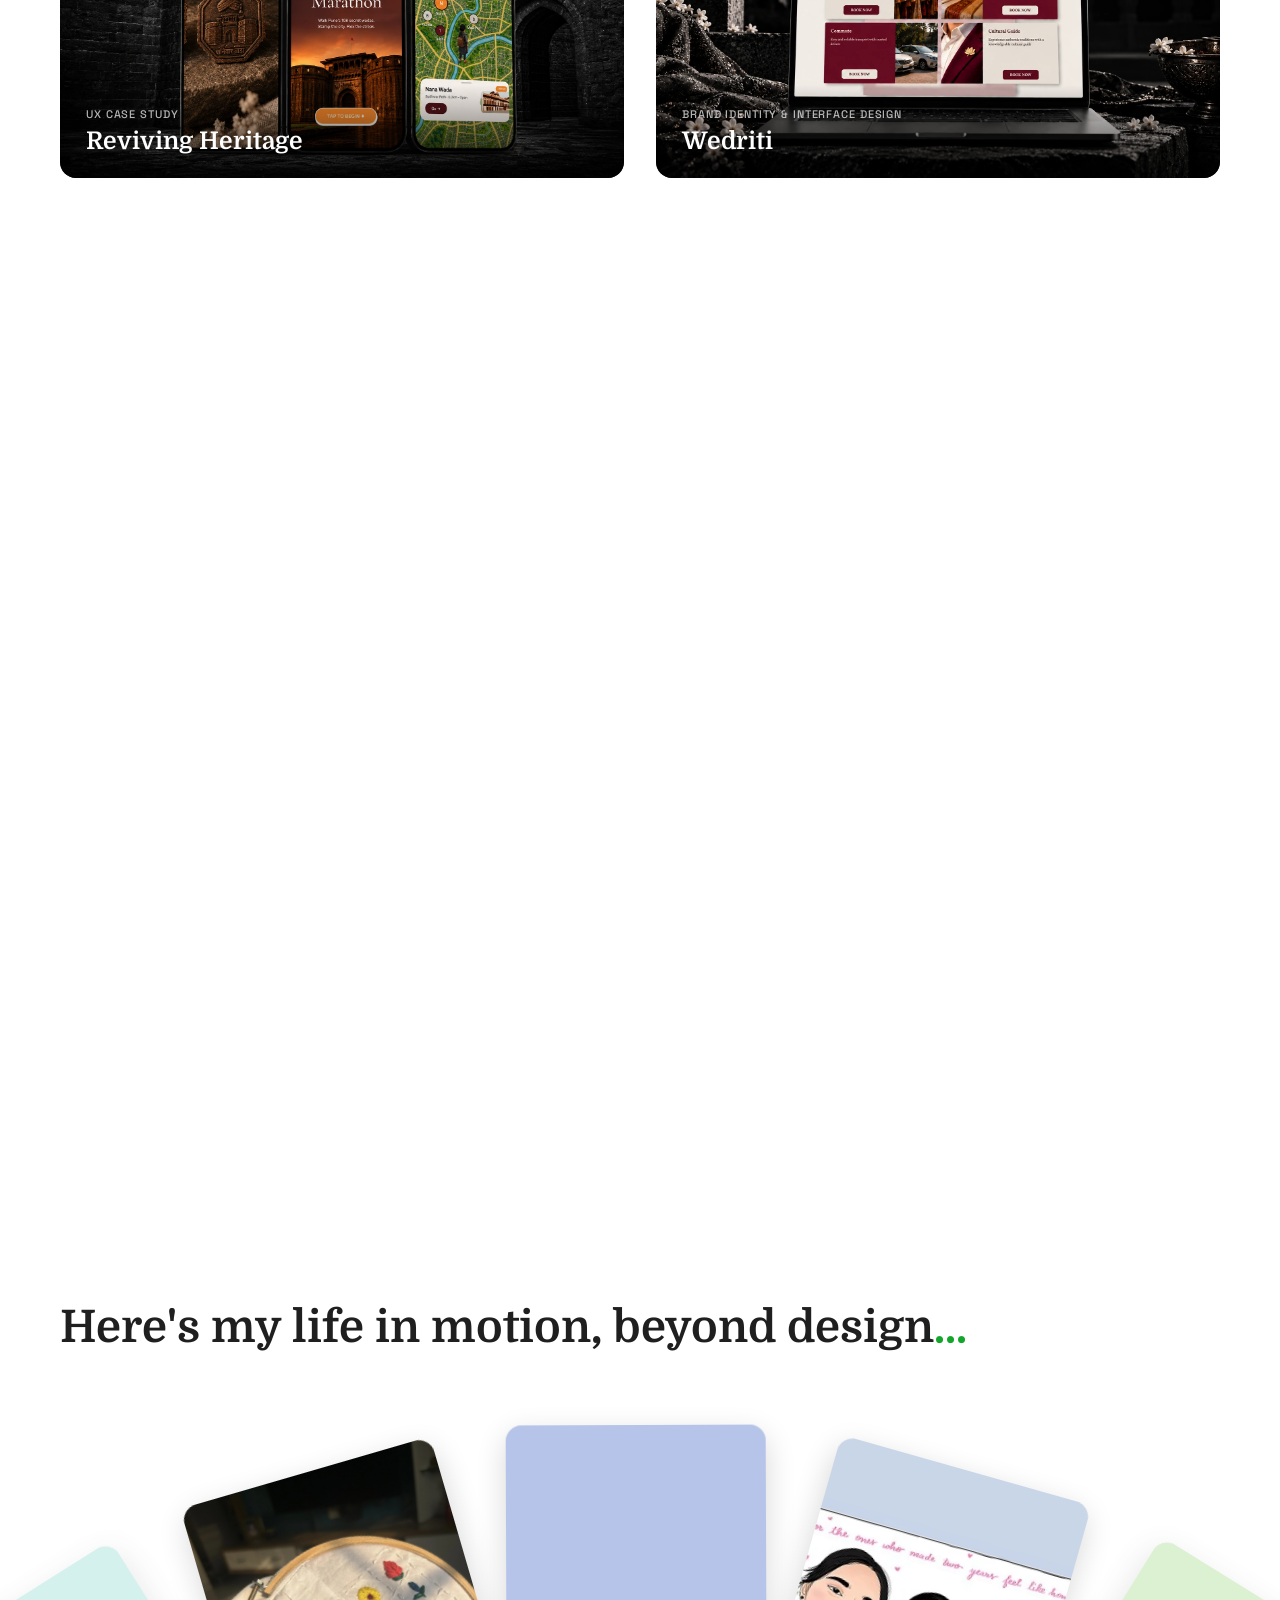
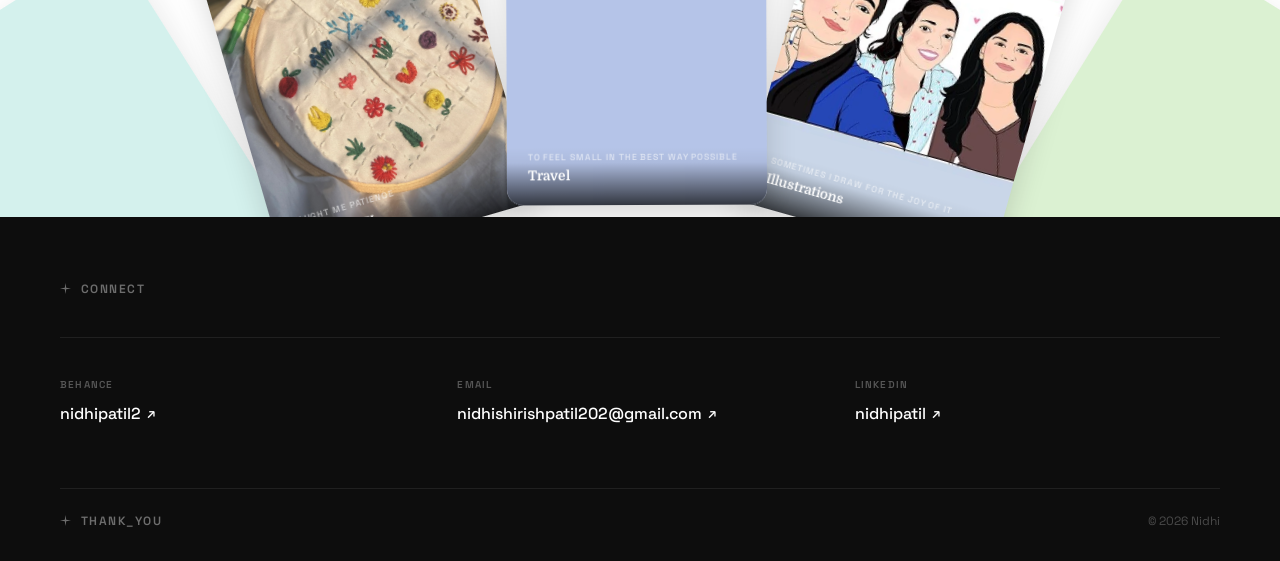
==== commit 13e69a2e: "Add The Tassel Co. case study, AI Lab page and 2x2 home grid - New pages/tassel.html brand identity " ====
--- a/index.html
+++ b/index.html
@@ -40,6 +40,7 @@
   <div class="nav-links">
     <a href="index.html" class="active">Home</a>
     <a href="#works">Works</a>
+    <a href="pages/ai-lab.html">AI Lab</a>
     <a href="pages/resume.html">Resume</a>
   </div>
 
@@ -52,6 +53,7 @@
 <div class="mobile-menu" role="dialog" aria-label="Navigation">
   <a href="index.html" class="active">Home</a>
   <a href="#works">Works</a>
+  <a href="pages/ai-lab.html">AI Lab</a>
   <a href="pages/resume.html">Resume</a>
 </div>
 
@@ -106,7 +108,7 @@
 
       <div class="projects-grid">
 
-        <!-- Project 0 — Brave Buddy -->
+        <!-- Row 1: Selective Mutism (left), The Tassel Co. (right) -->
         <a href="pages/brave-buddy.html" class="project-card reveal">
           <img src="assets/images/sm-cover.webp" alt="Supporting Children with Selective Mutism" />
           <div class="project-card-info">
@@ -115,7 +117,15 @@
           </div>
         </a>
 
-        <!-- Project 1 — Reviving Heritage -->
+        <a href="pages/tassel.html" class="project-card reveal">
+          <img src="assets/images/tassel_cover.png" alt="The Tassel Co." />
+          <div class="project-card-info">
+            <p class="project-card-tag">Brand Identity</p>
+            <h3 class="project-card-title">The Tassel Co.</h3>
+          </div>
+        </a>
+
+        <!-- Row 2: Reviving Heritage (left), Wedriti (right) -->
         <a href="pages/reviving-heritage.html" class="project-card reveal">
           <img src="assets/images/revivingheritage-cover.webp" alt="Reviving Heritage" />
           <div class="project-card-info">
@@ -124,7 +134,6 @@
           </div>
         </a>
 
-        <!-- Project 2 — Wedriti -->
         <a href="pages/wedriti.html" class="project-card reveal">
           <img src="assets/images/wedriti-cover.webp" alt="Wedriti" />
           <div class="project-card-info">
--- a/css/style.css
+++ b/css/style.css
@@ -519,10 +519,14 @@
    PROJECTS
    ============================================================ */
 .projects-grid {
-  display: flex;
-  flex-direction: column;
-  align-items: center;
+  display: grid;
+  grid-template-columns: repeat(2, 1fr);
   gap: 32px;
+  max-width: 1200px;
+  margin: 0 auto;
+}
+@media (max-width: 768px) {
+  .projects-grid { grid-template-columns: 1fr; gap: 24px; }
 }
 
 .project-card {
@@ -531,7 +535,6 @@
   overflow: hidden;
   display: block;
   width: 100%;
-  max-width: 1040px;
   aspect-ratio: 1672 / 941; /* matches the project cover images 1:1, no cropping */
   background: #111;
 }
@@ -547,7 +550,7 @@
 .project-card-info {
   position: absolute;
   bottom: 0; left: 0; right: 0;
-  padding: 28px 32px;
+  padding: 22px 26px;
   background: linear-gradient(to top, rgba(0,0,0,0.75) 0%, transparent 100%);
 }
 .project-card-tag {
@@ -561,7 +564,7 @@
 }
 .project-card-title {
   font-family: var(--font-heading);
-  font-size: clamp(22px, 2.5vw, 32px);
+  font-size: clamp(18px, 1.9vw, 26px);
   font-weight: 700;
   color: #ffffff;
   line-height: 1.2;
